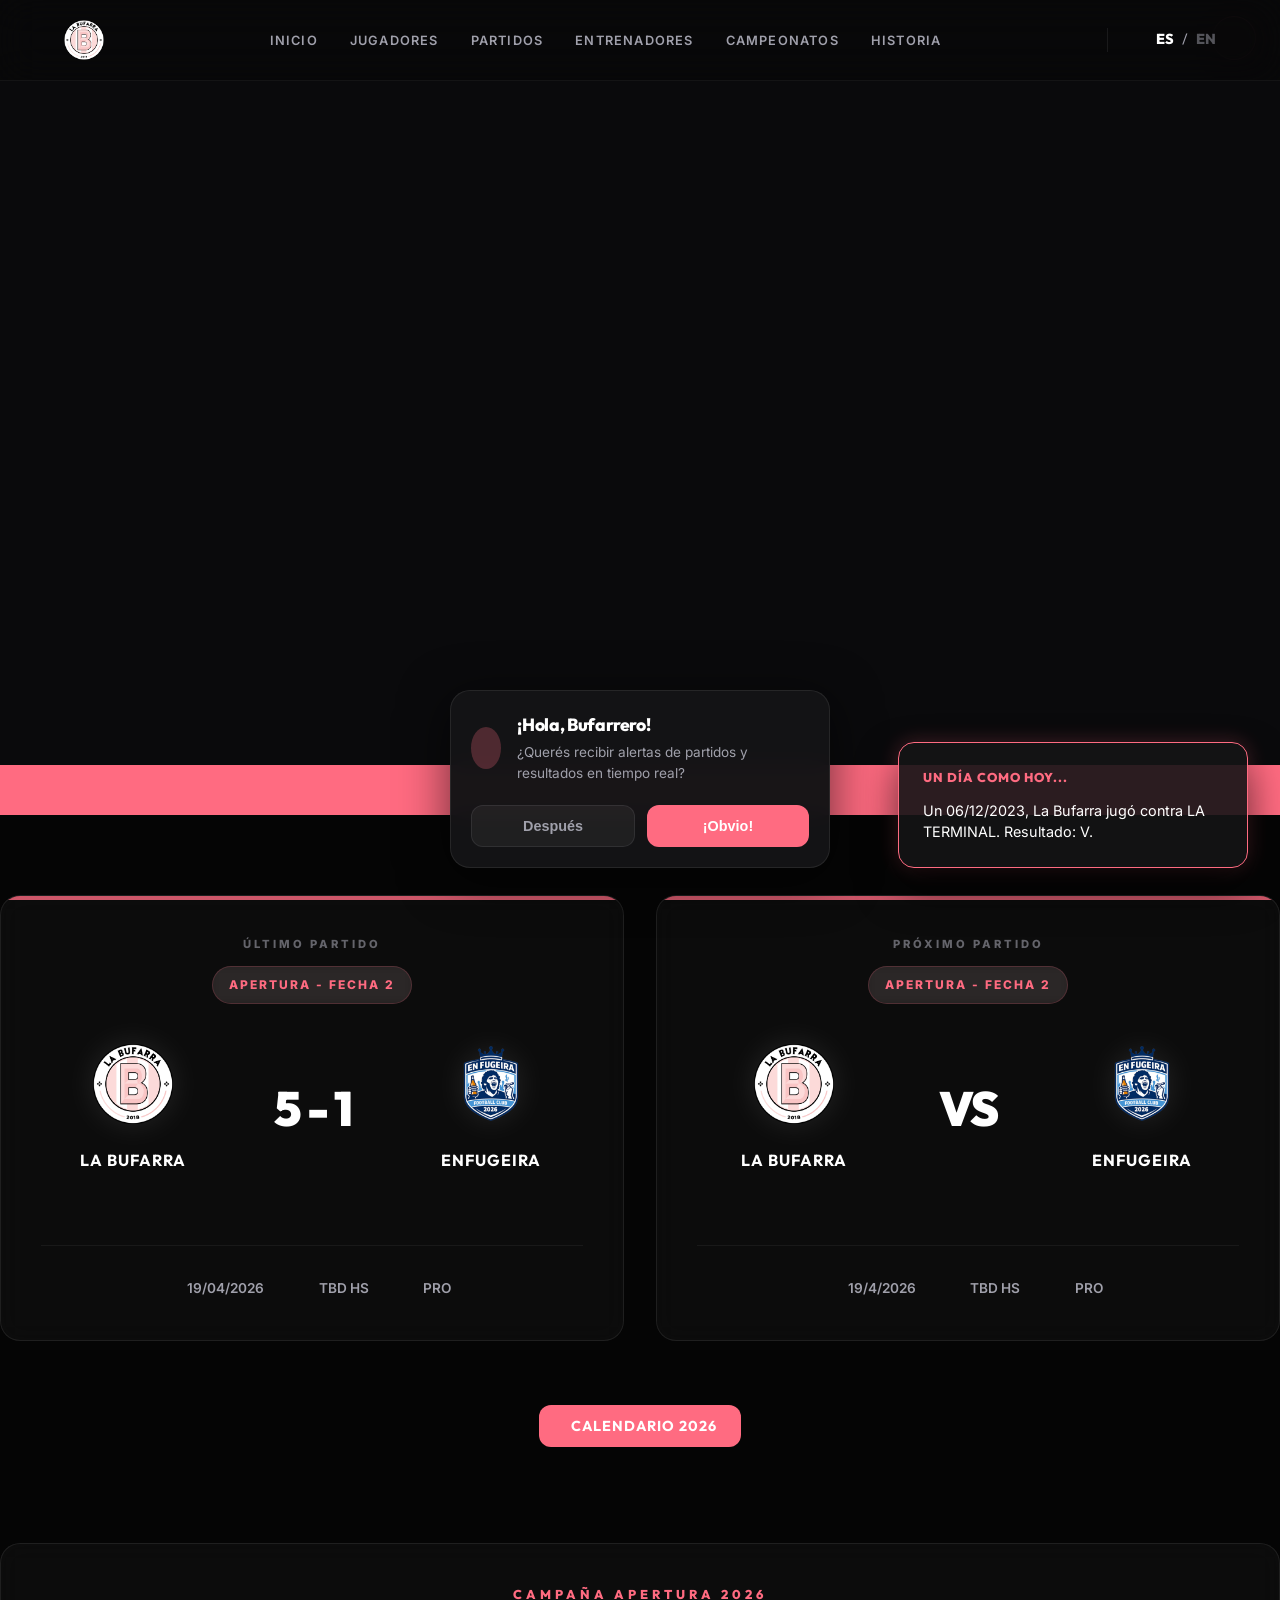
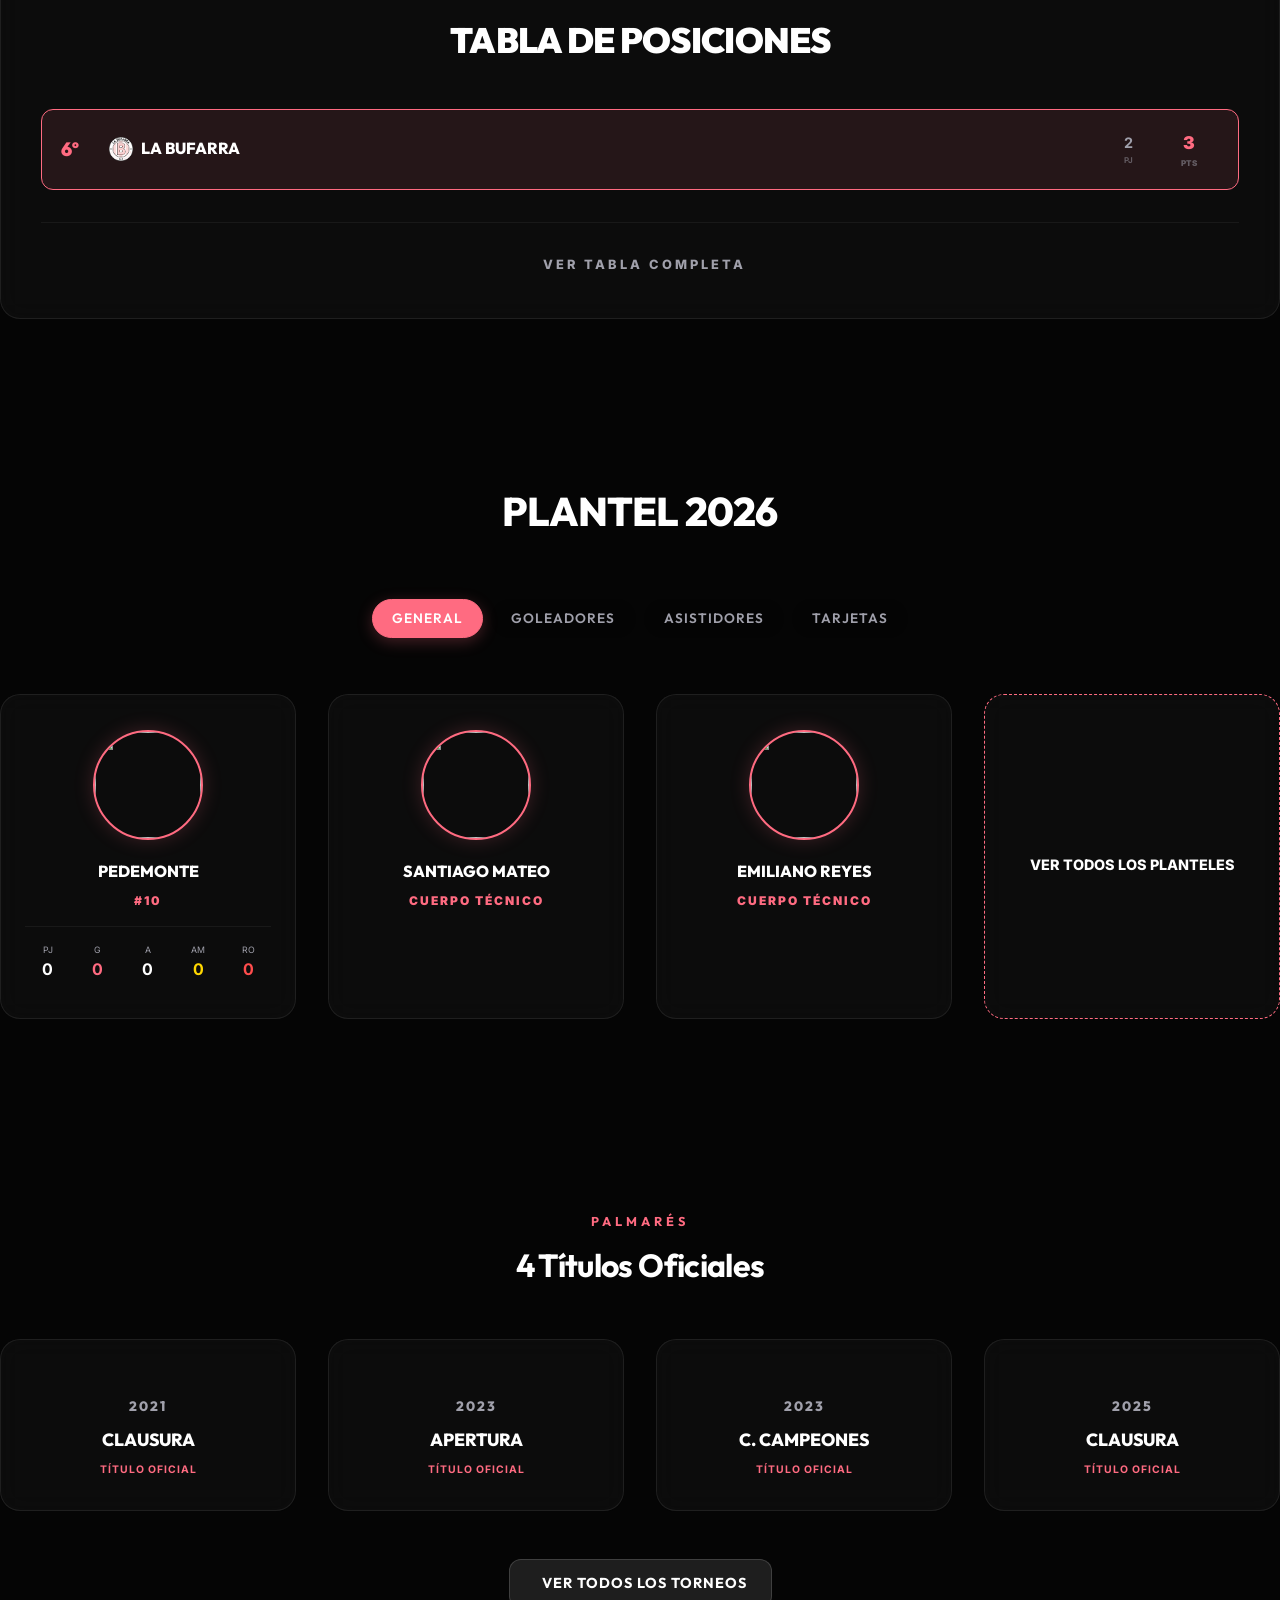
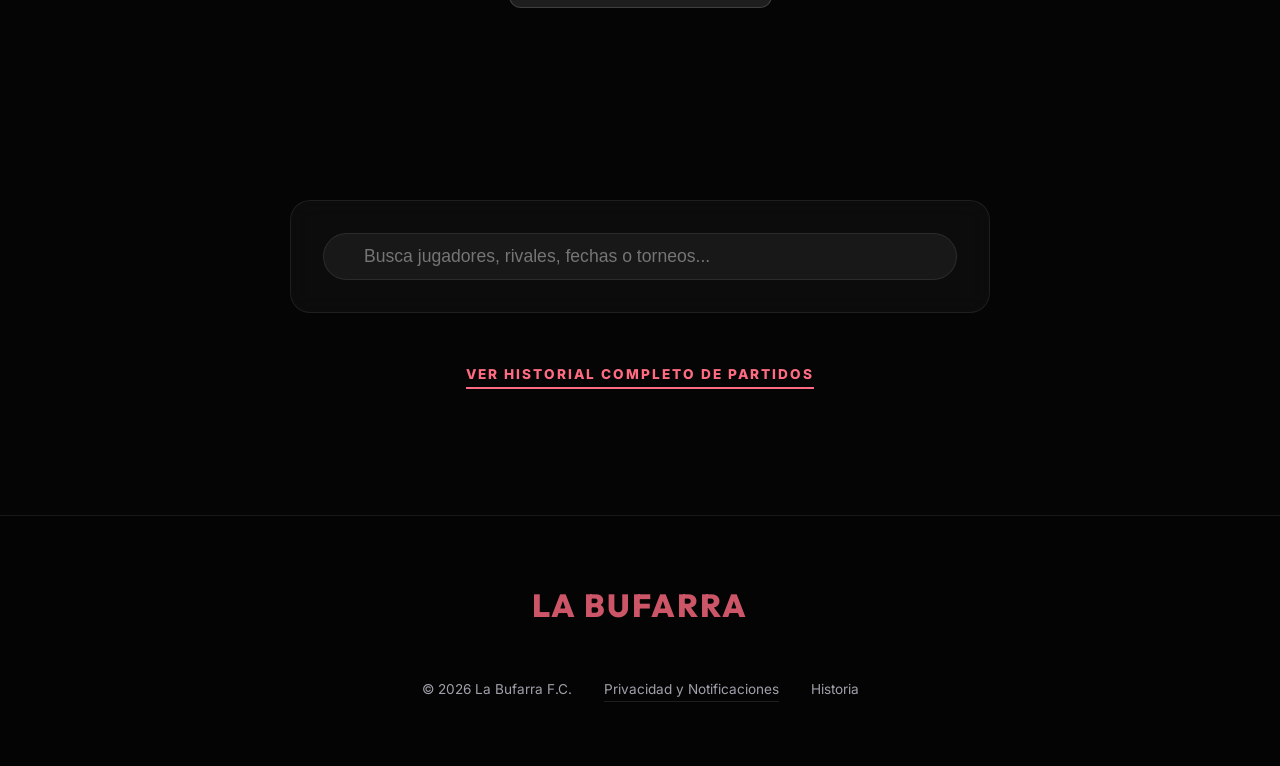
==== index.html @ 978a2157 "prueba final" ====
<!DOCTYPE html>
<html lang="es">
<head>
    <meta charset="UTF-8">
    <meta name="viewport" content="width=device-width, initial-scale=1.0">
    <title>La Bufarra | Oficial</title>
    <script src="https://cdn.onesignal.com/sdks/web/v16/OneSignal.js" async=""></script>
    
    <meta http-equiv="Cache-Control" content="no-cache, no-store, must-revalidate">
    <meta http-equiv="Pragma" content="no-cache">
    <meta http-equiv="Expires" content="0">
    
    <link rel="preconnect" href="https://fonts.googleapis.com">
    <link rel="preconnect" href="https://fonts.gstatic.com" crossorigin>
    <link href="https://fonts.googleapis.com/css2?family=Inter:wght@400;500;600&family=Outfit:wght@400;700;800&display=swap" rel="stylesheet">
    <link rel="manifest" href="manifest.json">
    
    <script src="https://unpkg.com/@phosphor-icons/web"></script>
    <link rel="stylesheet" href="css/styles.css?v=8.0">
    <link rel="icon" type="image/png" href="img/logo/ESCUDO_BUFARRA.png">
</head>
<body class="page-index">

    <!-- Efemérides Alert -->
    <div id="efemerideAlert" class="efemeride-alert">
        <button class="efemeride-close" onclick="closeEfemeride()"><i class="ph-bold ph-x"></i></button>
        <div class="efemeride-header">Un día como hoy...</div>
        <div id="efemerideText" class="efemeride-content">Cargando efemérides...</div>
    </div>

    <!-- Header Navigation -->
    <header id="mainHeader">
        <div class="nav-container">
            <div class="nav-left">
                <a href="index.html" class="logo">
                    <img src="img/logo/ESCUDO_BUFARRA.png" alt="Escudo" style="height: 40px; width: auto;" onerror="this.style.display='none';">
                </a>
            </div>
            <div class="nav-center">
                <ul class="nav-links">
                    <li><a href="index.html" class="active">Inicio</a></li>
                    <li><a href="jugadores.html">Jugadores</a></li>
                    <li><a href="partidos.html">Partidos</a></li>
                    <li><a href="entrenadores.html">Entrenadores</a></li>
                    <li><a href="campeonatos.html">Campeonatos</a></li>
                    <li><a href="historia.html">Historia</a></li>
                </ul>
            </div>
            <div class="nav-right">
                <div class="nav-actions">
                    <a href="https://instagram.com/labufarra" target="_blank" style="color: var(--accent-primary); display:flex; align-items:center;">
                        <i class="ph-bold ph-instagram-logo" style="font-size: 1.4rem;"></i>
                    </a>
                    <div style="display:flex; gap:0.5rem; align-items:center; font-family: var(--font-display); font-size: 0.9rem;">
                        <span style="font-weight:800; color:var(--text-main);">ES</span>
                        <span style="color:var(--text-muted);">/</span>
                        <span style="font-weight:800; color:var(--text-muted); opacity:0.5;">EN</span>
                    </div>
                    <div class="nav-toggle" id="mobileMenuBtn">
                        <i class="ph-bold ph-list"></i>
                    </div>
                </div>
            </div>
        </div>
    </header>

    <!-- Hero Carousel Section -->
    <section id="inicio" class="hero">
        <div class="hero-slider" id="heroSlider">
            <!-- Slide 2026 (Priority) -->
            <div class="hero-slide active" id="slide-2026">
                <picture>
                    <source srcset="img/banners/mobile/banner2026.jpg" media="(max-width: 768px)">
                    <img src="img/banners/desktop/banner2026.jpg" alt="Banner 2026" onerror="this.parentElement.parentElement.style.display='none'">
                </picture>
            </div>
            <!-- Slide 24-25 -->
            <div class="hero-slide" id="slide-24-25">
                <picture>
                    <source srcset="img/banners/mobile/banner24-25.jpg" media="(max-width: 768px)">
                    <img src="img/banners/desktop/banner24-25.jpg" alt="Banner 24-25" onerror="this.parentElement.parentElement.style.display='none'">
                </picture>
            </div>
            <!-- Slide 22-23 -->
            <div class="hero-slide" id="slide-22-23">
                <picture>
                    <source srcset="img/banners/mobile/banner22-23.jpg" media="(max-width: 768px)">
                    <img src="img/banners/desktop/banner22-23.jpg" alt="Banner 22-23" onerror="this.parentElement.parentElement.style.display='none'">
                </picture>
            </div>
            <!-- Slide 2021 -->
            <div class="hero-slide" id="slide-2021">
                <picture>
                    <source srcset="img/banners/mobile/banner2021.jpg" media="(max-width: 768px)">
                    <img src="img/banners/desktop/banner2021.jpg" alt="Banner 2021" onerror="this.parentElement.parentElement.style.display='none'">
                </picture>
            </div>
        </div>
    </section>

    <!-- Marquee -->
    <div class="marquee-container">
        <div class="marquee-text">
            CAMPEÓN CLAUSURA 2021 &nbsp;&nbsp;•&nbsp;&nbsp; CAMPEÓN APERTURA 2023 &nbsp;&nbsp;•&nbsp;&nbsp; CAMPEÓN DE CAMPEONES 2023 &nbsp;&nbsp;•&nbsp;&nbsp; CAMPEÓN CLAUSURA 2025
        </div>
    </div>

    <!-- Actualidad Section (Unified Cards) -->
    <section id="actualidad" class="container" style="padding: 2rem 0;">
        <div class="dashboard-grid">
            <div class="match-wrapper" id="homeLatestMatches">
                <!-- Identical Card Style Filled by JS -->
            </div>
            <div class="match-wrapper" id="nextMatchCard">
                <!-- Identical Card Style Filled by JS -->
            </div>
        </div>
        
        <div style="display:flex; justify-content:center; margin-top: 3rem;">
            <button class="btn btn-primary" onclick="openFixtureModal()">
                <i class="ph-bold ph-calendar-check"></i> CALENDARIO 2026
            </button>
        </div>
    </section>

    <!-- Campaña Actual (League Table Snippet) -->
    <section id="campana" class="container" style="padding: 4rem 0;">
        <div id="leagueTableContainer">
            <!-- Filled dynamically by db.js -->
        </div>
    </section>

    <!-- Plantel Section -->
    <section id="plantel" class="container" style="padding: 6rem 0;">
        <h2 class="section-title" style="margin-bottom: 3.5rem; text-align: center; font-family: var(--font-display); font-weight: 800; font-size: 2.5rem; color: #fff;">PLANTEL 2026</h2>

        <!-- Filter Pills -->
        <div style="display:flex; justify-content:center; gap:0.5rem; margin-bottom: 3.5rem; flex-wrap: wrap;">
            <button class="filter-btn active" data-stat="general" onclick="filterPlantel('general', this)">General</button>
            <button class="filter-btn" data-stat="goles" onclick="filterPlantel('goles', this)">Goleadores</button>
            <button class="filter-btn" data-stat="asistencias" onclick="filterPlantel('asistencias', this)">Asistidores</button>
            <button class="filter-btn" data-stat="tarjetas" onclick="filterPlantel('tarjetas', this)">Tarjetas</button>
        </div>

        <div id="playersGrid" class="players-grid">
            <!-- Filled by JS (Alphabetical + Staff last + View All) -->
        </div>
    </section>

    <!-- Plantel Section -->

    <!-- Logros Section -->
    <section id="logros" class="container" style="padding: 6rem 0; margin-bottom: 2rem;">
        <h2 class="section-title"><span>Palmarés</span>4 Títulos Oficiales</h2>
        <div class="titulos-container" id="trophiesContainer">
            <!-- Filled by JS -->
        </div>
        <div style="display:flex; justify-content:center; margin-top: 3rem;">
            <a href="campeonatos.html" class="btn btn-secondary">
                <i class="ph-bold ph-trophy"></i> VER TODOS LOS TORNEOS
            </a>
        </div>
    </section>

    <!-- Global Search Section -->
    <section id="busqueda" class="container" style="padding: 4rem 0; margin-bottom: 4rem; position: relative; z-index: 100;">
        <div class="glass-panel" style="max-width: 700px; margin: 0 auto; padding: 2rem; position: relative;">
            <div class="search-container" style="background: rgba(255,255,255,0.05); padding: 0.75rem 1.5rem; border-radius: 50px; border: 1px solid var(--border-light); width: 100%;">
                <i class="ph-bold ph-magnifying-glass" style="color: var(--accent-primary); font-size: 1.5rem; margin-right: 1rem;"></i>
                <input type="text" id="globalSearchInput" placeholder="Busca jugadores, rivales, fechas o torneos..." style="background: none; border: none; color: #fff; width: 100%; font-size: 1.1rem; outline: none;" oninput="handleSearchInput(this, 'clearBtnGlobal')">
                <button id="clearBtnGlobal" class="clear-search-btn" onclick="clearSearch('globalSearchInput', 'clearBtnGlobal')">
                    <i class="ph-bold ph-x"></i>
                </button>
            </div>
            <!-- Search Results Dropdown -->
            <div id="searchResultsDropdown" class="glass-panel" style="display: none; position: absolute; top: 110%; left: 0; right: 0; z-index: 9999; max-height: 450px; overflow-y: auto; padding: 1rem; margin-top: 10px; box-shadow: 0 20px 60px rgba(0,0,0,0.8); border: 1px solid var(--border-light);">
                <!-- Sugerencias dinámicas aparecerán aquí -->
            </div>
        </div>
        <div style="text-align: center; margin-top: 3rem;">
            <a href="partidos.html" style="color: var(--accent-primary); font-size: 0.85rem; text-transform: uppercase; letter-spacing: 2px; font-weight: 800; text-decoration: none; border-bottom: 2px solid var(--accent-primary); padding-bottom: 5px;">
                <i class="ph-bold ph-clock-counter-clockwise"></i> Ver historial completo de partidos
            </a>
        </div>
    </section>

    <footer style="padding: 4rem 2rem; border-top: 1px solid var(--border-light); background: rgba(0,0,0,0.2);">
        <div class="container" style="display: flex; flex-direction: column; align-items: center; gap: 2rem;">
            <div class="footer-logo" style="opacity: 0.8; letter-spacing: 2px;">LA BUFARRA</div>
            
            <div style="display: flex; gap: 2rem; flex-wrap: wrap; justify-content: center; font-size: 0.85rem; color: var(--text-muted);">
                <span>&copy; 2026 La Bufarra F.C.</span>
                <a href="#" onclick="showPrivacyInfo()" style="color: var(--text-muted); text-decoration: none; border-bottom: 1px solid rgba(255,255,255,0.1);">Privacidad y Notificaciones</a>
                <a href="historia.html" style="color: var(--text-muted); text-decoration: none;">Historia</a>
            </div>
        </div>
    </footer>

    <!-- Privacy Info Modal -->
    <div id="privacyModal" class="modal-overlay" onclick="closePrivacyModal(event)" style="display: none; position: fixed; top: 0; left: 0; right: 0; bottom: 0; background: rgba(0,0,0,0.9); z-index: 9999; backdrop-filter: blur(10px); align-items: center; justify-content: center; padding: 1.5rem;">
        <div class="glass-panel" onclick="event.stopPropagation()" style="width: 100%; max-width: 450px; padding: 2.5rem; border-radius: 20px; position: relative;">
            <button onclick="closePrivacyModal()" class="btn btn-icon btn-secondary" style="position: absolute; top: 1.5rem; right: 1.5rem; width: 40px; height: 40px; border-radius: 50%; display: flex; align-items: center; justify-content: center; background: rgba(255,255,255,0.05);">
                <i class="ph-bold ph-x"></i>
            </button>

            <div style="text-align: center; margin-bottom: 2rem;">
                <div style="width: 50px; height: 50px; background: var(--bg-card-hover); border-radius: 14px; display: flex; align-items: center; justify-content: center; margin: 0 auto 1.5rem; color: var(--accent-primary);">
                    <i class="ph-bold ph-shield-check" style="font-size: 2rem;"></i>
                </div>
                <h3 style="font-family: var(--font-display); font-size: 1.5rem; margin-bottom: 0.5rem;">Tu Privacidad</h3>
                <p style="color: var(--text-muted); font-size: 0.9rem; line-height: 1.6;">No recolectamos datos personales. Las notificaciones son anónimas y podés desactivarlas cuando quieras.</p>
            </div>

            <div style="display: flex; flex-direction: column; gap: 1rem;">
                <button class="btn btn-primary" style="width: 100%; padding: 1rem; background: var(--bg-card); color: #fff; border: 1px solid var(--border-light); border-radius: 12px" onclick="closePrivacyModal()">
                    Entendido
                </button>
                <button id="unsubscribeBtn" class="btn" style="width: 100%; padding: 0.75rem; color: #ff6b6b; font-weight: 700; font-size: 0.85rem; text-decoration: underline;" onclick="disableNotifications()">
                    Desactivar mis notificaciones
                </button>
            </div>
        </div>
    </div>

    <!-- Fixture Modal -->
    <div id="fixtureModal" class="modal-overlay" onclick="closeFixtureModal(event)" style="display: none; position: fixed; top: 0; left: 0; right: 0; bottom: 0; background: rgba(0,0,0,0.8); z-index: 9999; backdrop-filter: blur(5px); align-items: center; justify-content: center; padding: 1rem;">
        <div class="glass-panel" onclick="event.stopPropagation()" style="width: 100%; max-width: 500px; max-height: 80vh; display: flex; flex-direction: column; padding: 2rem; border-radius: 16px; position: relative;">
            <div style="display: flex; align-items: flex-start; justify-content: space-between; margin-bottom: 2rem; position: relative;">
                <h2 class="section-title" style="margin: 0; text-align: left; align-items: flex-start; padding-right: 80px;"><span>Fixture</span>Apertura 2026</h2>
                
                <div style="position: absolute; top: -0.5rem; right: 0; display: flex; gap: 0.75rem; align-items: center;">
                    <button id="notiBell" class="btn-icon" style="background: rgba(255,107,129,0.1); border: 1px solid var(--accent-primary); color: var(--accent-primary); padding: 0.75rem; border-radius: 50%; width: 42px; height: 42px; display: flex; align-items: center; justify-content: center; cursor: pointer; transition: all 0.3s ease;" title="Activar notificaciones de partidos">
                        <i class="ph-bold ph-bell"></i>
                    </button>
                    <button onclick="closeFixtureModal()" class="btn btn-icon btn-secondary" style="width: 42px; height: 42px; border-radius: 50%; display: flex; align-items: center; justify-content: center; background: rgba(255,255,255,0.05); border: 1px solid rgba(255,255,255,0.1);">
                        <i class="ph-bold ph-x"></i>
                    </button>
                </div>
            </div>
            <div id="notiStatus" style="font-size: 0.6rem; color: var(--accent-primary); text-transform: uppercase; letter-spacing: 1.5px; margin-top: -1.5rem; margin-bottom: 1.5rem; text-align: right; display: none; font-weight: 800;">Notificaciones activas</div>
            
            <div id="fixtureListContainer" class="no-scrollbar" style="overflow-y: auto; display: flex; flex-direction: column; gap: 1rem; padding-right: 0.5rem;">
                <div style="text-align: center; color: var(--text-muted); padding: 2rem;">Cargando fixture...</div>
            </div>
        </div>
    </div>

    <!-- Rival Modal -->
    <div id="rivalModal" class="modal-overlay" onclick="closeRivalModal(event)" style="display: none; position: fixed; top: 0; left: 0; right: 0; bottom: 0; background: rgba(0,0,0,0.8); z-index: 9999; backdrop-filter: blur(5px); align-items: center; justify-content: center; padding: 1rem;">
        <div class="glass-panel" onclick="event.stopPropagation()" style="width: 100%; max-width: 500px; max-height: 80vh; display: flex; flex-direction: column; padding: 2.5rem; border-radius: 16px; position: relative;">
            <button onclick="closeRivalModal()" class="btn btn-icon btn-secondary" style="position: absolute; top: 1.5rem; right: 1.5rem; width: 42px; height: 42px; border-radius: 50%; display: flex; align-items: center; justify-content: center; background: rgba(255,255,255,0.05); border: 1px solid rgba(255,255,255,0.1);">
                <i class="ph-bold ph-x"></i>
            </button>

            <div id="rivalHeader" style="text-align: center; margin-bottom: 2rem;">
                <!-- Filled by JS -->
            </div>
            
            <div id="rivalMatchesContainer" class="no-scrollbar" style="overflow-y: auto; display: flex; flex-direction: column; gap: 1rem; padding-right: 0.5rem;">
                <div style="text-align: center; color: var(--text-muted); padding: 2rem;">Cargando historial...</div>
            </div>
        </div>
    </div>

    <!-- App Logic -->
    <!-- Notificaciones PWA -->
    <button id="mainNotiBell" class="noti-float-btn active" title="Activar Notificaciones">
        <i class="ph-bold ph-bell"></i>
    </button>

    <div id="welcomeAlert" class="welcome-alert">
        <div class="welcome-alert-header">
            <div class="welcome-alert-icon">
                <i class="ph-bold ph-megaphone"></i>
            </div>
            <div class="welcome-alert-content">
                <h4>¡Hola, Bufarrero!</h4>
                <p>¿Querés recibir alertas de partidos y resultados en tiempo real?</p>
            </div>
        </div>
        <div class="welcome-alert-actions">
            <button class="btn-alert-no" onclick="closeWelcomeAlert()">Después</button>
            <button class="btn-alert-ok" onclick="enableNotifications()">¡Obvio!</button>
        </div>
    </div>

    <!-- Scripts de Datos y Lógica -->
    <script src="js/db.js?v=8.1"></script>
    <script>
        // Smooth scroll for nav links
        document.querySelectorAll('a[href^="#"]').forEach(anchor => {
            anchor.addEventListener('click', function (e) {
                e.preventDefault();
                document.querySelector(this.getAttribute('href')).scrollIntoView({
                    behavior: 'smooth'
                });
            });
        });


        // Efemeride Close
        function closeEfemeride() {
            document.getElementById('efemerideAlert').classList.remove('show');
        }

        // --- LÓGICA DE NOTIFICACIONES ---
        window.addEventListener('DOMContentLoaded', () => {
            // FORZAR ALERTA PARA PRUEBAS
            localStorage.removeItem('bufarra_noti_dismissed');
            
            setTimeout(() => {
                const alert = document.getElementById('welcomeAlert');
                if (alert) alert.classList.add('show');
            }, 2500);
        });

        function closeWelcomeAlert() {
            document.getElementById('welcomeAlert').classList.remove('show');
            localStorage.setItem('bufarra_noti_dismissed', 'true');
        }

        async function enableNotifications() {
            console.log("OneSignal: Solicitando permiso...");
            closeWelcomeAlert();
            
            OneSignal.push(async function() {
                try {
                    const result = await OneSignal.Notifications.requestPermission();
                    console.log("OneSignal result:", result);
                    if (OneSignal.Notifications.permission) {
                        document.getElementById('mainNotiBell').classList.remove('active');
                        toast('¡Notificaciones activadas!', 'success');
                    }
                } catch (err) {
                    console.error("OneSignal Error:", err);
                    toast('No se pudieron activar las notificaciones', 'error');
                }
            });
        }

        // Click en la campanita flotante
        document.getElementById('mainNotiBell').addEventListener('click', () => {
            enableNotifications();
        });

        function toast(msg, type = 'success') {
            const t = document.createElement('div');
            t.className = `toast ${type}`;
            t.innerHTML = `<i class="ph-bold ${type === 'success' ? 'ph-check-circle' : 'ph-warning-circle'}"></i> ${msg}`;
            document.body.appendChild(t);
            setTimeout(() => t.classList.add('show'), 100);
            setTimeout(() => {
                t.classList.remove('show');
                setTimeout(() => t.remove(), 500);
            }, 3000);
        }

        // --- LÓGICA DE PRIVACIDAD ---
        function showPrivacyInfo() {
            document.getElementById('privacyModal').style.display = 'flex';
        }

        function closePrivacyModal(e) {
            if (!e || e.target.classList.contains('modal-overlay') || e.target.closest('.btn-icon')) {
                document.getElementById('privacyModal').style.display = 'none';
            }
        }

        async function disableNotifications() {
            if (confirm('¿Seguro que querés dejar de recibir notificaciones de La Bufarra?')) {
                localStorage.setItem('bufarra_noti_dismissed', 'true');
                
                // Si hay una suscripción activa, la cancelamos en el SW
                if ('serviceWorker' in navigator) {
                    const registration = await navigator.serviceWorker.ready;
                    const subscription = await registration.pushManager.getSubscription();
                    if (subscription) {
                        await subscription.unsubscribe();
                        console.log('Suscripción cancelada.');
                    }
                }
                
                closePrivacyModal();
                toast('Notificaciones desactivadas', 'error');
                // Volvemos a mostrar el pulso de la campanita por si quiere volver
                document.getElementById('mainNotiBell').classList.add('active');
            }
        }
    </script>
    <script src="js/navigation.js"></script>
</body>
</html>
---- css/styles.css ----
:root {
  --bg-deep: #050505;
  --bg-main: #0a0a0c; 
  --bg-card: rgba(255, 255, 255, 0.03); 
  --bg-card-hover: rgba(255, 255, 255, 0.06);
  --text-main: #ffffff; 
  --text-muted: #a0a0ab; 
  --accent-primary: #ff6b81; 
  --accent-glow: rgba(255, 107, 129, 0.25);
  --border-light: rgba(255, 255, 255, 0.08);
  --border-accent: rgba(255, 107, 129, 0.2);
  
  --font-main: 'Inter', -apple-system, sans-serif;
  --font-display: 'Outfit', sans-serif;
  --transition: all 0.4s cubic-bezier(0.16, 1, 0.3, 1);
}

/* Light Theme for Internal Pages */
body.white-base {
  --bg-deep: #ffffff;
  --bg-main: #f8f9fa;
  --bg-card: rgba(0, 0, 0, 0.03);
  --bg-card-hover: rgba(0, 0, 0, 0.06);
  --text-main: #1a1a1a;
  --text-muted: #6c757d;
  --border-light: rgba(0, 0, 0, 0.08);
}

button {
  border: none;
  outline: none;
  background: none;
  padding: 0;
  cursor: pointer;
}

* {
  margin: 0;
  padding: 0;
  box-sizing: border-box;
}

html, body {
  overflow-x: hidden;
  width: 100%;
}

body {
  background-color: var(--bg-deep);
  color: var(--text-main);
  font-family: var(--font-main);
  line-height: 1.6;
  -webkit-font-smoothing: antialiased;
  min-height: 100vh;
  scroll-behavior: smooth;
}

/* Glassmorphism Utilities */
.glass-panel {
  background: var(--bg-card);
  backdrop-filter: blur(16px);
  -webkit-backdrop-filter: blur(16px);
  border: 1px solid var(--border-light);
  border-radius: 20px;
  transition: var(--transition);
}

.glass-panel:hover {
  background: var(--bg-card-hover);
  border-color: rgba(255, 255, 255, 0.12);
}

.search-box {
  display: flex;
  align-items: center;
  gap: 0.75rem;
  background: rgba(0, 0, 0, 0.03);
  border: 1px solid rgba(0, 0, 0, 0.1);
  padding: 0.75rem 1rem;
  border-radius: 12px;
  width: 100%;
  max-width: 400px;
}

.search-box input {
  flex: 1;
  background: transparent;
  border: none;
  font-family: var(--font-main);
  font-size: 1rem;
  color: var(--text-main);
  outline: none;
  width: 100%;
}
.search-box input::placeholder {
  color: var(--text-muted);
}

h1, h2, h3, h4, h5 {
  font-family: var(--font-display);
  font-weight: 700;
  letter-spacing: -0.02em;
}

a {
  color: inherit;
  text-decoration: none;
  transition: all 0.3s cubic-bezier(0.4, 0, 0.2, 1);
}

/* Glassmorphism Utilities */
.glass-panel {
  background: var(--bg-card);
  backdrop-filter: blur(12px);
  -webkit-backdrop-filter: blur(12px);
  border: 1px solid var(--border-light);
  border-radius: 20px;
}

/* Header & Nav */
header {
  position: fixed;
  top: 0;
  left: 0;
  width: 100%;
  padding: 1.25rem 0;
  z-index: 2000;
  background: rgba(5, 5, 5, 0.4);
  backdrop-filter: blur(20px);
  -webkit-backdrop-filter: blur(20px);
  border-bottom: 1px solid rgba(255, 255, 255, 0.05);
  transition: var(--transition);
}

/* Clear Search Button */
.search-container {
    position: relative;
    display: flex;
    align-items: center;
}

.clear-search-btn {
    position: absolute;
    right: 1.25rem;
    color: var(--text-muted);
    cursor: pointer;
    display: none; /* Hide when empty */
    font-size: 1.2rem;
    transition: all 0.3s ease;
    z-index: 5;
    background: none;
    border: none;
    padding: 0.5rem;
}

.clear-search-btn:hover {
    color: var(--accent-primary);
    transform: scale(1.1);
}

/* Scroll Invisible Utility */
.no-scrollbar::-webkit-scrollbar {
    display: none;
}
.no-scrollbar {
    -ms-overflow-style: none;
    scrollbar-width: none;
}

header.scrolled {
  padding: 0.75rem 0;
  background: rgba(5, 5, 5, 0.85);
}

.nav-container {
  max-width: 1400px;
  margin: 0 auto;
  padding: 0 5%;
  display: flex;
  justify-content: space-between;
  align-items: center;
  height: 100%;
}

.logo {
  font-family: var(--font-display);
  font-size: 1.5rem;
  font-weight: 800;
  color: var(--accent-primary);
  letter-spacing: 2px;
  display: flex;
  align-items: center;
  gap: 0.5rem;
  text-shadow: 0 0 20px var(--accent-glow);
}

.nav-wrapper {
  display: flex;
  align-items: center;
  gap: 3rem;
}

.nav-center {
  display: flex;
  justify-content: center;
}

.nav-right {
  display: flex;
  justify-content: flex-end;
  align-items: center;
}

.nav-links {
  display: flex;
  gap: 2rem;
  list-style: none;
}

.nav-links a {
  font-size: 0.8rem;
  font-weight: 600;
  text-transform: uppercase;
  letter-spacing: 1.2px;
  color: var(--text-muted);
  position: relative;
  padding: 5px 0;
  transition: color 0.3s ease;
}

.nav-actions {
  display: flex;
  align-items: center;
  gap: 1.5rem;
  padding-left: 1.5rem;
  border-left: 1px solid var(--border-light);
}

/* Mobile Toggle */
.nav-toggle {
    display: none;
    font-size: 2rem;
    color: var(--text-main);
    cursor: pointer;
    z-index: 2001;
    transition: var(--transition);
}

.nav-toggle:hover {
    color: var(--accent-primary);
}

@media (max-width: 1024px) {
    .nav-center {
        position: fixed;
        top: 0;
        right: -100%;
        width: 80%;
        max-width: 350px;
        height: 100vh;
        background: rgba(10, 10, 12, 0.98);
        backdrop-filter: blur(20px);
        -webkit-backdrop-filter: blur(20px);
        z-index: 1500;
        display: flex;
        flex-direction: column;
        justify-content: center;
        align-items: center;
        padding: 4rem 2rem;
        transition: right 0.5s cubic-bezier(0.16, 1, 0.3, 1);
        border-left: 1px solid var(--border-light);
    }

    header.nav-active .nav-center {
        right: 0;
        box-shadow: -20px 0 50px rgba(0,0,0,0.8);
    }

    .nav-links {
        flex-direction: column;
        gap: 2.5rem;
        width: 100%;
        align-items: center;
    }

    .nav-links a {
        font-size: 1.2rem;
        letter-spacing: 2px;
    }

    .nav-toggle {
        display: block;
    }

    .nav-actions {
        border-left: none;
        padding-left: 0;
    }
}

@media (max-width: 480px) {
    .nav-actions span {
        display: none; /* Ocultar ES/EN en móviles muy chicos para ganar espacio */
    }
    .nav-actions {
        gap: 0.75rem;
    }
}

.nav-links a:hover, .nav-links a.active {
  color: var(--accent-primary);
}

.nav-links a::after {
  content: '';
  position: absolute;
  bottom: 0;
  left: 0;
  width: 0%;
  height: 2px;
  background-color: var(--accent-primary);
  transition: width 0.3s ease;
  border-radius: 2px;
}

.nav-links a:hover::after, .nav-links a.active::after {
  width: 100%;
}

/* Base Layout */
.container {
  max-width: 1400px;
  margin: 0 auto;
  padding: 0 5%;
}

/* Hero Section */
.hero {
  padding-top: 8rem;
  padding-bottom: 6rem;
  display: flex;
  flex-direction: column;
  align-items: center;
  text-align: center;
  position: relative;
  background-color: var(--bg-main);
  min-height: 85vh;
  z-index: 1;
}

/* Secondary Pages Hero */
.page-hero {
  padding: 8rem 5% 4rem;
  display: flex;
  flex-direction: column;
  align-items: center;
  justify-content: center;
  text-align: center;
  position: relative;
  min-height: 40vh;
  margin-bottom: 3rem;
  background: linear-gradient(180deg, rgba(26,26,46,0.95) 0%, rgba(26,26,46,0.7) 50%, rgba(255,255,255,1) 100%);
  border-bottom: 1px solid var(--border-light);
}

.page-hero h1 {
  font-family: var(--font-display);
  font-size: clamp(2.5rem, 6vw, 4rem);
  font-weight: 800;
  text-transform: uppercase;
  color: #ffffff; /* Fallback color */
  line-height: 1.1;
  margin-bottom: 1rem;
  background: linear-gradient(135deg, #FFF 0%, var(--accent-primary) 100%);
  -webkit-background-clip: text;
  background-clip: text;
  -webkit-text-fill-color: transparent;
  filter: drop-shadow(0 0 20px rgba(255,255,255,0.05));
}

.page-hero p {
  font-size: 1.2rem;
  color: rgba(255,255,255,0.7);
  max-width: 600px;
  margin: 0 auto;
}

/* Marquee Animado */
.marquee-container {
  width: 100%;
  overflow: hidden;
  background: #ff6b81; /* Color rosado */
  padding: 0.75rem 0;
  white-space: nowrap;
  position: relative;
  margin-bottom: 3rem;
  display: block;
}

.marquee-text {
  display: inline-block;
  animation: marquee 15s linear infinite;
  font-family: var(--font-display);
  font-weight: 800;
  color: #ffffff; /* Texto blanco */
  text-transform: uppercase;
  letter-spacing: 2.5px;
  font-size: 0.95rem;
  padding-left: 100%; /* Empieza desde afuera de la pantalla derecha */
}

@keyframes marquee {
  0% { transform: translate(0, 0); }
  100% { transform: translate(-100%, 0); }
}

/* Glowing text effect */
.hero h1 {
  font-size: clamp(3rem, 8vw, 6rem);
  line-height: 1.1;
  margin-bottom: 1.5rem;
  background: linear-gradient(135deg, #FFF 0%, var(--text-muted) 100%);
  -webkit-background-clip: text;
  background-clip: text;
  -webkit-text-fill-color: transparent;
  filter: drop-shadow(0 0 30px rgba(255,255,255,0.05));
}

.hero p {
  font-size: 1.25rem;
  color: var(--text-muted);
  max-width: 600px;
  margin-bottom: 4rem;
}

/* Palmarés (4 Títulos) */
.titulos-container {
  display: flex;
  gap: 2rem;
  justify-content: center;
  flex-wrap: wrap;
  width: 100%;
  margin-top: 2rem;
}

.titulo-card {
  flex: 1;
  min-width: 220px;
  max-width: 280px;
  padding: 2.5rem 1.5rem;
  display: flex;
  flex-direction: column;
  align-items: center;
  gap: 1rem;
  transition: all 0.4s cubic-bezier(0.175, 0.885, 0.32, 1.275);
  cursor: pointer;
  position: relative;
  overflow: hidden;
}

.titulo-card::before {
  content: '';
  position: absolute;
  top: 0; left: 0; right: 0; bottom: 0;
  background: linear-gradient(180deg, rgba(252,218,217,0.05) 0%, transparent 100%);
  opacity: 0;
  transition: opacity 0.3s ease;
}

.titulo-card:hover {
  transform: translateY(-10px);
  border-color: var(--border-accent);
  box-shadow: 0 20px 40px rgba(0,0,0,0.4), 0 0 20px var(--accent-glow);
}

.titulo-card:hover::before {
  opacity: 1;
}

.titulo-icon {
  font-size: 3.5rem;
  filter: drop-shadow(0 0 10px var(--accent-glow));
  transition: transform 0.3s ease;
}

.titulo-card:hover .titulo-icon {
  transform: scale(1.1);
}

.titulo-name {
  font-family: var(--font-display);
  font-weight: 700;
  font-size: 1.1rem;
  color: var(--accent-primary);
  text-transform: uppercase;
  letter-spacing: 1px;
}

/* Main Content Grid */
.dashboard-grid {
  display: grid;
  grid-template-columns: 1fr 1fr;
  gap: 2rem;
  margin-bottom: 4rem;
}

@media (max-width: 968px) {
  .dashboard-grid {
    grid-template-columns: 1fr;
  }
}

/* Section Headers */
.section-header {
  display: flex;
  justify-content: space-between;
  align-items: center;
  margin-bottom: 2rem;
}

.section-title {
  font-size: 2rem;
  color: #ffffff;
  display: flex;
  flex-direction: column;
  align-items: center;
  gap: 0.5rem;
  margin-bottom: 3rem;
  text-align: center;
}

.section-title span {
  font-size: 0.8rem;
  color: var(--accent-primary);
  text-transform: uppercase;
  letter-spacing: 4px;
  font-weight: 700;
}

.btn-link {
  font-size: 0.85rem;
  text-transform: uppercase;
  letter-spacing: 1px;
  color: var(--accent-primary);
  font-weight: 600;
  display: inline-flex;
  align-items: center;
  gap: 0.5rem;
}

.btn-link:hover {
  text-shadow: 0 0 10px var(--accent-glow);
}

/* Next Match Card */
.match-card {
  padding: 3rem;
  display: flex;
  flex-direction: column;
  position: relative;
  overflow: hidden;
}

.match-card::after {
  content: '';
  position: absolute;
  top: -50%; right: -50%;
  width: 100%; height: 100%;
  background: radial-gradient(circle, var(--accent-glow) 0%, transparent 70%);
  opacity: 0.1;
  pointer-events: none;
}

.torneo-tag {
  align-self: flex-start;
  background: rgba(252, 218, 217, 0.1);
  border: 1px solid var(--border-accent);
  color: var(--accent-primary);
  padding: 0.5rem 1rem;
  border-radius: 30px;
  font-size: 0.75rem;
  font-weight: 700;
  text-transform: uppercase;
  letter-spacing: 1px;
  margin-bottom: 3rem;
  backdrop-filter: blur(5px);
}

.teams-display {
  display: flex;
  align-items: center;
  justify-content: space-between;
  margin-bottom: 3rem;
}

.team {
  flex: 1;
  text-align: center;
  display: flex;
  flex-direction: column;
  align-items: center;
  gap: 1.5rem;
}

.team-shield {
  width: 120px;
  height: 120px;
  background: rgba(255,255,255,0.03);
  border: 1px solid var(--border-light);
  border-radius: 50%;
  display: flex;
  align-items: center;
  justify-content: center;
  font-size: 3rem;
  box-shadow: inset 0 0 20px rgba(0,0,0,0.5);
  transition: transform 0.3s ease;
}

.team:hover .team-shield {
  transform: scale(1.05);
  border-color: var(--border-accent);
}

.team-name {
  font-family: var(--font-display);
  font-size: 1.5rem;
  font-weight: 700;
}

.vs-badge {
  font-family: var(--font-display);
  font-size: 1.25rem;
  font-weight: 800;
  color: var(--text-muted);
  background: var(--bg-dark);
  padding: 1rem;
  border-radius: 50%;
  border: 1px solid var(--border-light);
  min-width: 60px;
  text-align: center;
}

.match-details {
  display: flex;
  justify-content: center;
  gap: 3rem;
  padding-top: 2rem;
  border-top: 1px solid var(--border-light);
}

.detail-item {
  display: flex;
  align-items: center;
  gap: 0.75rem;
  color: var(--text-muted);
  font-size: 0.95rem;
}

.detail-icon {
  color: var(--accent-primary);
}

/* Last Matches List */
.matches-list {
  padding: 2rem;
  display: flex;
  flex-direction: column;
  gap: 1rem;
}

.match-row {
  display: flex;
  align-items: center;
  justify-content: space-between;
  padding: 0.75rem 1rem; /* Compacted from 1.25rem */
  background: rgba(255,255,255,0.02);
  border-radius: 12px;
  border: 1px solid transparent;
  transition: all 0.2s ease;
}

.match-row:hover {
  background: rgba(255,255,255,0.04);
  border-color: var(--border-light);
  transform: translateX(5px);
}

.match-competencia {
  font-size: 0.75rem;
  color: var(--text-muted);
  text-transform: uppercase;
  letter-spacing: 1px;
  margin-bottom: 0.3rem;
}

.match-scoreline {
  font-family: var(--font-display);
  font-size: 1.1rem;
  display: flex;
  align-items: center;
  gap: 0.75rem;
}

.score {
  font-weight: 800;
  color: var(--accent-primary);
  background: rgba(252, 218, 217, 0.1);
  padding: 0.1rem 0.5rem;
  border-radius: 6px;
  font-size: 0.95rem;
}

.result-indicator {
  width: 32px;
  height: 32px;
  min-width: 32px;
  border-radius: 8px;
  display: flex;
  align-items: center;
  justify-content: center;
  font-weight: 800;
  font-size: 0.85rem;
  flex-shrink: 0;
}

.res-W { background: rgba(39, 174, 96, 0.2); color: #2ecc71; border: 1px solid rgba(39, 174, 96, 0.3); }
.res-D { background: rgba(243, 156, 18, 0.2); color: #f1c40f; border: 1px solid rgba(243, 156, 18, 0.3); }
.res-L { background: rgba(192, 57, 43, 0.2); color: #e74c3c; border: 1px solid rgba(192, 57, 43, 0.3); }

#fixtureListContainer {
  scrollbar-width: none;
  -ms-overflow-style: none;
}

#fixtureListContainer::-webkit-scrollbar {
  display: none;
}
.efemeride-alert {
  position: fixed;
  bottom: 2rem;
  right: 2rem;
  z-index: 3000;
  max-width: 350px;
  padding: 1.5rem;
  background: rgba(20, 20, 22, 0.9);
  border: 1px solid var(--accent-primary);
  border-radius: 16px;
  box-shadow: 0 20px 40px rgba(0,0,0,0.6), 0 0 20px var(--accent-glow);
  transform: translateY(200%);
  transition: transform 0.6s cubic-bezier(0.34, 1.56, 0.64, 1);
  display: flex;
  flex-direction: column;
  gap: 0.75rem;
}

.efemeride-alert.show {
  transform: translateY(0);
}

.efemeride-close {
  position: absolute;
  top: 0.75rem;
  right: 0.75rem;
  color: var(--text-muted);
  font-size: 1.2rem;
}

.efemeride-header {
  font-family: var(--font-display);
  font-weight: 800;
  color: var(--accent-primary);
  text-transform: uppercase;
  font-size: 0.8rem;
  letter-spacing: 1px;
}

.efemeride-content {
  font-size: 0.9rem;
  line-height: 1.5;
  color: #ffffff;
}

/* Stats Section */
.stats-grid {
  display: grid;
  grid-template-columns: repeat(3, 1fr);
  gap: 2rem;
  margin-bottom: 6rem;
}

.stat-leader-card {
  padding: 2.5rem 1.5rem;
  text-align: center;
  display: flex;
  flex-direction: column;
  align-items: center;
  gap: 1rem;
}

.stat-leader-title {
  font-size: 0.85rem;
  text-transform: uppercase;
  letter-spacing: 2px;
  color: var(--text-muted);
  font-weight: 700;
}

.stat-leader-value {
  font-family: var(--font-display);
  font-size: 3.5rem;
  font-weight: 800;
  color: var(--accent-primary);
  line-height: 1;
}

.stat-leader-name {
  font-family: var(--font-display);
  font-size: 1.2rem;
  font-weight: 700;
  color: #ffffff;
}

/* Footer */
footer {
  border-top: 1px solid rgba(0,0,0,0.08);
  padding: 4rem 5%;
  text-align: center;
  color: #6b6b80;
  background: #ffffff;
}

.footer-logo {
  font-family: var(--font-display);
  font-size: 2rem;
  font-weight: 800;
  color: var(--accent-primary) !important;
  margin-bottom: 1rem;
}

/* Players Grid (1891.uy style) */
.players-grid {
  display: grid;
  grid-template-columns: repeat(auto-fill, minmax(280px, 1fr));
  gap: 2rem;
  margin-top: 2rem;
}

.player-card {
  position: relative;
  background: var(--bg-card);
  border: 1px solid var(--border-light);
  border-radius: 16px;
  overflow: hidden;
  transition: all 0.3s ease;
  cursor: pointer;
  display: flex;
  flex-direction: column;
}

.player-card:hover {
  transform: translateY(-8px);
  border-color: var(--accent-primary);
  box-shadow: 0 15px 30px rgba(0,0,0,0.5), 0 0 15px var(--accent-glow);
}

.player-image-wrapper {
  height: 250px;
  background: radial-gradient(circle at top, rgba(252, 218, 217, 0.05) 0%, transparent 70%);
  display: flex;
  align-items: flex-end;
  justify-content: center;
  position: relative;
  border-bottom: 2px solid var(--accent-primary);
}

/* Fallback placeholder style if no image exists */
.player-placeholder {
  font-family: var(--font-display);
  font-size: 6rem;
  color: rgba(255,255,255,0.05);
  font-weight: 800;
  position: absolute;
  top: 50%;
  left: 50%;
  transform: translate(-50%, -50%);
  z-index: 1;
}

.player-silhouette {
  width: 80%;
  height: 80%;
  background: url('data:image/svg+xml;utf8,<svg xmlns="http://www.w3.org/2000/svg" viewBox="0 0 24 24" fill="%23FFFFFF" opacity="0.1"><path d="M12 12c2.21 0 4-1.79 4-4s-1.79-4-4-4-4 1.79-4 4 1.79 4 4 4zm0 2c-2.67 0-8 1.34-8 4v2h16v-2c0-2.66-5.33-4-8-4z"/></svg>') no-repeat center bottom;
  background-size: contain;
  z-index: 2;
  transition: transform 0.3s ease;
}

.player-card:hover .player-silhouette {
  transform: scale(1.05);
}

.player-info {
  padding: 1.5rem;
  text-align: center;
  flex-grow: 1;
  display: flex;
  flex-direction: column;
  justify-content: space-between;
}

.player-name {
  font-family: var(--font-display);
  font-size: 1.3rem;
  font-weight: 700;
  color: var(--accent-primary);
  margin-bottom: 0.5rem;
  text-transform: uppercase;
}

.player-stats-mini {
  display: flex;
  justify-content: center;
  gap: 1.5rem;
  margin-top: 1rem;
  padding-top: 1rem;
  border-top: 1px solid var(--border-light);
  width: 100%;
}

.stat-box {
  display: flex;
  flex-direction: column;
  align-items: center;
}

.stat-value {
  font-family: var(--font-display);
  font-size: 1.25rem;
  font-weight: 800;
  color: var(--accent-primary);
}

.stat-label {
  font-size: 0.7rem;
  color: var(--text-muted);
  text-transform: uppercase;
  letter-spacing: 1px;
}

/* Global Filter Bar (Pills) */
.filters-bar {
  display: flex;
  gap: 1rem;
  margin-bottom: 2rem;
  flex-wrap: wrap;
  justify-content: center;
  width: 100%;
}

.filter-btn {
  background: rgba(0, 0, 0, 0.05);
  border: 1px solid var(--border-light);
  color: var(--text-muted);
  padding: 0.6rem 1.2rem;
  border-radius: 8px;
  cursor: pointer;
  transition: all 0.3s ease;
  font-family: var(--font-display);
  font-weight: 600;
  text-transform: uppercase;
  letter-spacing: 1px;
  font-size: 0.8rem;
  outline: none;
  display: inline-flex;
  align-items: center;
  justify-content: center;
}

.filter-btn:hover {
  background: rgba(0, 0, 0, 0.1);
  transform: translateY(-2px);
  border-color: var(--text-muted);
}

.filter-btn.active {
  background: var(--accent-primary);
  border-color: var(--accent-primary);
  color: white;
  box-shadow: 0 4px 12px var(--accent-glow);
}

.res-circle-btn {
  width: 28px;
  height: 28px;
  border-radius: 50%;
  border: 2px solid transparent;
  cursor: pointer;
  transition: all 0.3s ease;
  padding: 0;
  outline: none;
  background: var(--text-muted);
}

.res-circle-btn:hover {
  transform: scale(1.2);
  filter: brightness(1.1);
}

.res-circle-btn.active {
  border-color: var(--text-main);
  box-shadow: 0 0 15px rgba(0,0,0,0.2);
  transform: scale(1.1);
}

.res-circle-btn.res-W { background: #2ecc71; }
.res-circle-btn.res-D { background: #f1c40f; }
.res-circle-btn.res-L { background: #e74c3c; }

/* Responsive Design */
@media (max-width: 1024px) {
  .dashboard-grid {
    grid-template-columns: 1fr !important;
  }
}

@media (max-width: 768px) {
  .hero h1 {
    font-size: clamp(2rem, 10vw, 3rem);
    padding: 0 1rem;
  }

  .nav-links {
    display: flex;
    overflow-x: auto;
    -webkit-overflow-scrolling: touch;
    width: 100%;
    padding-bottom: 10px;
    gap: 1.5rem;
  }
  
  .nav-container {
    flex-direction: column;
    gap: 1rem;
    align-items: center;
  }
  
  .hero h1 {
    font-size: 2.5rem;
  }
  
  .match-details {
    flex-direction: column;
    gap: 1rem;
    align-items: center;
  }
}

.btn-report {
  display: inline-flex;
  align-items: center;
  gap: 0.5rem;
  background: #e74c3c;
  color: white !important;
  padding: 0.6rem 1.2rem;
  border-radius: 30px;
  font-size: 0.85rem;
  font-weight: 600;
  margin-top: 1.5rem;
  transition: all 0.3s;
}

.btn-report:hover {
  background: #c0392b;
  transform: translateY(-2px);
  box-shadow: 0 5px 15px rgba(231, 76, 60, 0.3);
}

/* Public site buttons */
.btn {
  display: inline-flex;
  align-items: center;
  justify-content: center;
  gap: 0.5rem;
  padding: 12px 24px;
  border: none;
  border-radius: 12px;
  font-family: var(--font-display);
  font-size: 0.9rem;
  font-weight: 700;
  cursor: pointer;
  transition: all 0.25s ease;
  text-transform: uppercase;
  letter-spacing: 1px;
}

.btn-primary {
  background: var(--accent-primary);
  color: #ffffff;
}

.btn-primary:hover {
  background: #e75a6f;
  box-shadow: 0 0 20px var(--accent-glow);
  transform: translateY(-2px);
}

.btn-icon {
  width: 36px;
  height: 36px;
  padding: 0;
  border-radius: 8px;
  font-size: 1rem;
}

.btn-secondary {
  background: rgba(0,0,0,0.1);
  color: var(--text-main);
  border: 1px solid rgba(0,0,0,0.1);
}

body.page-index .btn-secondary {
  background: rgba(255,255,255,0.1);
  color: #ffffff;
  border: 1px solid rgba(255,255,255,0.15);
}

body.page-index .btn-secondary:hover {
  background: rgba(255,255,255,0.2);
}

.champion-card {
    background: var(--accent-primary) !important;
    border-color: var(--accent-primary) !important;
}

.champion-card .trophy-year,
.champion-card .trophy-name,
.champion-card .trophy-desc,
.champion-card .trophy-icon,
.champion-card div {
    color: white !important;
}

.champion-card .trophy-icon {
    filter: drop-shadow(0 0 15px rgba(255, 255, 255, 0.4)) !important;
}

/* RESTAURACIÓN DE COMPONENTES UI v5.0 */

.filters-bar {
    display: flex;
    gap: 0.75rem;
    overflow-x: auto;
    padding: 0.5rem 0;
    scrollbar-width: none;
    -ms-overflow-style: none;
}
.filters-bar::-webkit-scrollbar { display: none; }

.filter-btn {
    padding: 0.6rem 1.2rem;
    background: rgba(0, 0, 0, 0.04);
    border: 1px solid rgba(0, 0, 0, 0.1);
    border-radius: 50px;
    color: var(--text-muted);
    font-size: 0.85rem;
    font-weight: 600;
    white-space: nowrap;
    transition: all 0.3s ease;
}

.filter-btn:hover {
    background: rgba(0, 0, 0, 0.08);
    color: var(--text-main);
}

.filter-btn.active {
    background: var(--accent-primary);
    border-color: var(--accent-primary);
    color: white;
    box-shadow: 0 4px 15px var(--accent-glow);
}

.res-circle-btn {
    width: 32px;
    height: 32px;
    border-radius: 50%;
    border: 2px solid transparent;
    transition: all 0.3s ease;
    cursor: pointer;
    position: relative;
}

.res-circle-btn.res-W { background: #2ecc71; opacity: 0.4; }
.res-circle-btn.res-D { background: #f1c40f; opacity: 0.4; }
.res-circle-btn.res-L { background: #e74c3c; opacity: 0.4; }

.res-circle-btn.active {
    opacity: 1;
    transform: scale(1.1);
    border-color: #1a1a2e;
    box-shadow: 0 0 10px rgba(0,0,0,0.15);
}

.match-card {
    transition: transform 0.3s ease, box-shadow 0.3s ease;
}

.match-card:hover {
    transform: translateY(-5px);
    box-shadow: 0 10px 30px rgba(0,0,0,0.2);
}

.torneo-tag {
    font-size: 0.7rem;
    text-transform: uppercase;
    letter-spacing: 1.5px;
    color: var(--accent-primary);
    font-weight: 700;
    margin-bottom: 0.5rem;
}

.teams-display {
    display: flex;
    align-items: center;
    justify-content: space-between;
    width: 100%;
}

.team {
    display: flex;
    flex-direction: column;
    align-items: center;
    gap: 0.5rem;
    flex: 1;
}

.team-name {
    font-family: var(--font-display);
    font-size: 0.8rem;
    font-weight: 800;
    text-align: center;
}

.vs-badge {
    padding: 0.5rem 1rem;
    border: 1px solid var(--border-light);
    border-radius: 8px;
    font-weight: 900;
    font-family: var(--font-display);
    font-size: 1.5rem;
}

.match-details {
    display: flex;
    justify-content: center;
    gap: 1rem;
    width: 100%;
}

.detail-item {
    display: flex;
    align-items: center;
    gap: 0.4rem;
    font-size: 0.75rem;
    color: var(--text-muted);
}

.detail-icon {
    color: var(--accent-primary);
}

/* Search Results Dropdown Styles */
#searchResultsDropdown {
    scrollbar-width: thin;
    scrollbar-color: var(--accent-primary) rgba(255,255,255,0.05);
    background: rgba(15, 15, 20, 0.98) !important;
    backdrop-filter: blur(20px);
}

#searchResultsDropdown::-webkit-scrollbar {
    width: 6px;
}

#searchResultsDropdown::-webkit-scrollbar-thumb {
    background: var(--accent-primary);
    border-radius: 10px;
}

.search-item-suggestion:hover {
    background: rgba(255,255,255,0.08) !important;
    transform: translateX(5px);
}

#notiBell:hover {
    transform: scale(1.1);
    box-shadow: 0 0 15px var(--accent-glow);
}

#notiBell.active {
    background: var(--accent-primary) !important;
    color: #fff !important;
}

.trophy-min-card:hover {
    transform: translateY(-5px);
    border-color: var(--accent-primary) !important;
    box-shadow: 0 10px 30px rgba(255,107,129,0.1);
}

/* Notification Prompt Banner */
.noti-prompt-banner {
    position: fixed;
    top: -100px;
    left: 50%;
    transform: translateX(-50%);
    width: 90%;
    max-width: 450px;
    background: rgba(15, 15, 20, 0.95);
    backdrop-filter: blur(20px);
    border: 1px solid var(--accent-primary);
    border-radius: 16px;
    padding: 1.25rem;
    display: flex;
    flex-direction: column;
    gap: 1rem;
    z-index: 99999;
    box-shadow: 0 20px 40px rgba(0,0,0,0.6), 0 0 20px var(--accent-glow);
    transition: all 0.6s cubic-bezier(0.16, 1, 0.3, 1);
}

.noti-prompt-banner.show {
    top: 1.5rem;
}

.noti-prompt-header {
    display: flex;
    align-items: center;
    gap: 1rem;
}

.noti-prompt-text b {
    display: block;
    color: var(--accent-primary);
    font-size: 1rem;
    font-family: var(--font-display);
    margin-bottom: 0.2rem;
}

.noti-prompt-text p {
    font-size: 0.75rem;
    color: var(--text-muted);
    line-height: 1.4;
}

.noti-prompt-btns {
    display: flex;
    gap: 0.75rem;
}

.noti-btn {
    flex: 1;
    padding: 0.75rem;
    border-radius: 10px;
    font-family: var(--font-display);
    font-weight: 800;
    font-size: 0.75rem;
    text-transform: uppercase;
    letter-spacing: 1px;
    cursor: pointer;
    transition: all 0.3s;
}

.noti-btn-yes {
    background: var(--accent-primary);
    color: #fff;
    box-shadow: 0 4px 10px var(--accent-glow);
}

.noti-btn-no {
    background: rgba(255,255,255,0.05);
    color: var(--text-muted);
    border: 1px solid rgba(255,255,255,0.1);
}

.noti-btn:hover {
    transform: translateY(-2px);
    filter: brightness(1.1);
}

/* Notificaciones y Campanita Mobile-First */
@keyframes pulse-red {
    0% { box-shadow: 0 0 0 0 rgba(255, 107, 129, 0.4); }
    70% { box-shadow: 0 0 0 10px rgba(255, 107, 129, 0); }
    100% { box-shadow: 0 0 0 0 rgba(255, 107, 129, 0); }
}

.noti-float-btn {
    position: fixed;
    top: 1rem;
    right: 1.5rem;
    z-index: 1000;
    width: 44px;
    height: 44px;
    background: rgba(10, 10, 12, 0.8);
    backdrop-filter: blur(8px);
    -webkit-backdrop-filter: blur(8px);
    border: 1px solid var(--border-accent);
    border-radius: 50%;
    display: flex;
    align-items: center;
    justify-content: center;
    color: var(--accent-primary);
    box-shadow: 0 4px 15px rgba(0,0,0,0.5);
    cursor: pointer;
    transition: var(--transition);
}

.noti-float-btn.active {
    animation: pulse-red 2s infinite;
}

.noti-float-btn i {
    font-size: 1.3rem;
}

.welcome-alert {
    position: fixed;
    bottom: 2rem;
    left: 50%;
    transform: translateX(-50%) translateY(180%);
    z-index: 2000;
    background: rgba(20, 20, 22, 0.98);
    backdrop-filter: blur(12px);
    -webkit-backdrop-filter: blur(12px);
    border: 1px solid var(--border-light);
    border-radius: 20px;
    padding: 1.25rem;
    width: calc(100% - 2.5rem);
    max-width: 380px;
    box-shadow: 0 10px 50px rgba(0,0,0,0.6);
    display: flex;
    flex-direction: column;
    gap: 1.25rem;
    transition: transform 0.8s cubic-bezier(0.16, 1, 0.3, 1);
}

.welcome-alert.show {
    transform: translateX(-50%) translateY(0);
}

.welcome-alert-header {
    display: flex;
    align-items: center;
    gap: 1rem;
}

.welcome-alert-icon {
    width: 42px;
    height: 42px;
    background: var(--accent-glow);
    border-radius: 50%;
    display: flex;
    align-items: center;
    justify-content: center;
    color: var(--accent-primary);
    font-size: 1.4rem;
}

.welcome-alert-content h4 {
    font-size: 1.1rem;
    font-weight: 800;
    margin-bottom: 2px;
    color: #fff;
    font-family: var(--font-display);
}

.welcome-alert-content p {
    font-size: 0.85rem;
    color: var(--text-muted);
}

.welcome-alert-actions {
    display: flex;
    gap: 0.75rem;
}

.welcome-alert-actions button {
    flex: 1;
    padding: 0.75rem;
    border-radius: 12px;
    font-weight: 700;
    font-size: 0.9rem;
    transition: all 0.3s ease;
}

.btn-alert-ok {
    background: var(--accent-primary);
    color: #fff;
}

.btn-alert-no {
    background: rgba(255, 255, 255, 0.05);
    color: var(--text-muted);
    border: 1px solid var(--border-light);
}
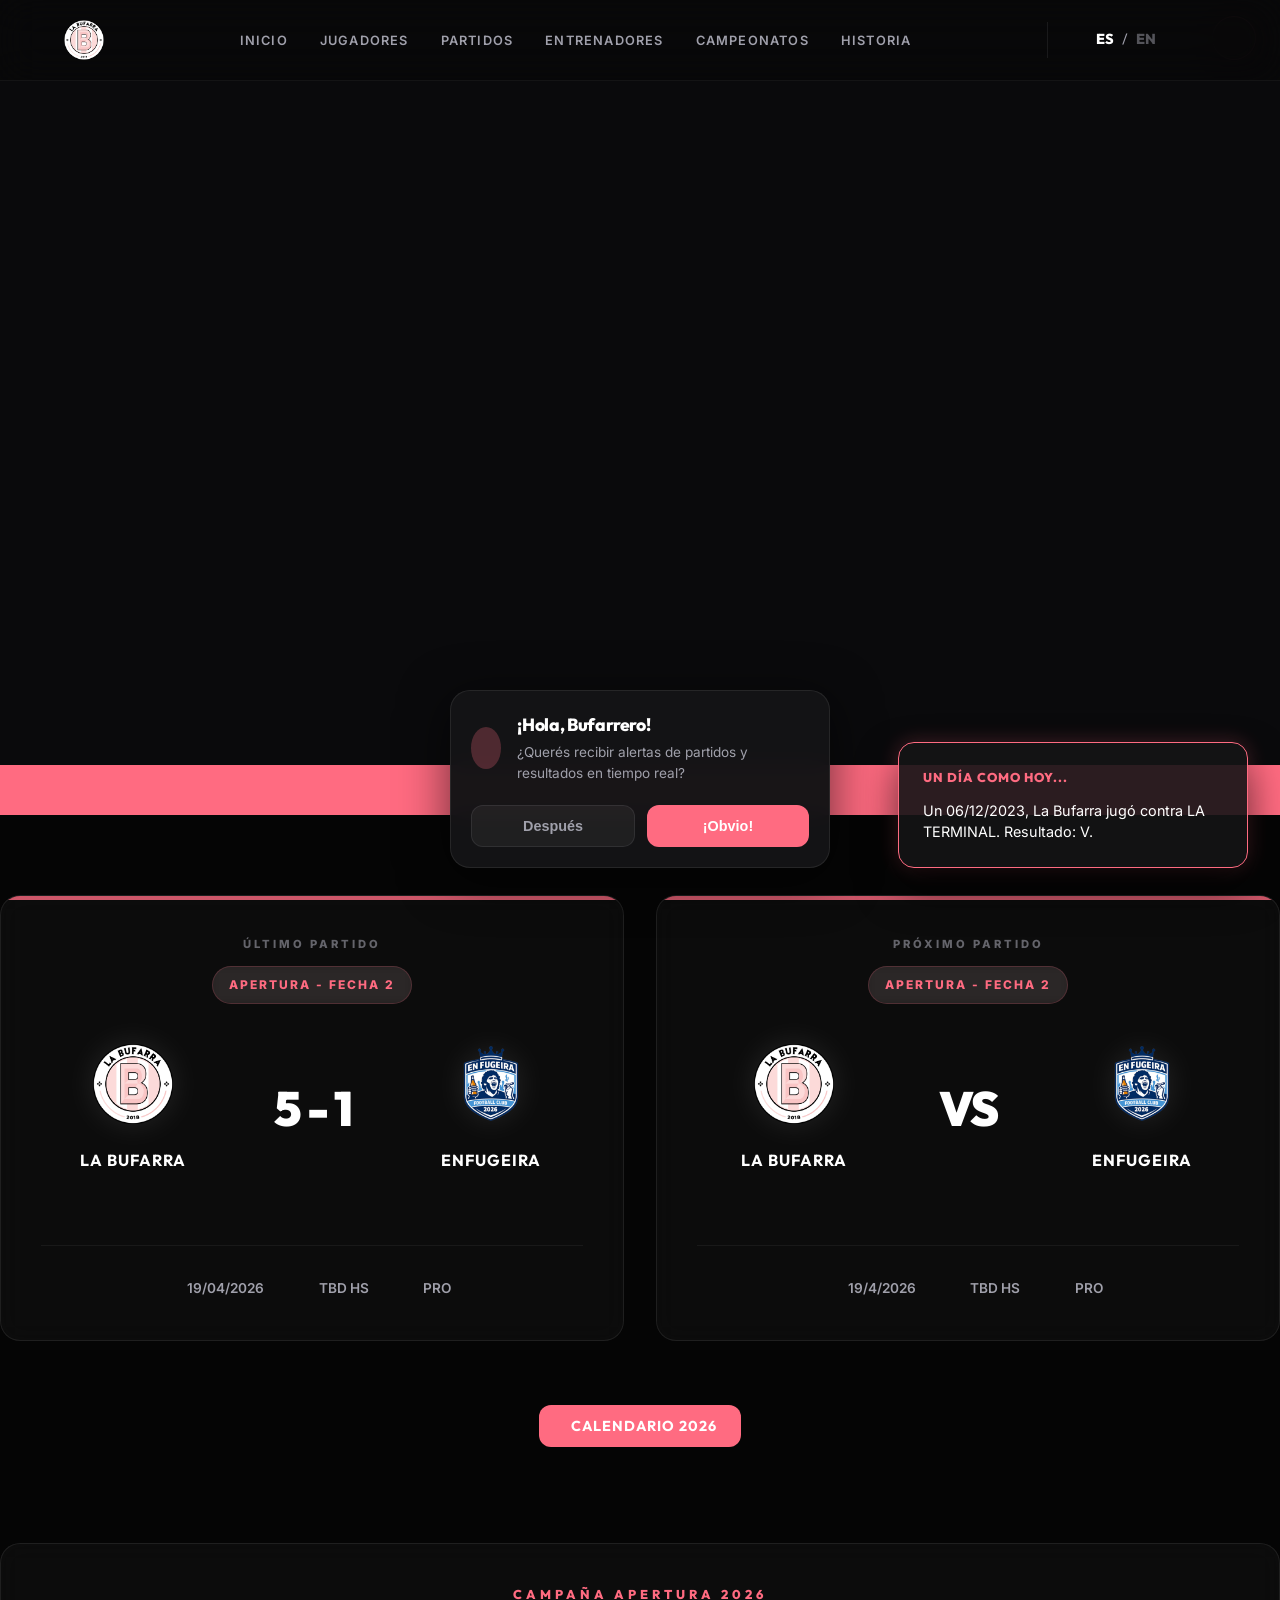
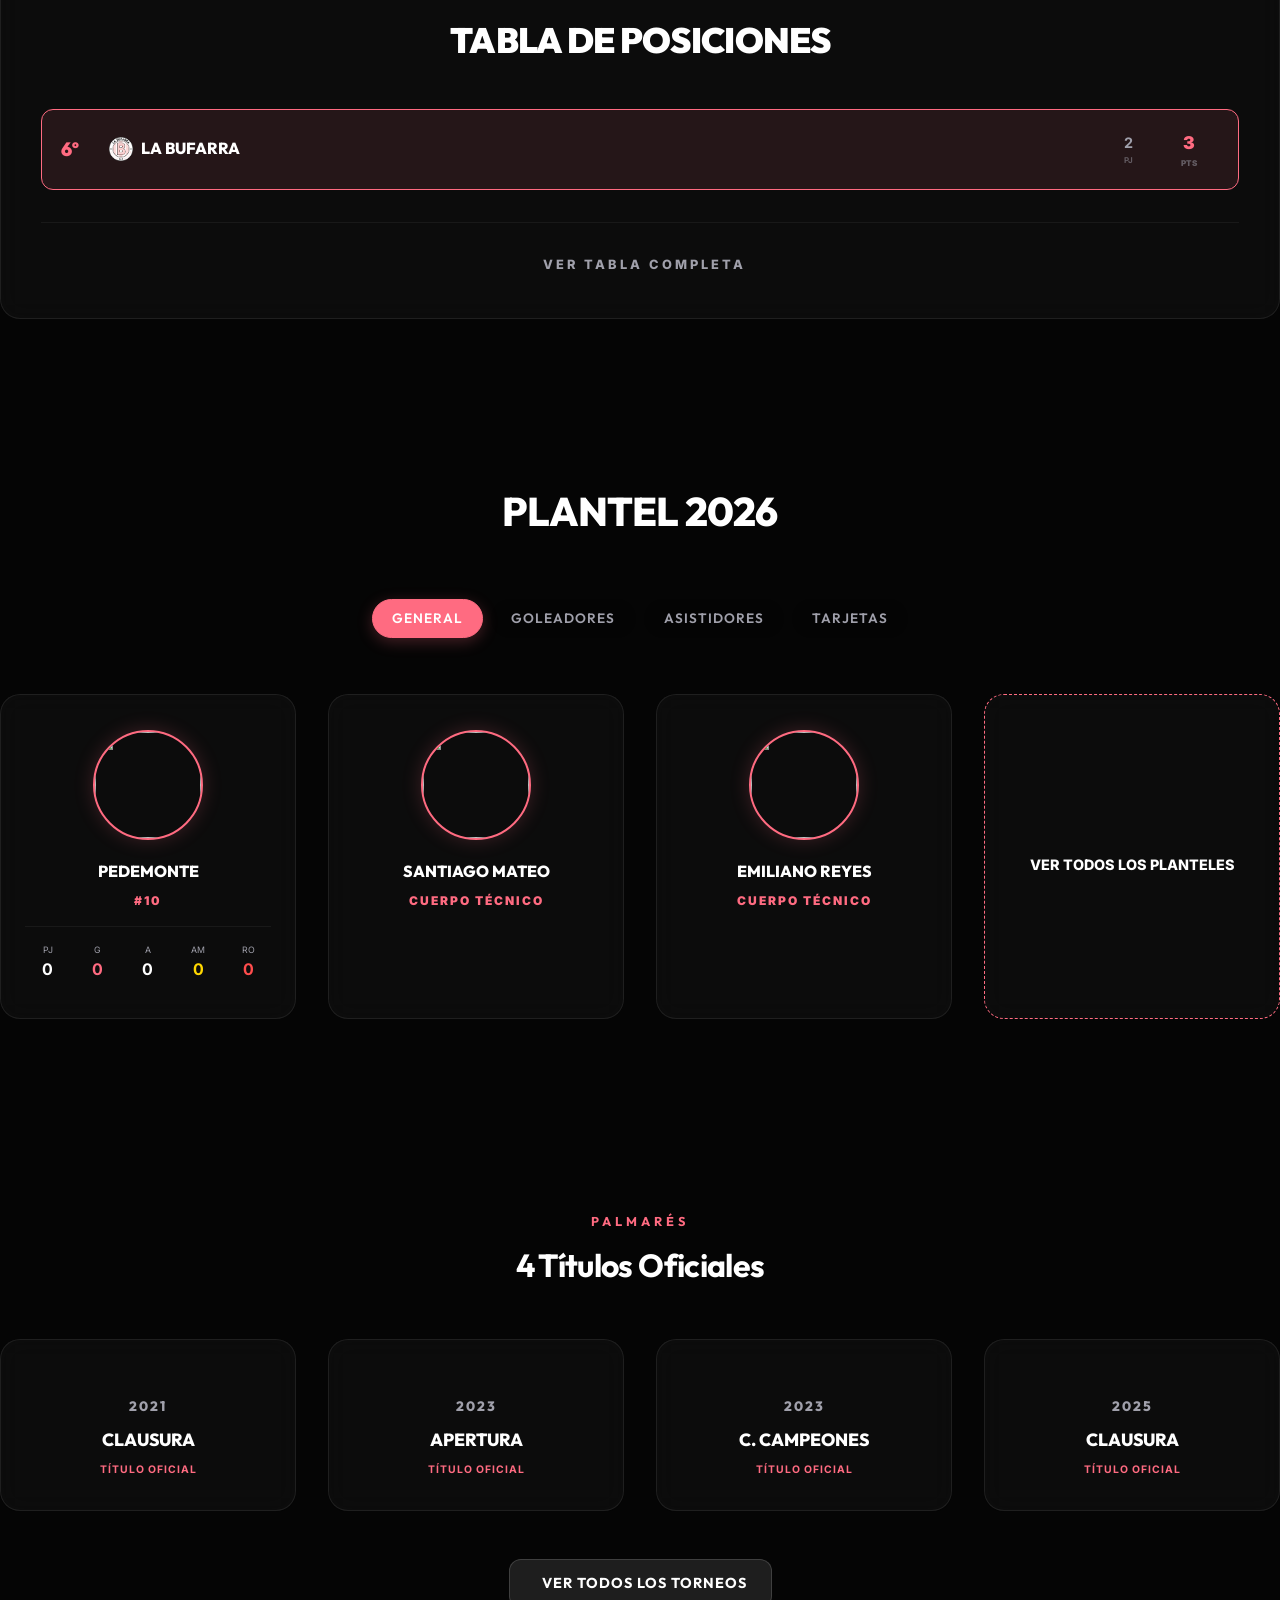
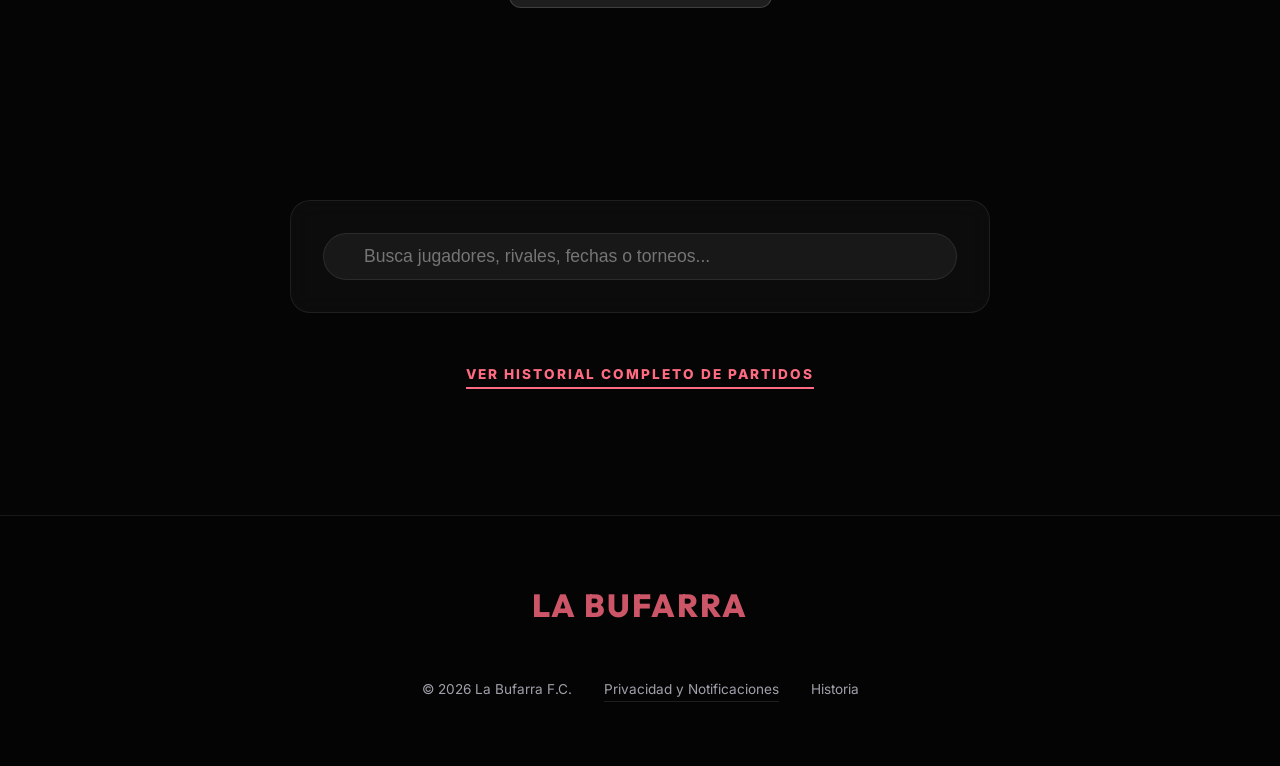
==== commit 3d6ea4ec: "correccion" ====
--- a/index.html
+++ b/index.html
@@ -18,6 +18,16 @@
     <script src="https://unpkg.com/@phosphor-icons/web"></script>
     <link rel="stylesheet" href="css/styles.css?v=8.0">
     <link rel="icon" type="image/png" href="img/logo/ESCUDO_BUFARRA.png">
+
+    <!-- PWA & iOS Appearance -->
+    <meta name="apple-mobile-web-app-capable" content="yes">
+    <meta name="apple-mobile-web-app-status-bar-style" content="black-translucent">
+    <meta name="apple-mobile-web-app-title" content="La Bufarra">
+    <meta name="theme-color" content="#FF69B4">
+    <link rel="apple-touch-icon" href="img/logo/ESCUDO_BUFARRA.png">
+    
+    <!-- Splash Screen Color for iOS -->
+    <meta name="msapplication-TileColor" content="#FF69B4">
 </head>
 <body class="page-index">
 
@@ -56,6 +66,9 @@
                         <span style="color:var(--text-muted);">/</span>
                         <span style="font-weight:800; color:var(--text-muted); opacity:0.5;">EN</span>
                     </div>
+                    <button id="headerNotiBell" class="btn-icon" style="background:none; border:none; color:white; font-size:1.4rem; cursor:pointer;" title="Gestionar Notificaciones">
+                        <i class="ph-bold ph-bell"></i>
+                    </button>
                     <div class="nav-toggle" id="mobileMenuBtn">
                         <i class="ph-bold ph-list"></i>
                     </div>
@@ -305,13 +318,13 @@
 
         // --- LÓGICA DE NOTIFICACIONES ---
         window.addEventListener('DOMContentLoaded', () => {
-            // FORZAR ALERTA PARA PRUEBAS
-            localStorage.removeItem('bufarra_noti_dismissed');
-            
-            setTimeout(() => {
-                const alert = document.getElementById('welcomeAlert');
-                if (alert) alert.classList.add('show');
-            }, 2500);
+            // Ya no forzamos el reset. Si el usuario la cierra, se respeta.
+            if (!localStorage.getItem('bufarra_noti_dismissed')) {
+                setTimeout(() => {
+                    const alert = document.getElementById('welcomeAlert');
+                    if (alert) alert.classList.add('show');
+                }, 2500);
+            }
         });
 
         function closeWelcomeAlert() {
@@ -320,14 +333,24 @@
         }
 
         async function enableNotifications() {
-            console.log("OneSignal: Solicitando permiso...");
             closeWelcomeAlert();
             
             OneSignal.push(async function() {
                 try {
+                    if (OneSignal.Notifications.permission === 'granted') {
+                        // Confirmación de desuscripción
+                        if (confirm('Ya estás suscrito. ¿Seguro que querés dejar de recibir notificaciones de La Bufarra?')) {
+                            // OneSignal no permite "desuscribir" vía JS fácilmente en v16 sin opt-out manual
+                            // Pero podemos marcarlo en local para no molestarlo más
+                            localStorage.setItem('bufarra_noti_dismissed', 'true');
+                            toast('Preferencias actualizadas. Podés gestionarlo desde los ajustes de tu navegador.', 'info');
+                        }
+                        return;
+                    }
+                    
                     const result = await OneSignal.Notifications.requestPermission();
-                    console.log("OneSignal result:", result);
                     if (OneSignal.Notifications.permission) {
+                        localStorage.setItem('bufarra_noti_dismissed', 'true');
                         document.getElementById('mainNotiBell').classList.remove('active');
                         toast('¡Notificaciones activadas!', 'success');
                     }
@@ -338,10 +361,26 @@
             });
         }
 
+        // Click en la campanita del header
+        const headerBell = document.getElementById('headerNotiBell');
+        if (headerBell) {
+            headerBell.addEventListener('click', () => {
+                enableNotifications();
+            });
+        }
+
         // Click en la campanita flotante
         document.getElementById('mainNotiBell').addEventListener('click', () => {
             enableNotifications();
         });
+
+        // Click en la campanita del calendario
+        const calBell = document.getElementById('notiBell');
+        if (calBell) {
+            calBell.addEventListener('click', () => {
+                enableNotifications();
+            });
+        }
 
         function toast(msg, type = 'success') {
             const t = document.createElement('div');
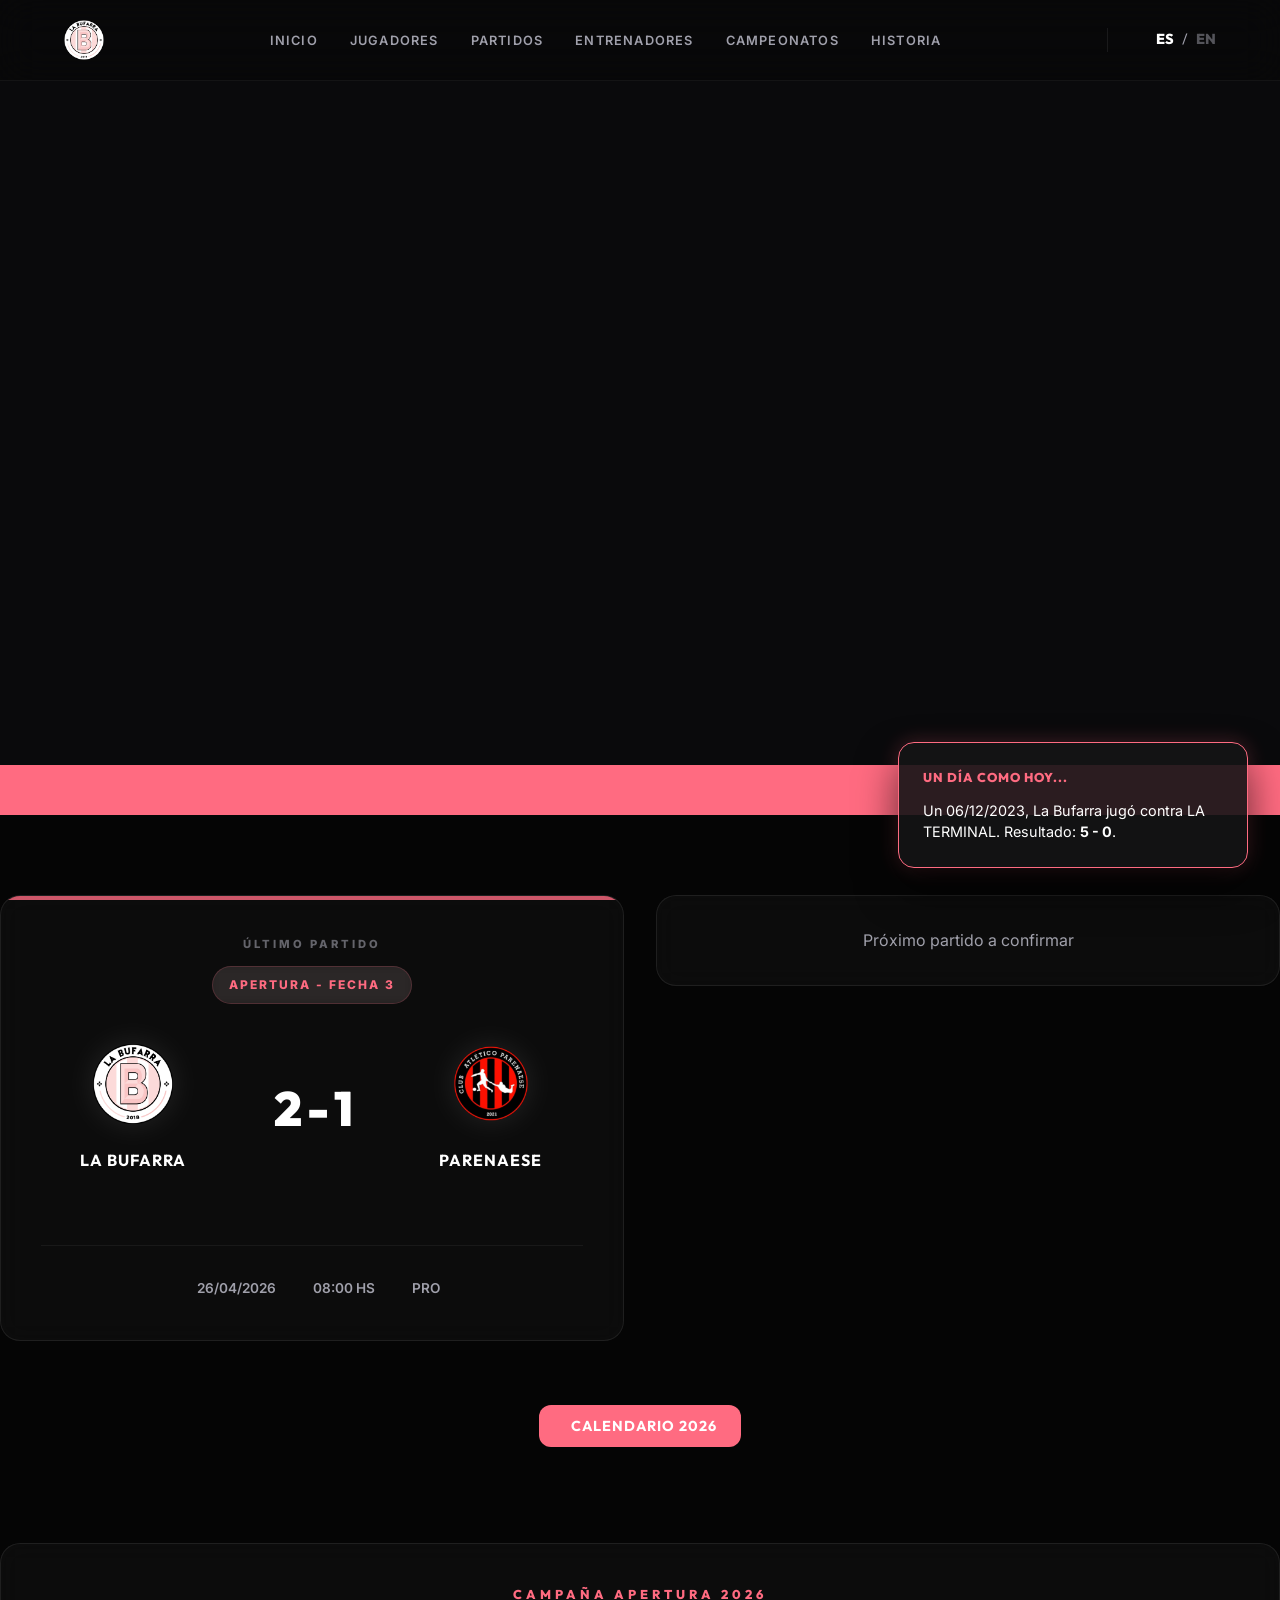
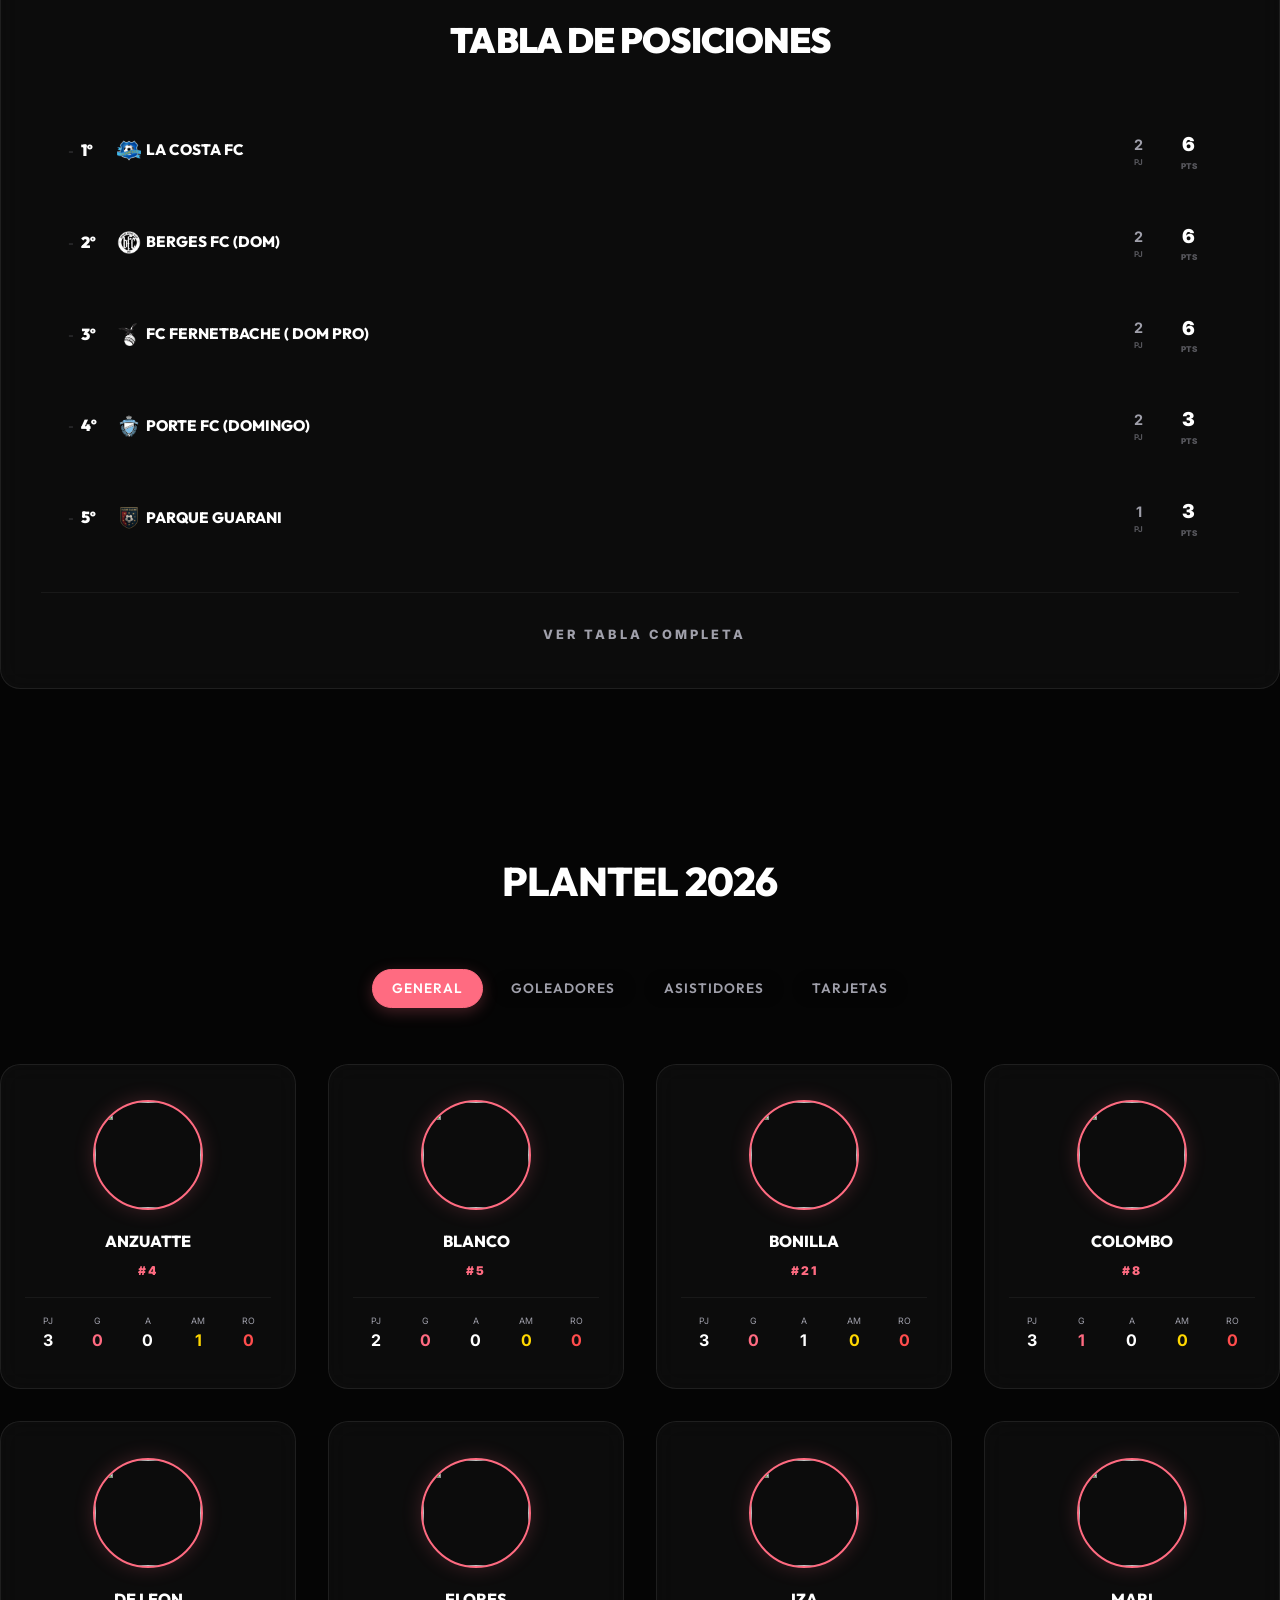
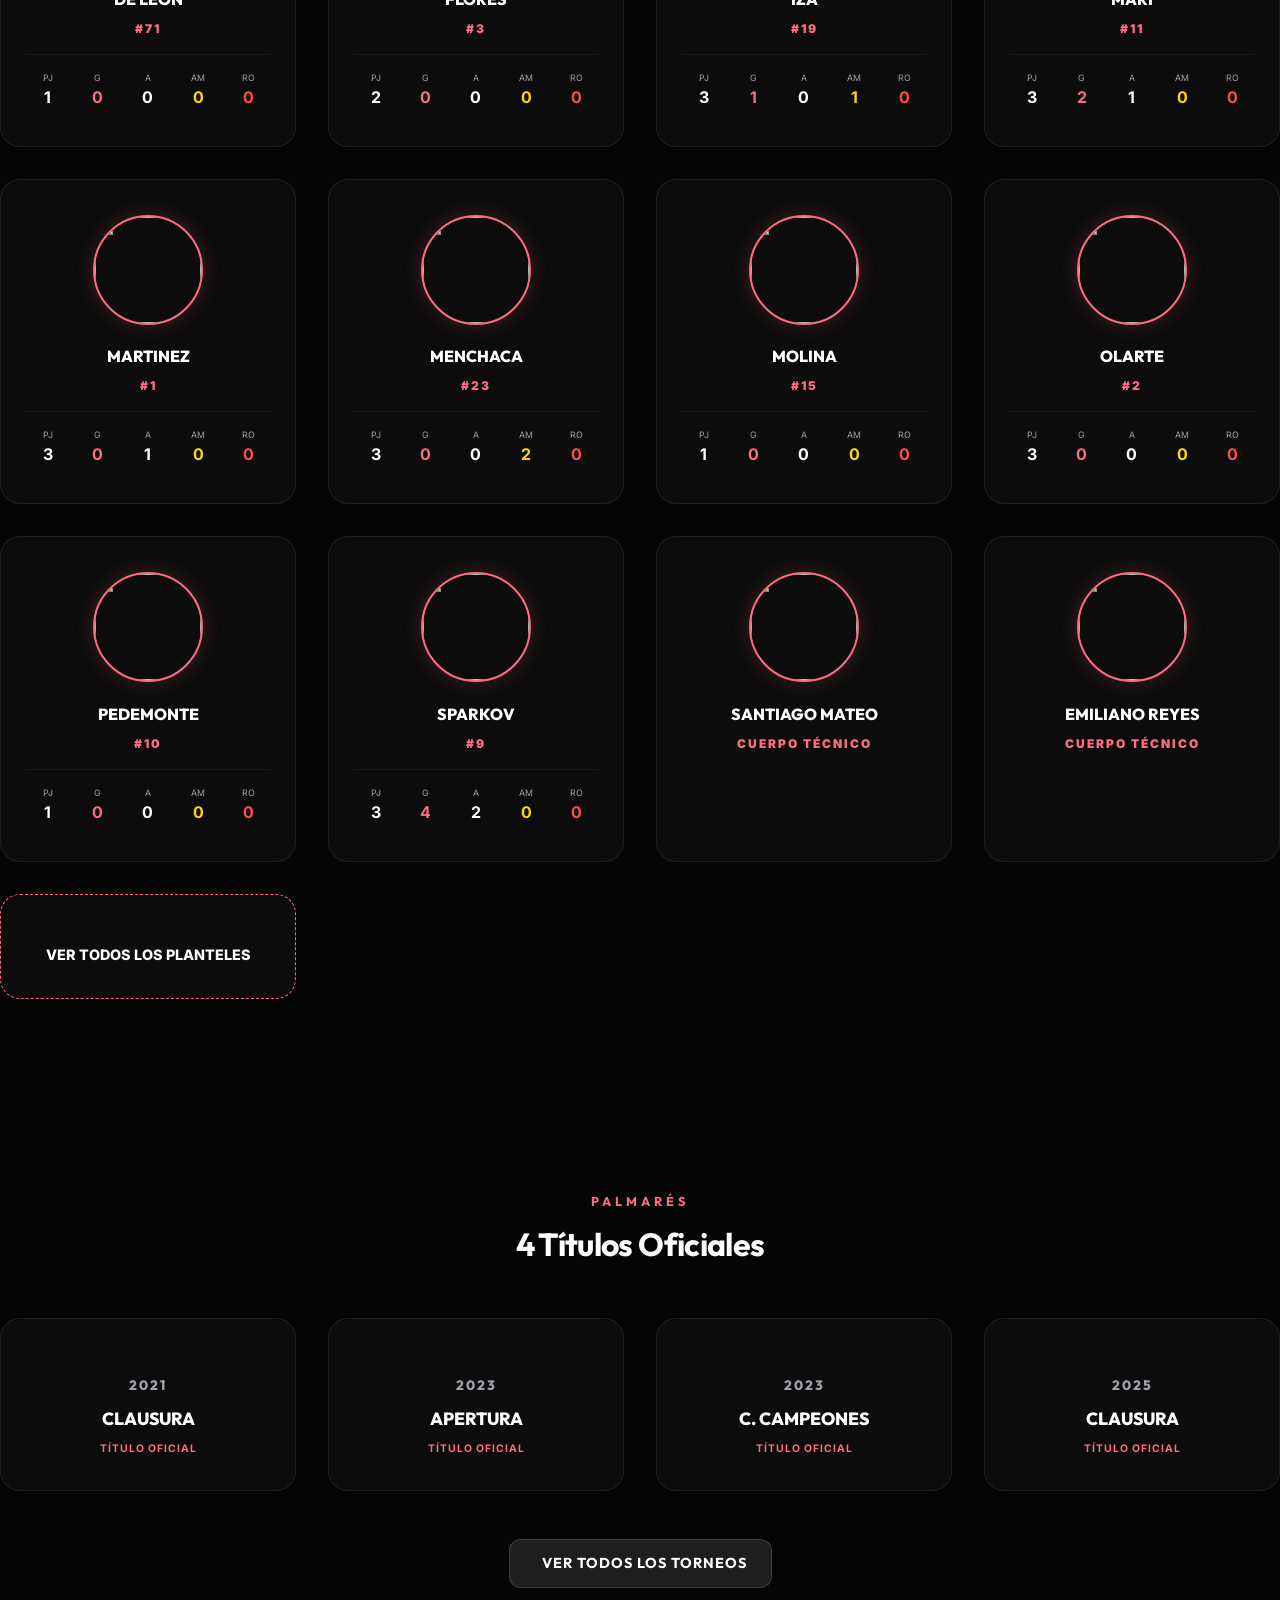
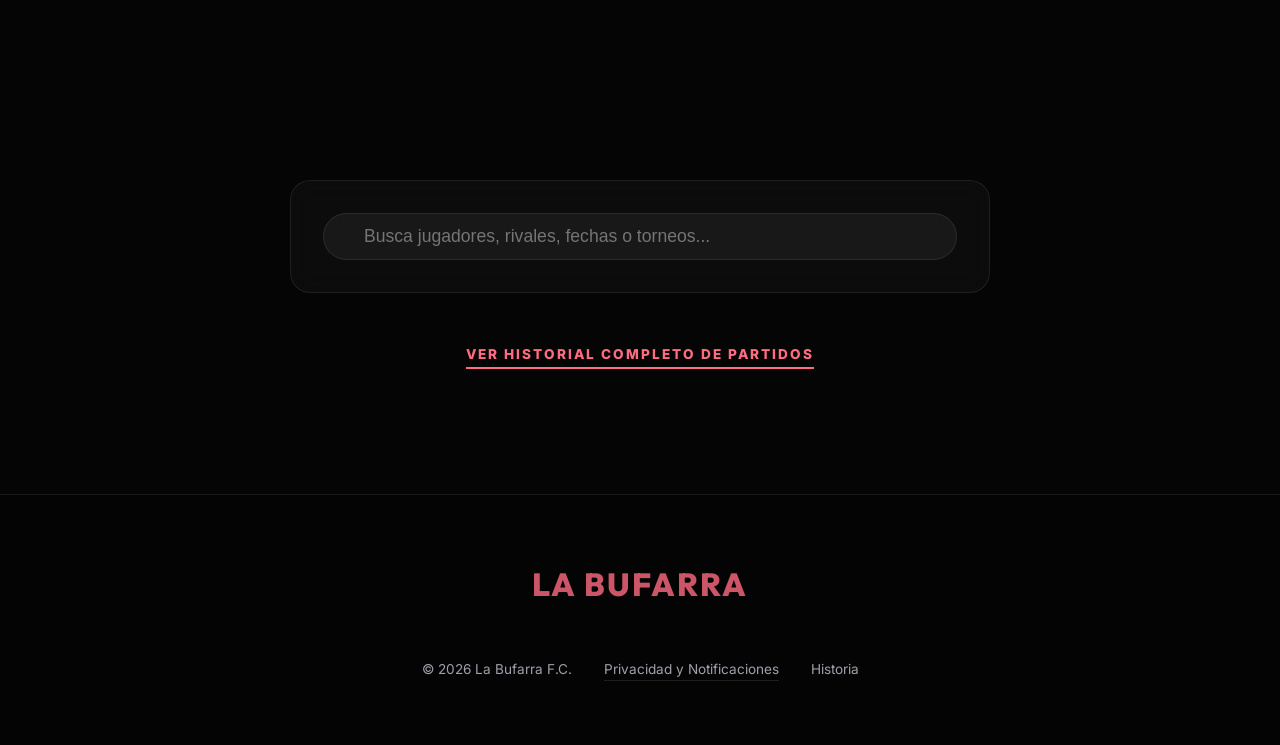
==== commit 1da72d4b: "dios actualizacion" ====
--- a/index.html
+++ b/index.html
@@ -66,7 +66,8 @@
                         <span style="color:var(--text-muted);">/</span>
                         <span style="font-weight:800; color:var(--text-muted); opacity:0.5;">EN</span>
                     </div>
-                    <button id="headerNotiBell" class="btn-icon" style="background:none; border:none; color:white; font-size:1.4rem; cursor:pointer;" title="Gestionar Notificaciones">
+                    <!-- Campana oculta por migración a WhatsApp -->
+                    <button id="headerNotiBell" class="btn-icon" style="display:none; background:none; border:none; color:white; font-size:1.4rem; cursor:pointer;" title="Gestionar Notificaciones">
                         <i class="ph-bold ph-bell"></i>
                     </button>
                     <div class="nav-toggle" id="mobileMenuBtn">
@@ -242,7 +243,8 @@
                 <h2 class="section-title" style="margin: 0; text-align: left; align-items: flex-start; padding-right: 80px;"><span>Fixture</span>Apertura 2026</h2>
                 
                 <div style="position: absolute; top: -0.5rem; right: 0; display: flex; gap: 0.75rem; align-items: center;">
-                    <button id="notiBell" class="btn-icon" style="background: rgba(255,107,129,0.1); border: 1px solid var(--accent-primary); color: var(--accent-primary); padding: 0.75rem; border-radius: 50%; width: 42px; height: 42px; display: flex; align-items: center; justify-content: center; cursor: pointer; transition: all 0.3s ease;" title="Activar notificaciones de partidos">
+                    <!-- Botón de noti oculto -->
+                    <button id="notiBell" class="btn-icon" style="display:none; background: rgba(255,107,129,0.1); border: 1px solid var(--accent-primary); color: var(--accent-primary); padding: 0.75rem; border-radius: 50%; width: 42px; height: 42px; align-items: center; justify-content: center; cursor: pointer; transition: all 0.3s ease;" title="Activar notificaciones de partidos">
                         <i class="ph-bold ph-bell"></i>
                     </button>
                     <button onclick="closeFixtureModal()" class="btn btn-icon btn-secondary" style="width: 42px; height: 42px; border-radius: 50%; display: flex; align-items: center; justify-content: center; background: rgba(255,255,255,0.05); border: 1px solid rgba(255,255,255,0.1);">
@@ -277,25 +279,13 @@
 
     <!-- App Logic -->
     <!-- Notificaciones PWA -->
-    <button id="mainNotiBell" class="noti-float-btn active" title="Activar Notificaciones">
+    <!-- Notificaciones PWA ocultas -->
+    <button id="mainNotiBell" class="noti-float-btn" style="display:none;" title="Activar Notificaciones">
         <i class="ph-bold ph-bell"></i>
     </button>
 
-    <div id="welcomeAlert" class="welcome-alert">
-        <div class="welcome-alert-header">
-            <div class="welcome-alert-icon">
-                <i class="ph-bold ph-megaphone"></i>
-            </div>
-            <div class="welcome-alert-content">
-                <h4>¡Hola, Bufarrero!</h4>
-                <p>¿Querés recibir alertas de partidos y resultados en tiempo real?</p>
-            </div>
-        </div>
-        <div class="welcome-alert-actions">
-            <button class="btn-alert-no" onclick="closeWelcomeAlert()">Después</button>
-            <button class="btn-alert-ok" onclick="enableNotifications()">¡Obvio!</button>
-        </div>
-    </div>
+    <!-- welcomeAlert oculto por migración a WhatsApp -->
+
 
     <!-- Scripts de Datos y Lógica -->
     <script src="js/db.js?v=8.1"></script>
--- a/css/styles.css
+++ b/css/styles.css
@@ -1053,6 +1053,11 @@
     gap: 1rem;
     align-items: center;
   }
+  
+  .players-grid {
+    grid-template-columns: repeat(2, 1fr);
+    gap: 10px;
+  }
 }
 
 .btn-report {
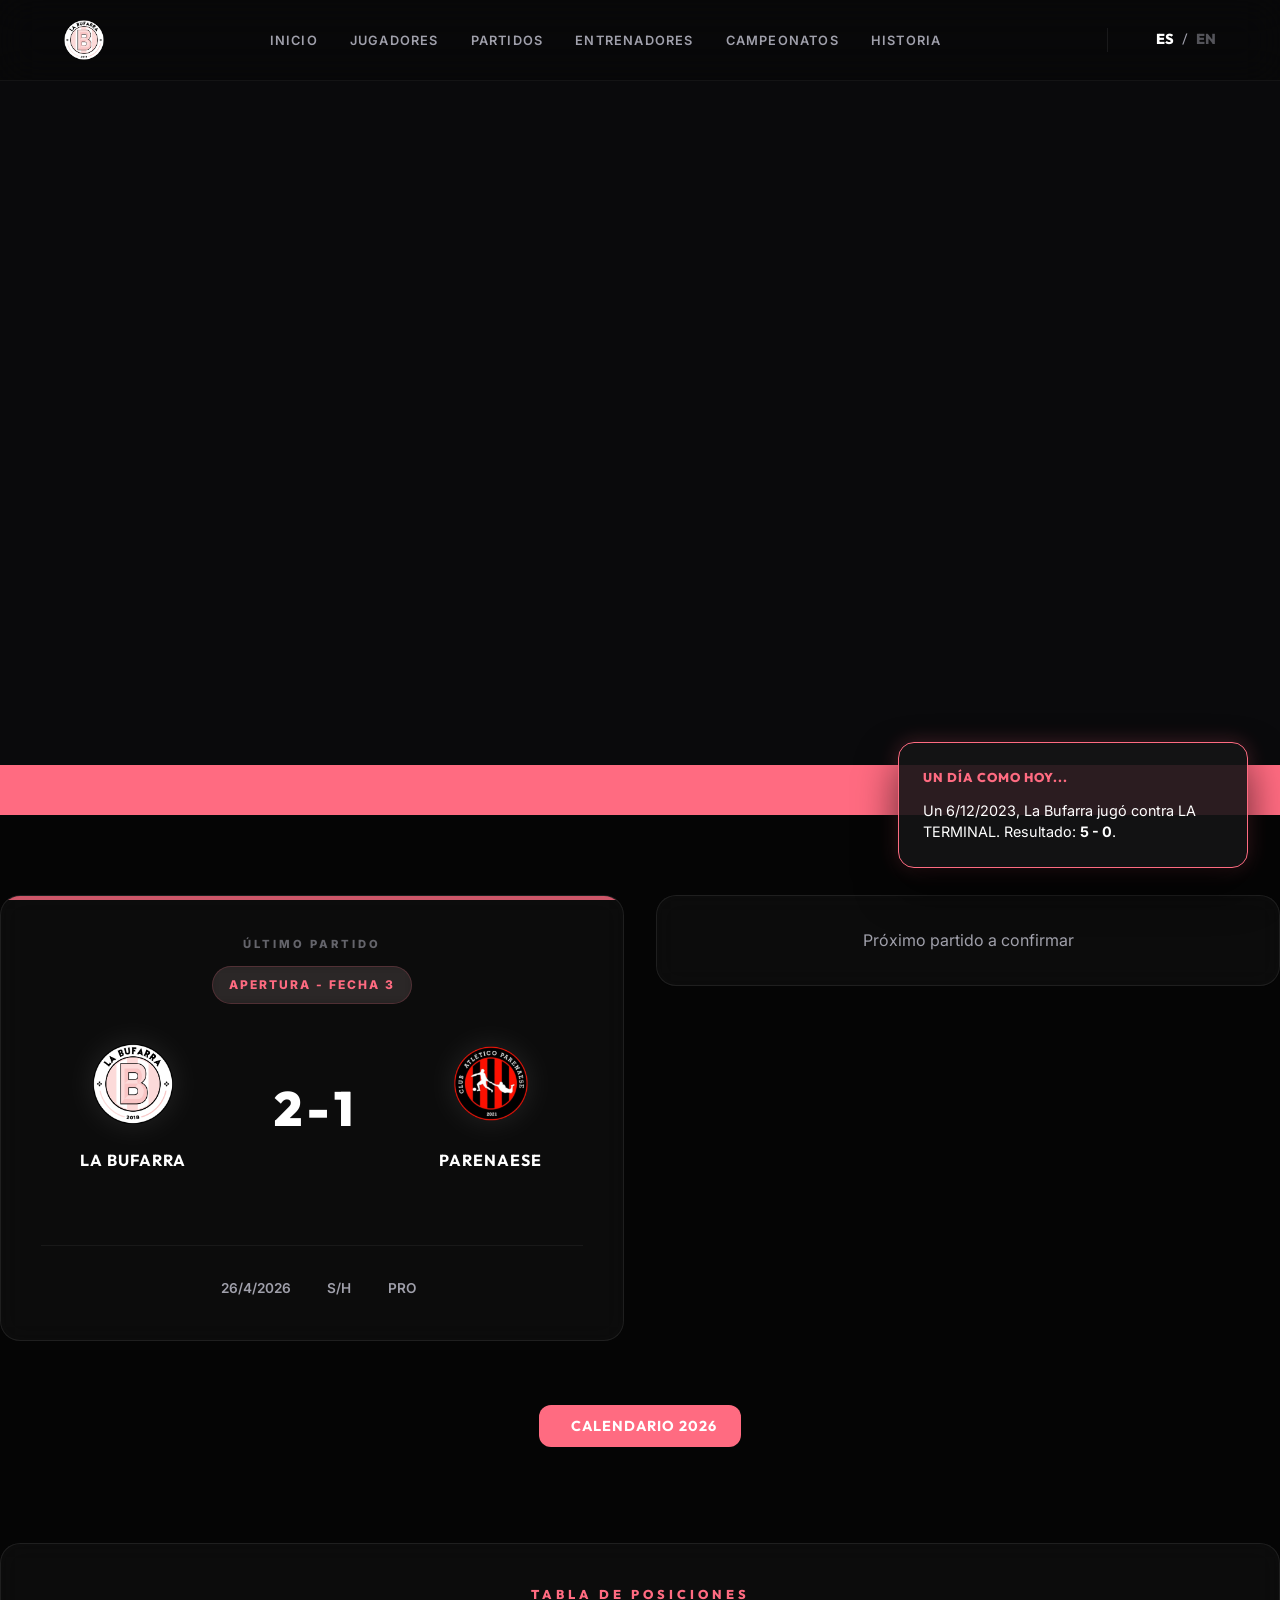
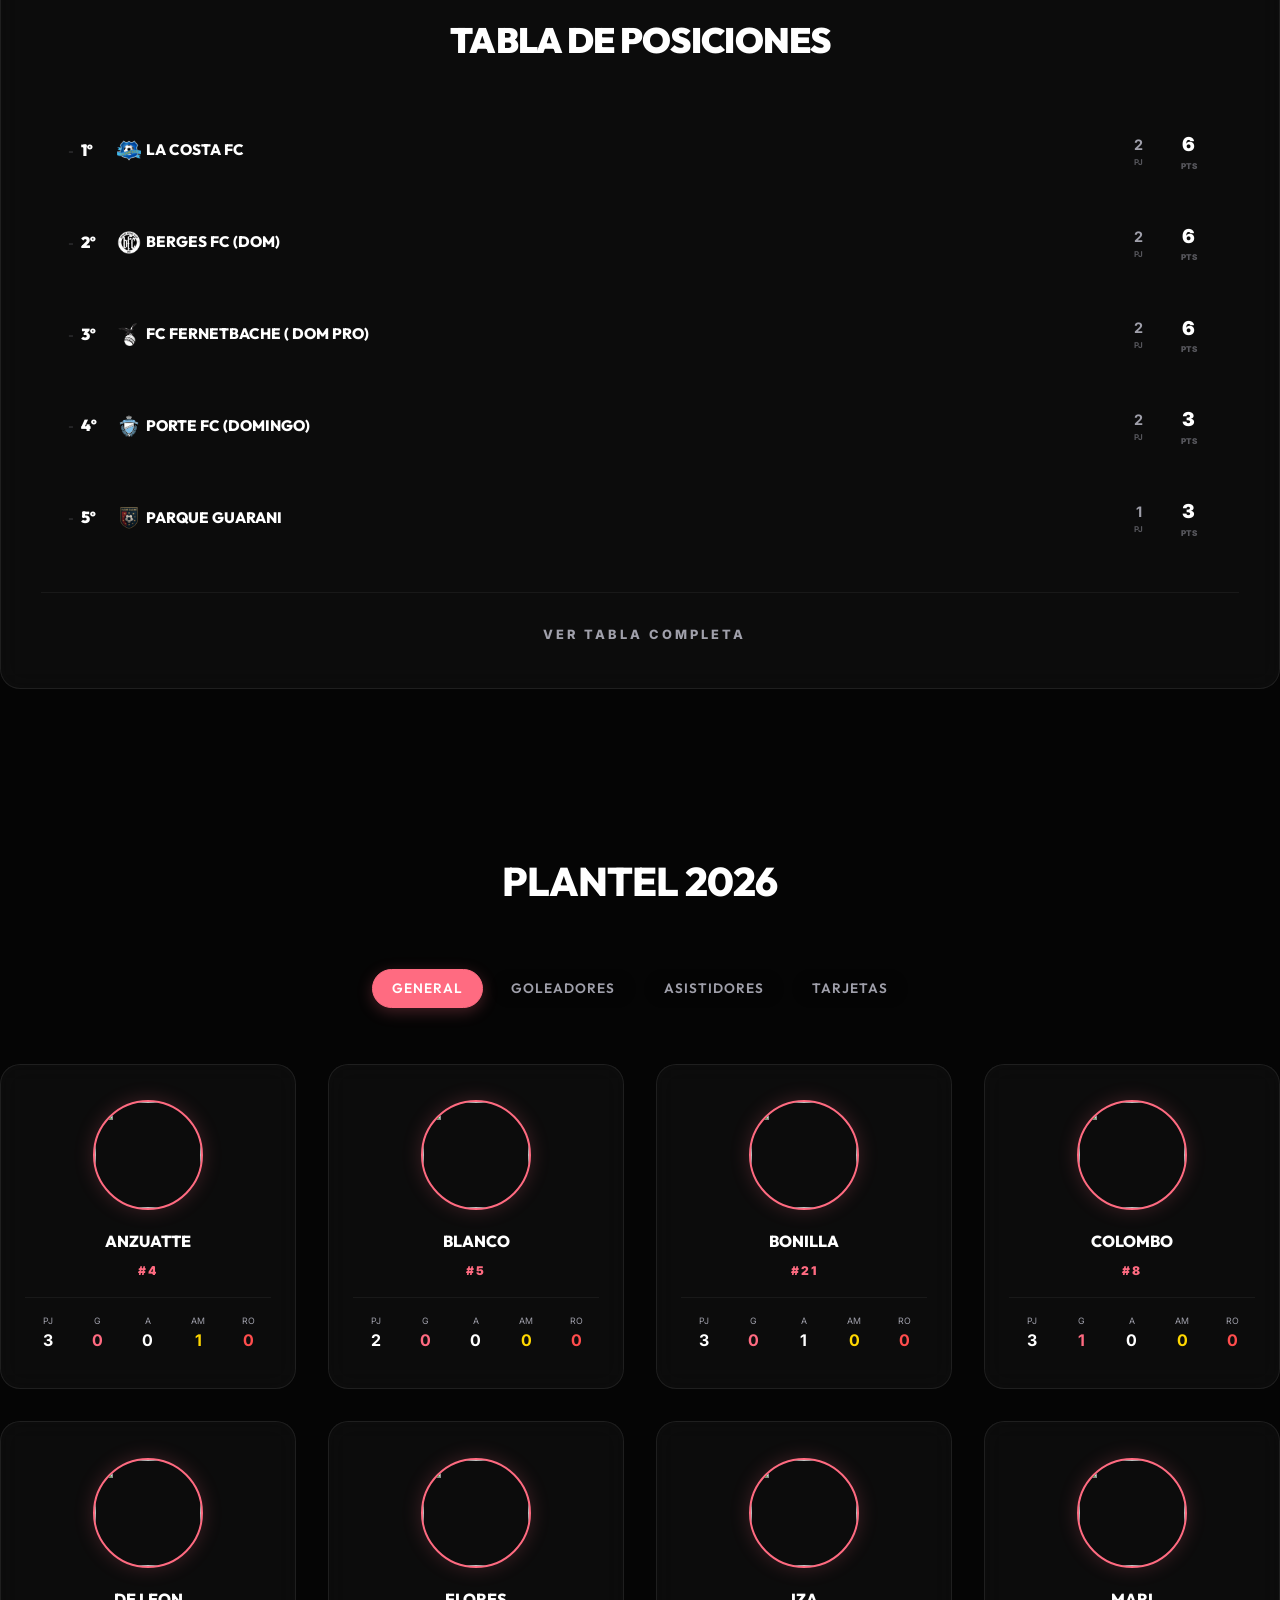
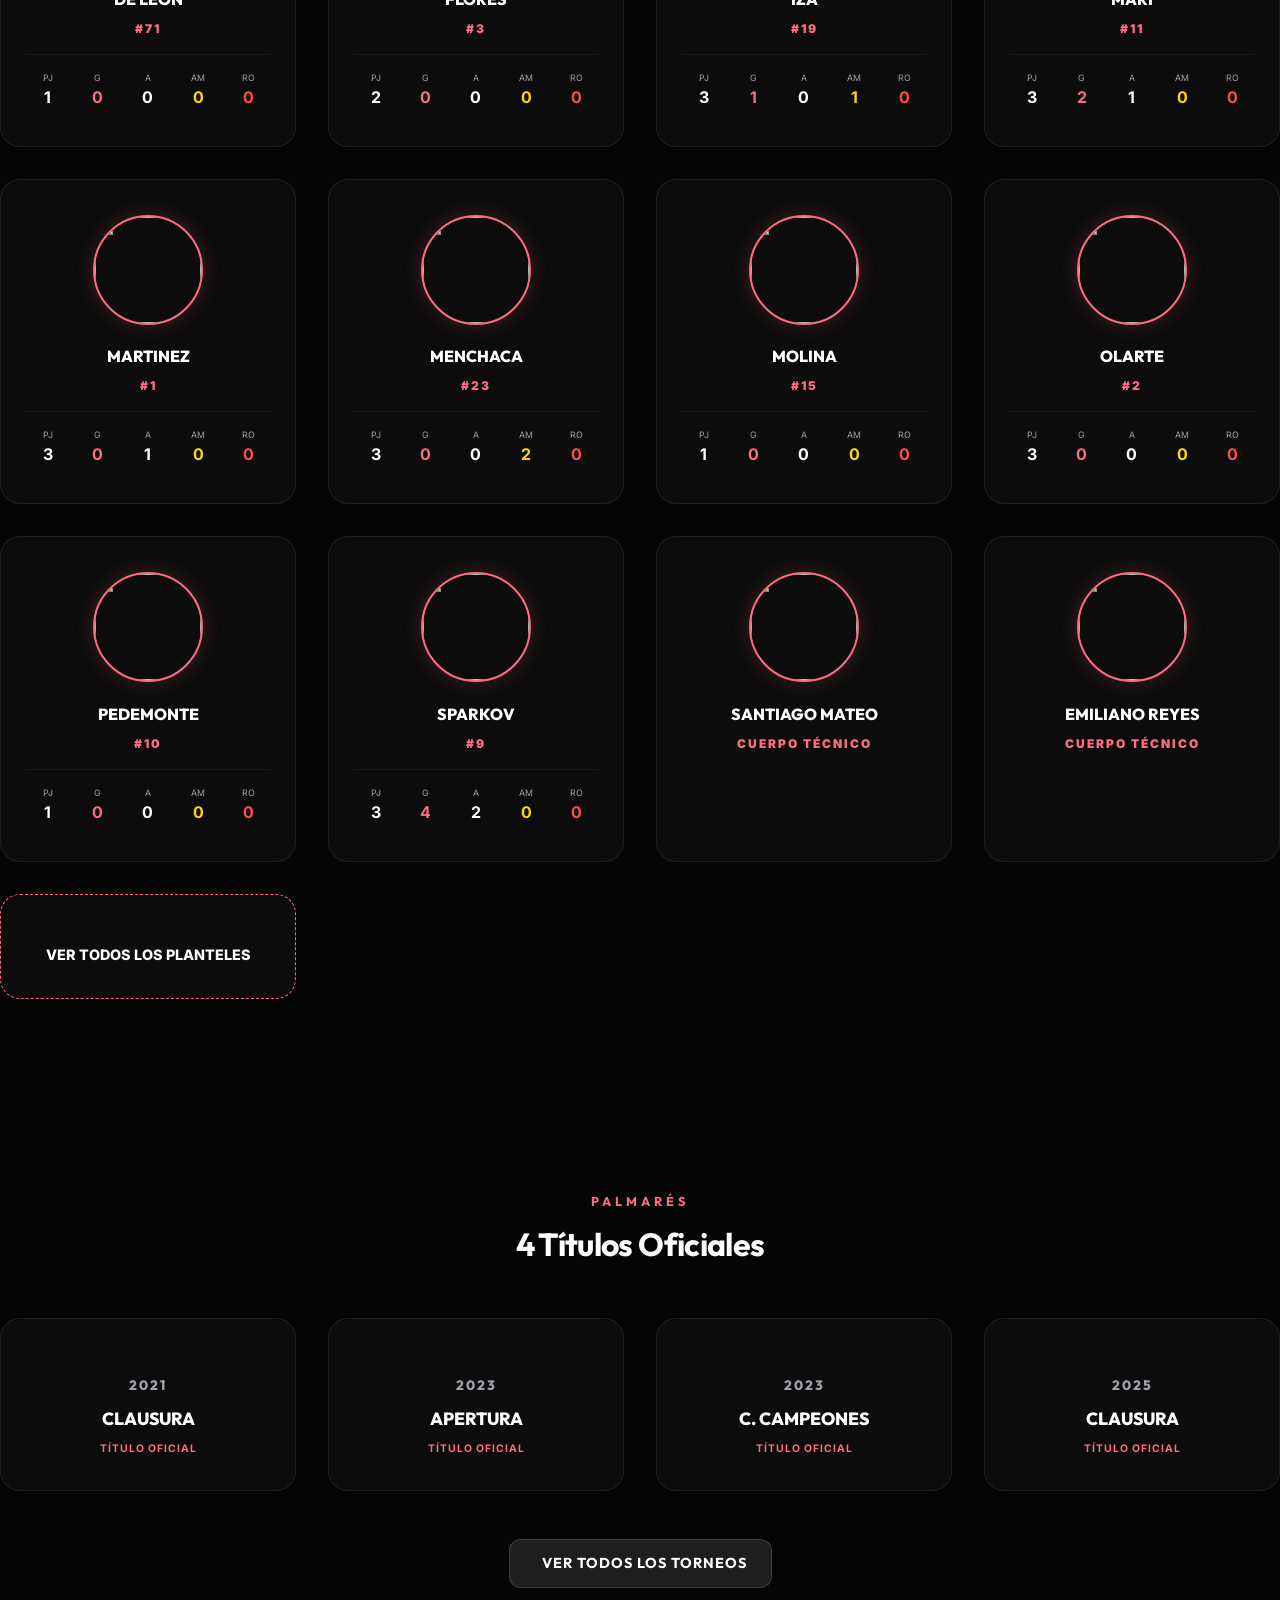
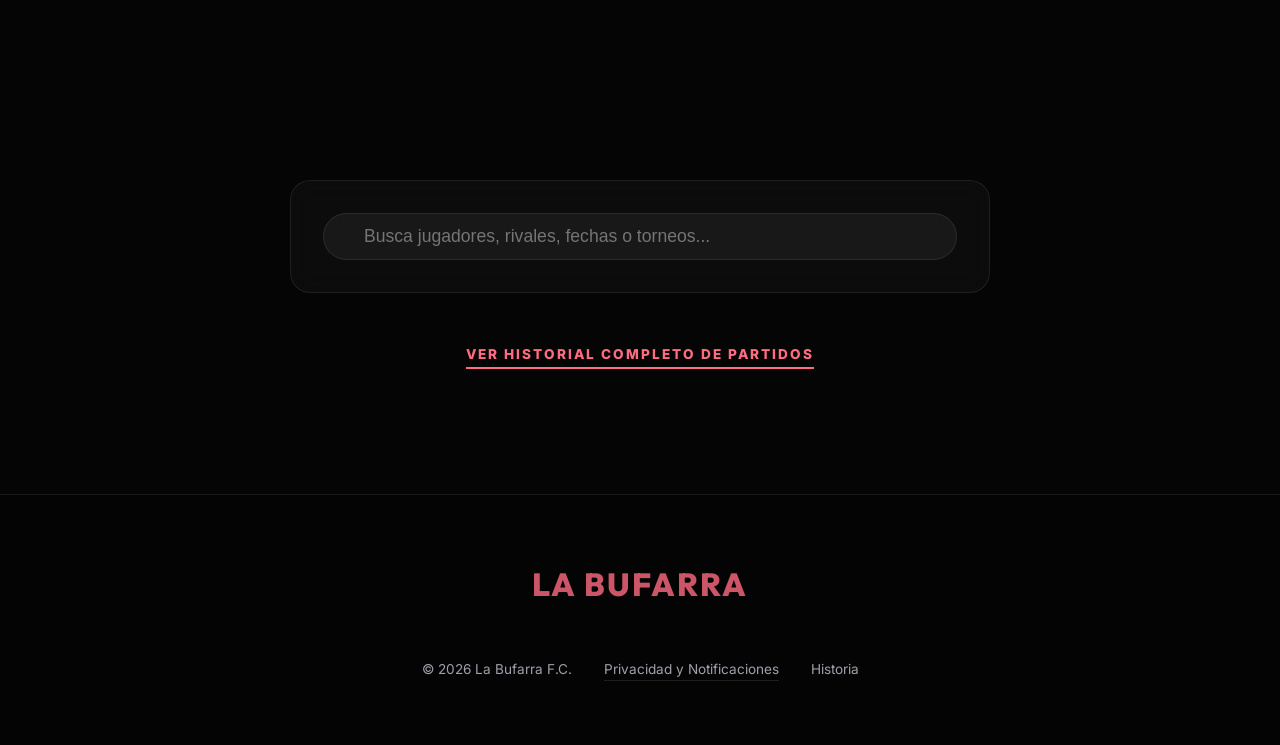
==== commit 6e3ddc6f: "Agrega selector de Torneo Activo en admin y lo conecta al home Nuevo panel en el tab Liga del admin " ====
--- a/index.html
+++ b/index.html
@@ -240,7 +240,7 @@
     <div id="fixtureModal" class="modal-overlay" onclick="closeFixtureModal(event)" style="display: none; position: fixed; top: 0; left: 0; right: 0; bottom: 0; background: rgba(0,0,0,0.8); z-index: 9999; backdrop-filter: blur(5px); align-items: center; justify-content: center; padding: 1rem;">
         <div class="glass-panel" onclick="event.stopPropagation()" style="width: 100%; max-width: 500px; max-height: 80vh; display: flex; flex-direction: column; padding: 2rem; border-radius: 16px; position: relative;">
             <div style="display: flex; align-items: flex-start; justify-content: space-between; margin-bottom: 2rem; position: relative;">
-                <h2 class="section-title" style="margin: 0; text-align: left; align-items: flex-start; padding-right: 80px;"><span>Fixture</span>Apertura 2026</h2>
+                <h2 class="section-title" style="margin: 0; text-align: left; align-items: flex-start; padding-right: 80px;"><span>Fixture</span><span id="fixtureModalTitle" style="font-size: inherit; color: inherit; text-transform: none; letter-spacing: normal; font-weight: inherit;">Apertura 2026</span></h2>
                 
                 <div style="position: absolute; top: -0.5rem; right: 0; display: flex; gap: 0.75rem; align-items: center;">
                     <!-- Botón de noti oculto -->
--- a/css/styles.css
+++ b/css/styles.css
@@ -915,6 +915,9 @@
   color: var(--accent-primary);
   margin-bottom: 0.5rem;
   text-transform: uppercase;
+  white-space: nowrap;
+  overflow: hidden;
+  text-overflow: ellipsis;
 }
 
 .player-stats-mini {
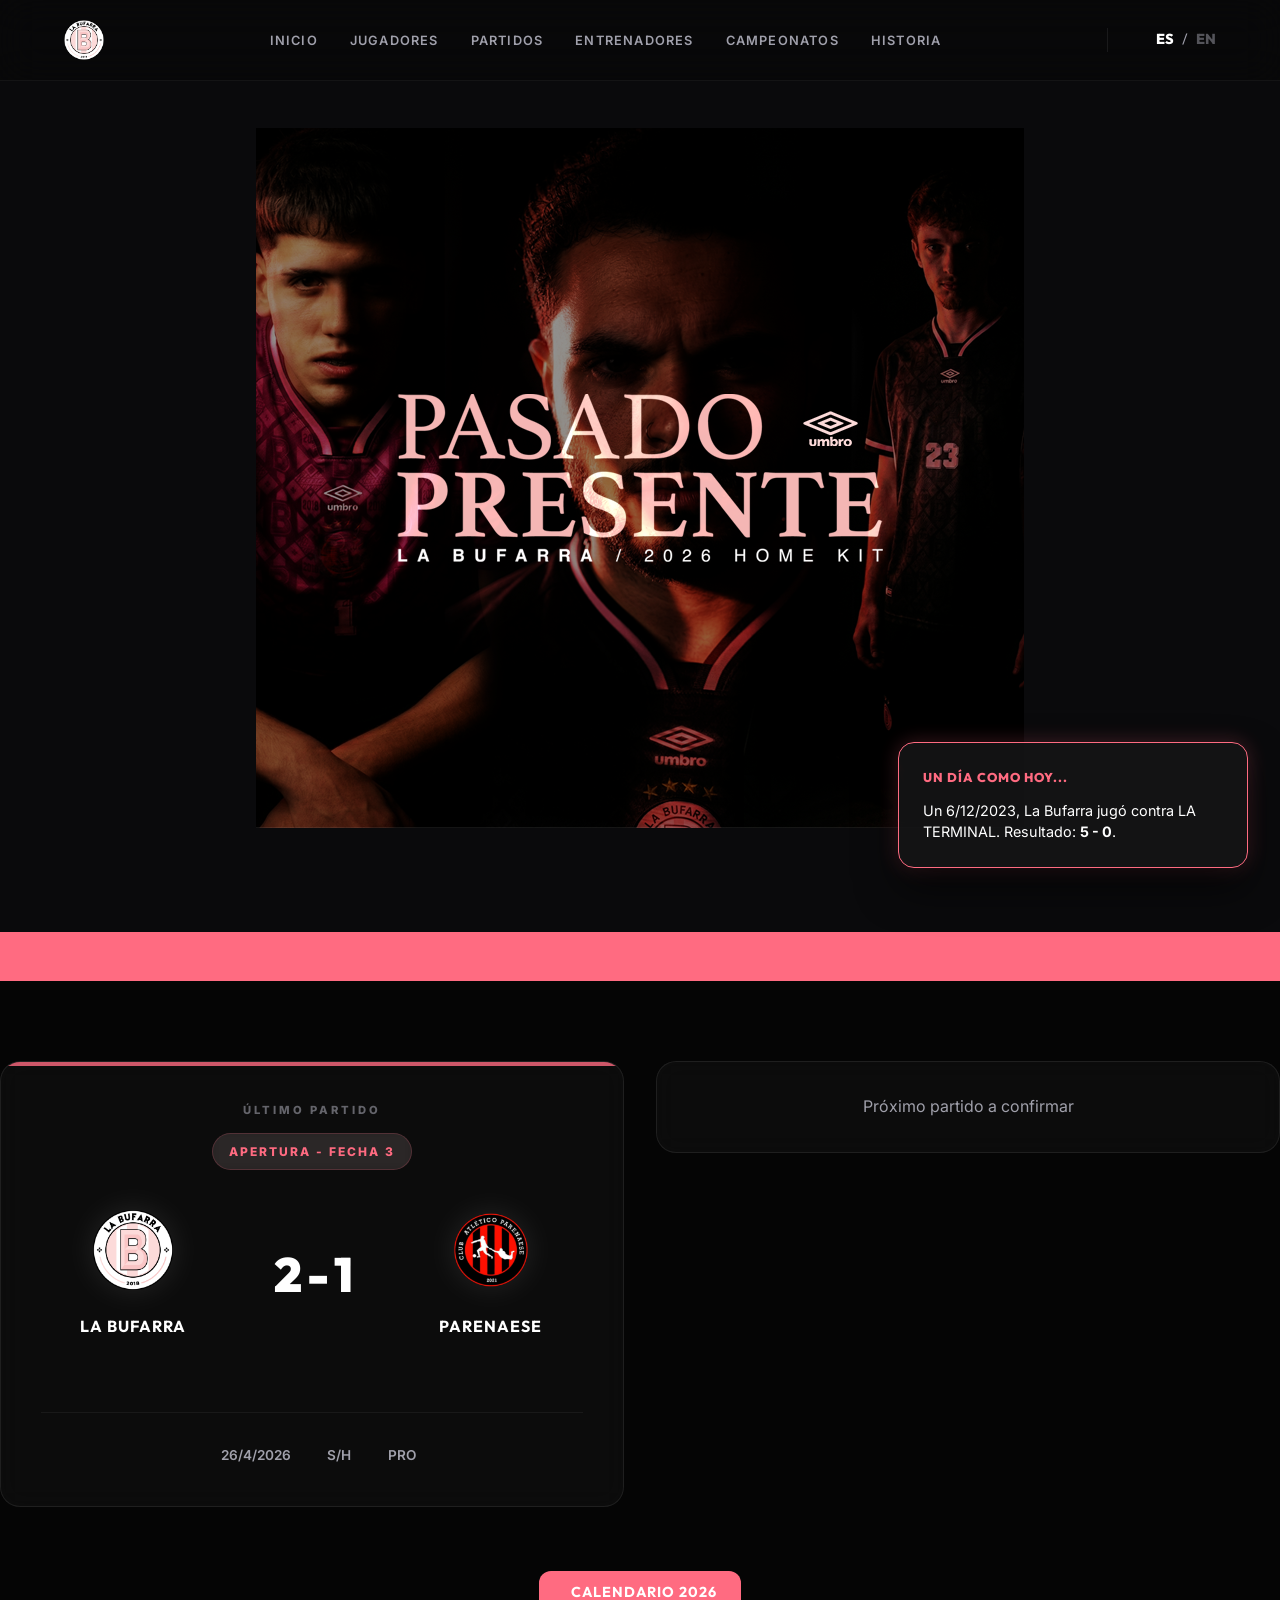
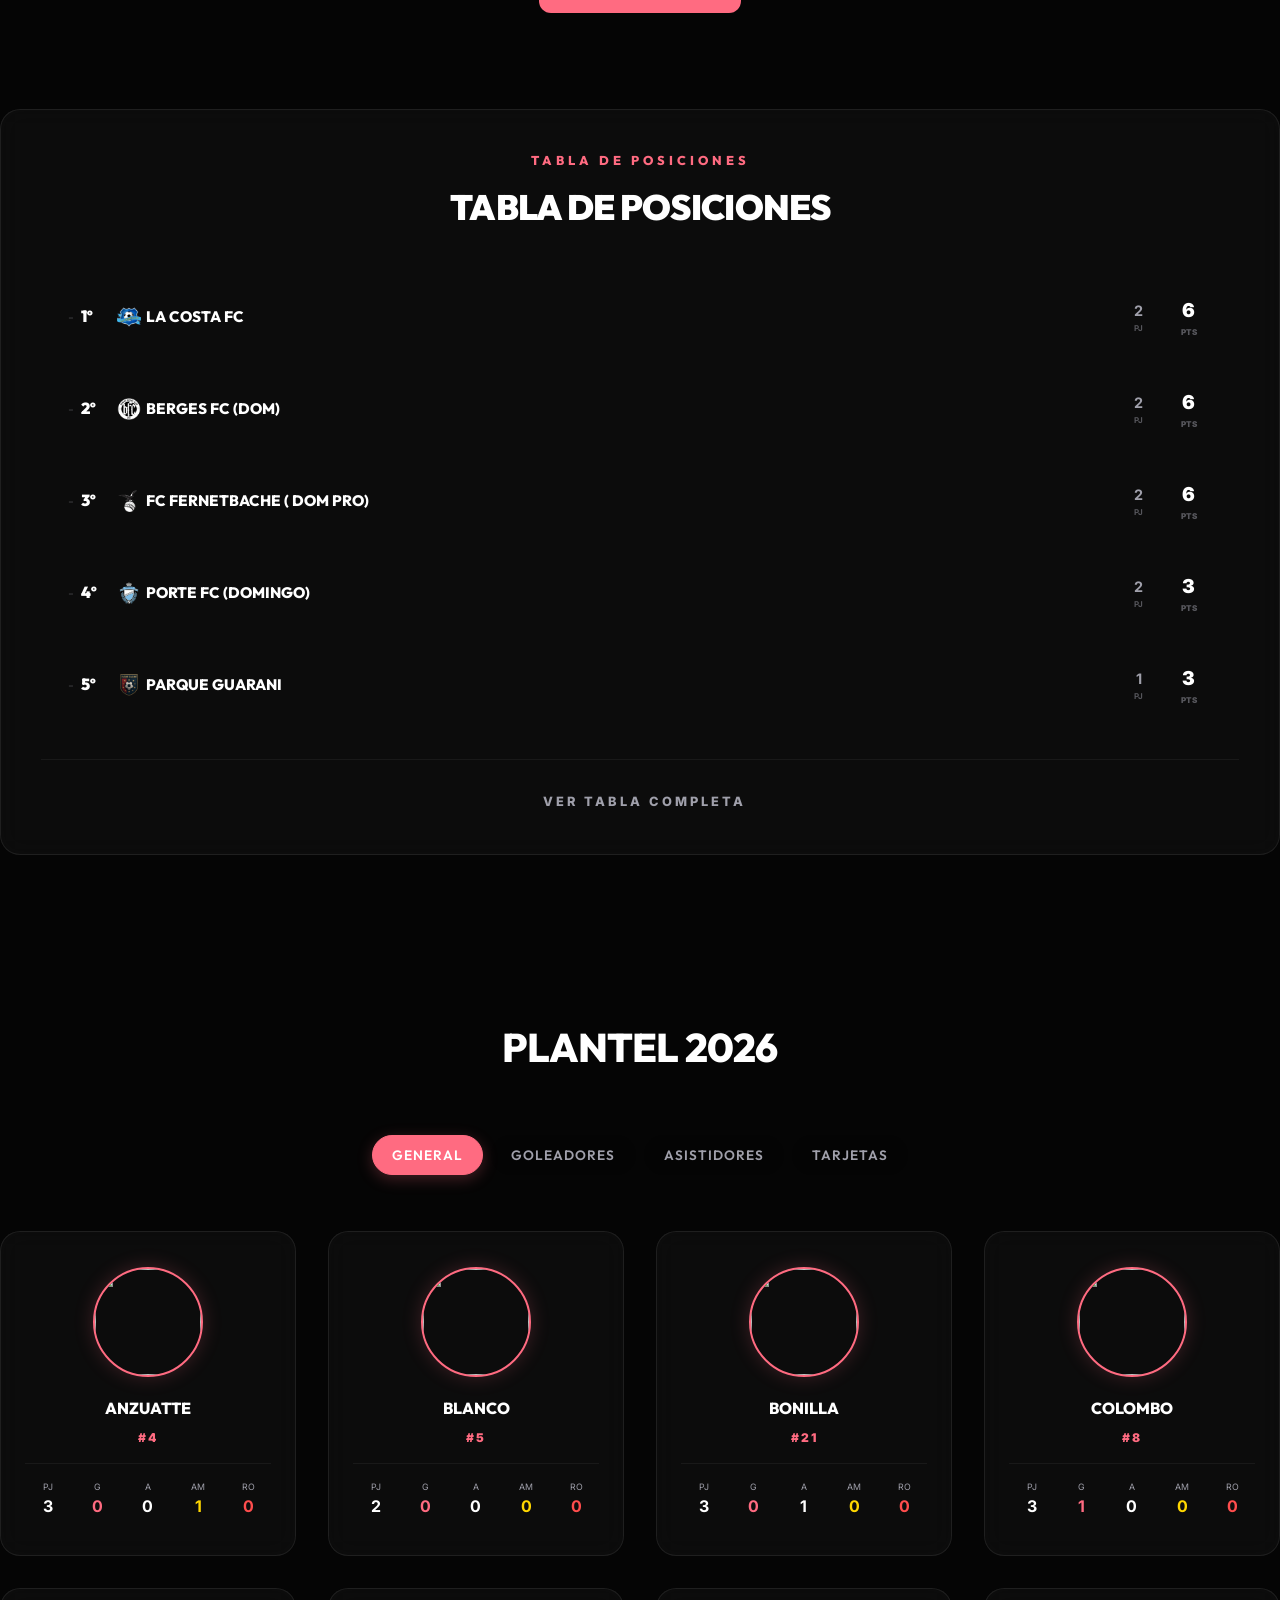
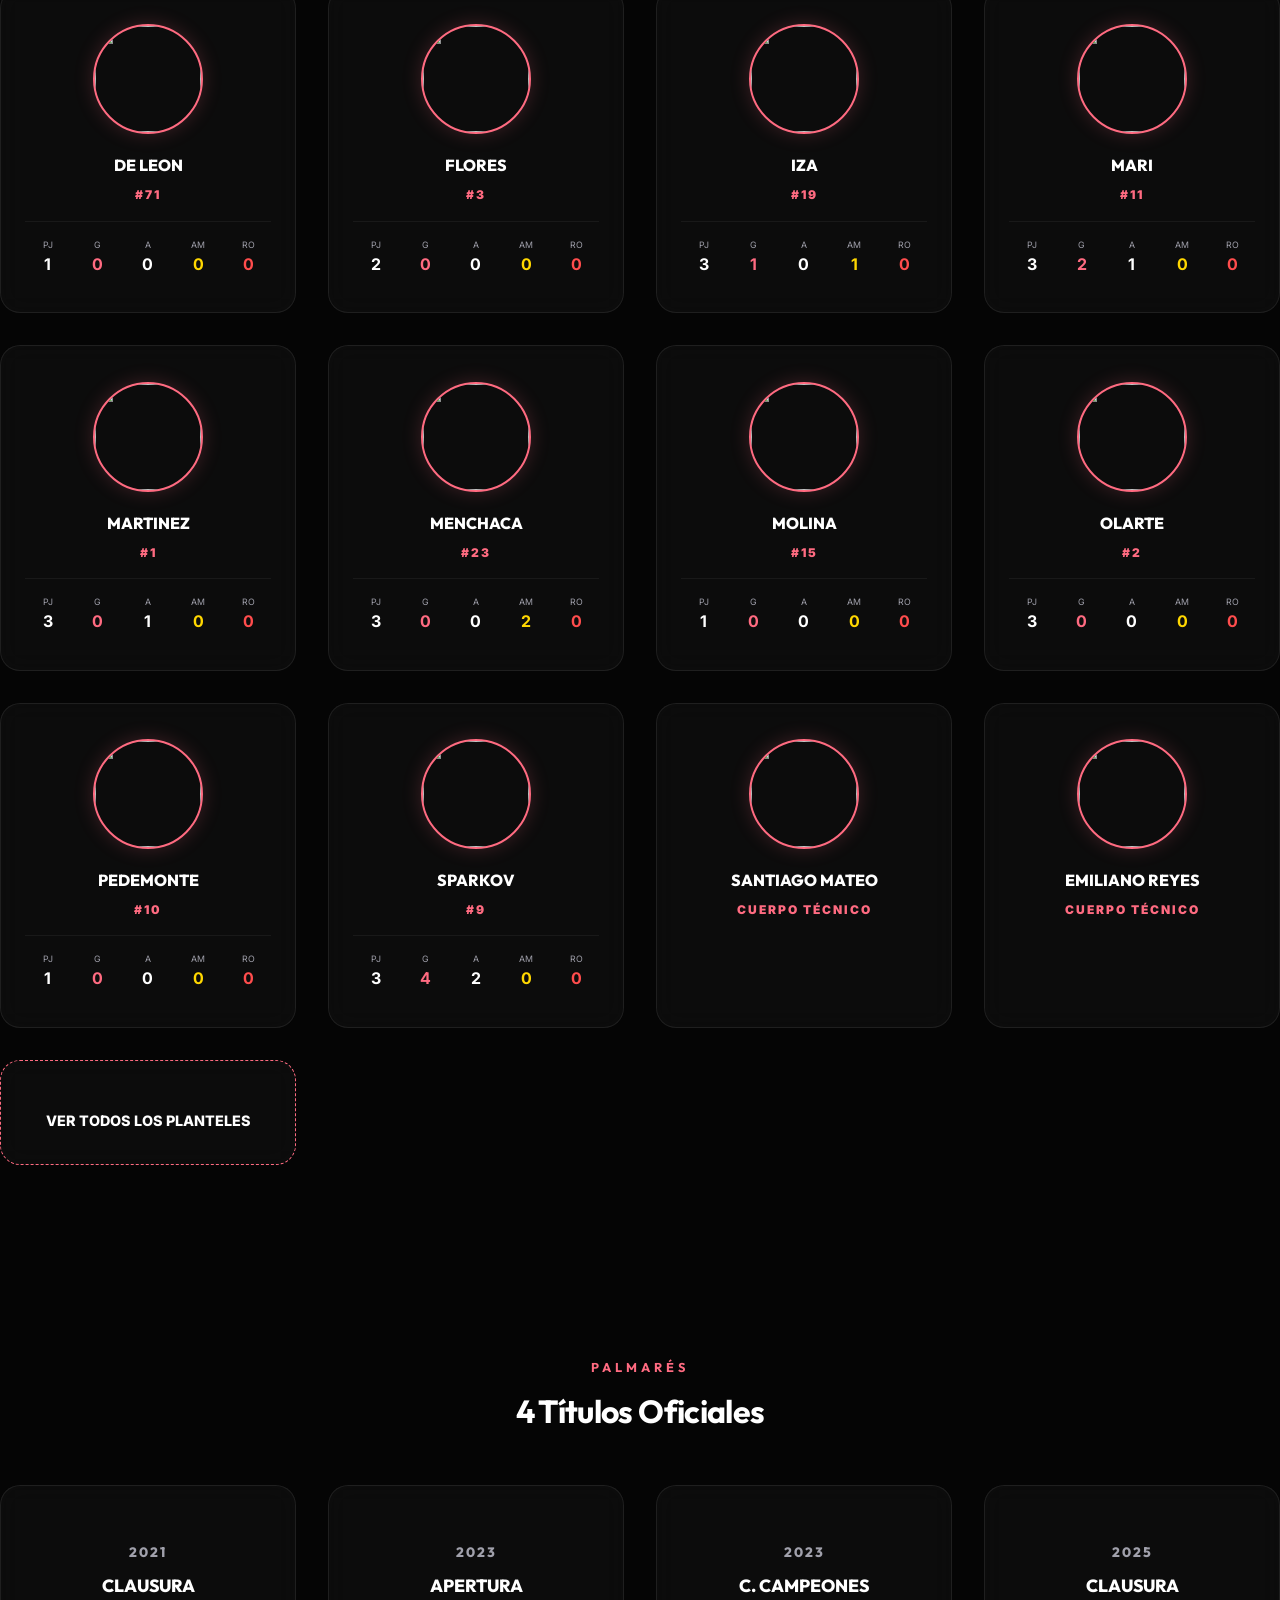
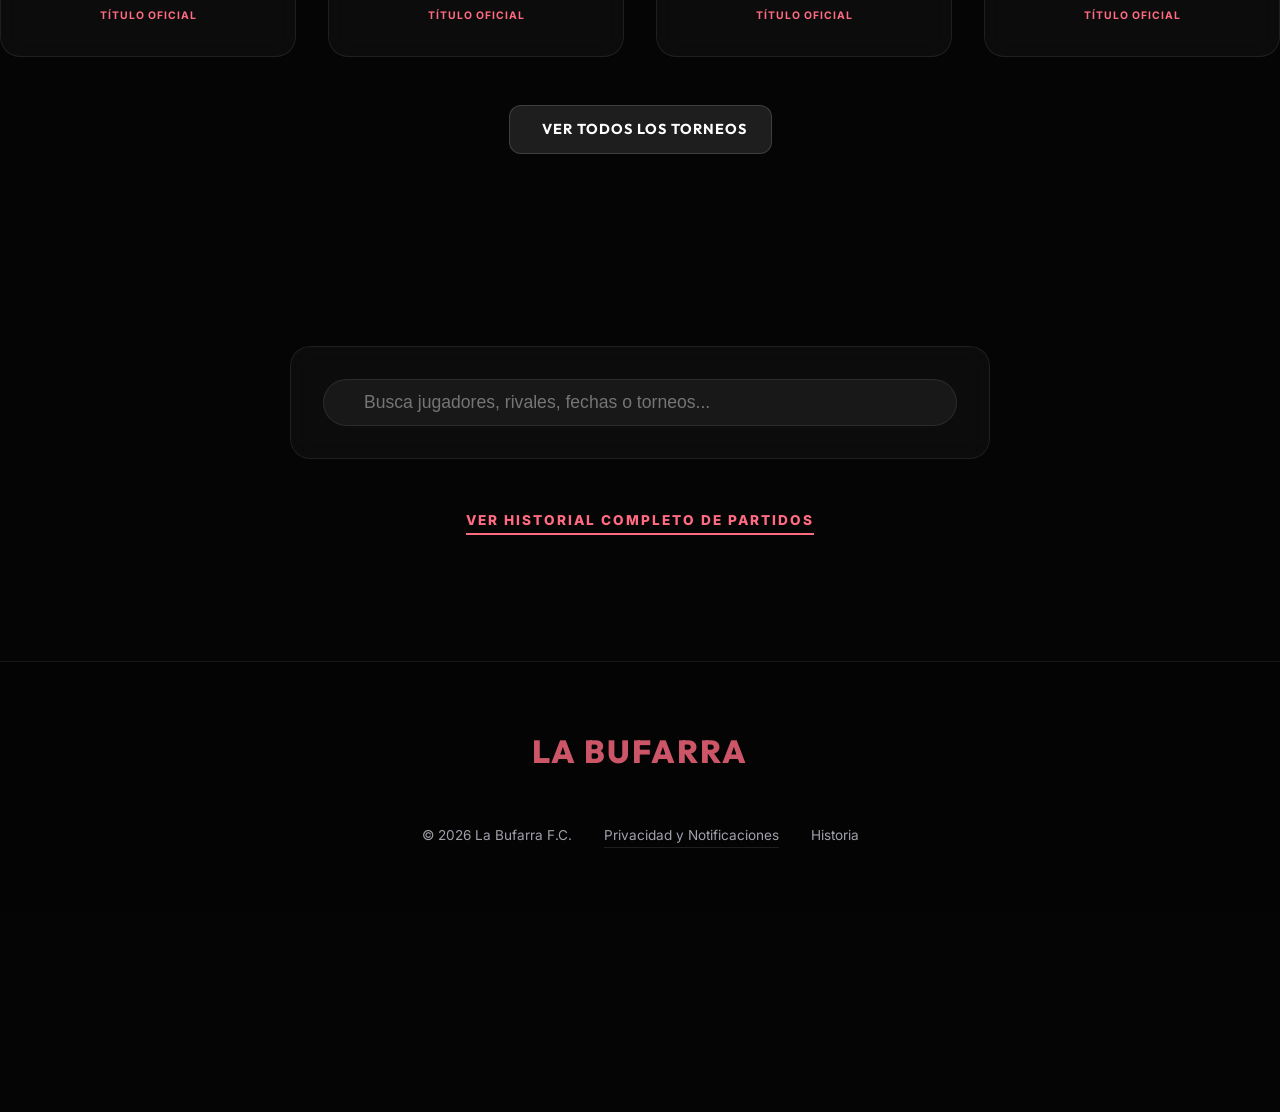
==== commit 7ae2a689: "Filtra el Fixture Modal por año 2026 y corrige nombres de banners del hero openFixtureModal() ahora " ====
--- a/index.html
+++ b/index.html
@@ -84,8 +84,8 @@
             <!-- Slide 2026 (Priority) -->
             <div class="hero-slide active" id="slide-2026">
                 <picture>
-                    <source srcset="img/banners/mobile/banner2026.jpg" media="(max-width: 768px)">
-                    <img src="img/banners/desktop/banner2026.jpg" alt="Banner 2026" onerror="this.parentElement.parentElement.style.display='none'">
+                    <source srcset="img/banners/mobile/banner2026_mobile.png" media="(max-width: 768px)">
+                    <img src="img/banners/desktop/banner2026_desktop.png" alt="Banner 2026" onerror="this.parentElement.parentElement.style.display='none'">
                 </picture>
             </div>
             <!-- Slide 24-25 -->
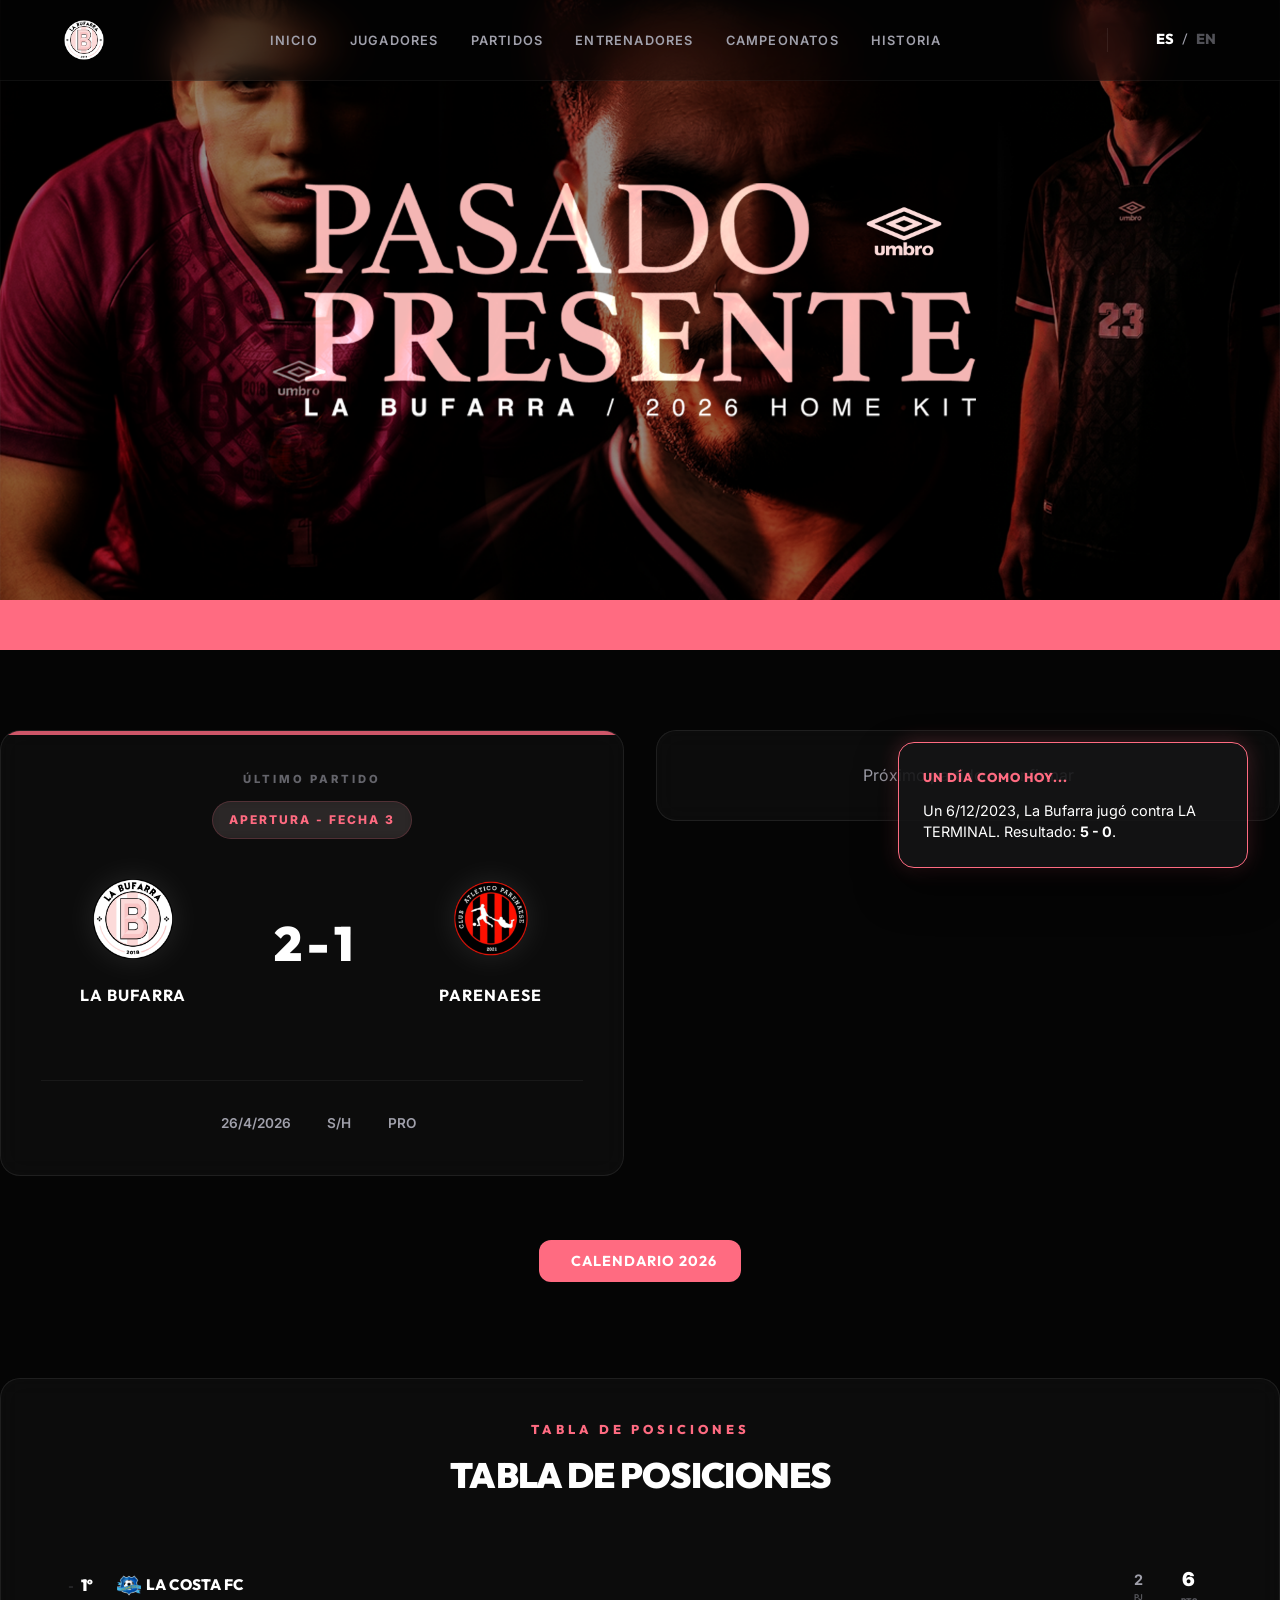
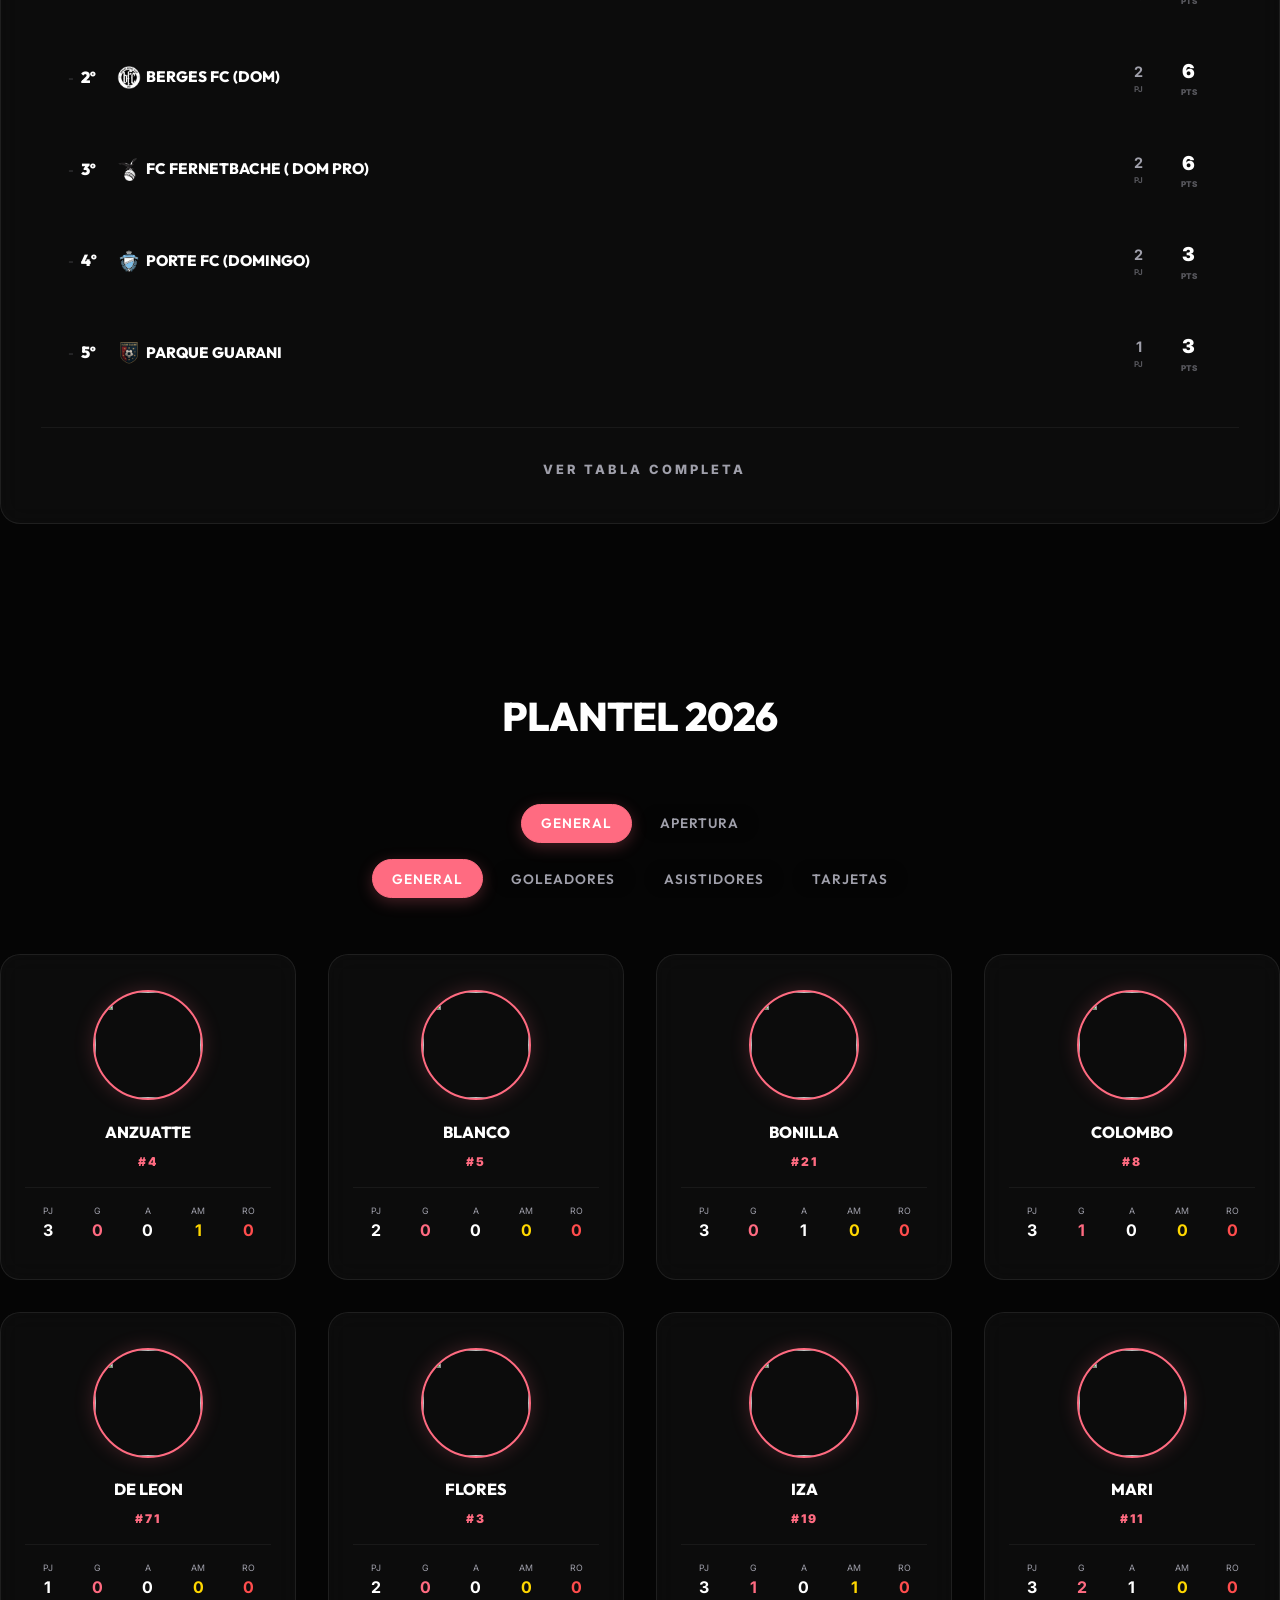
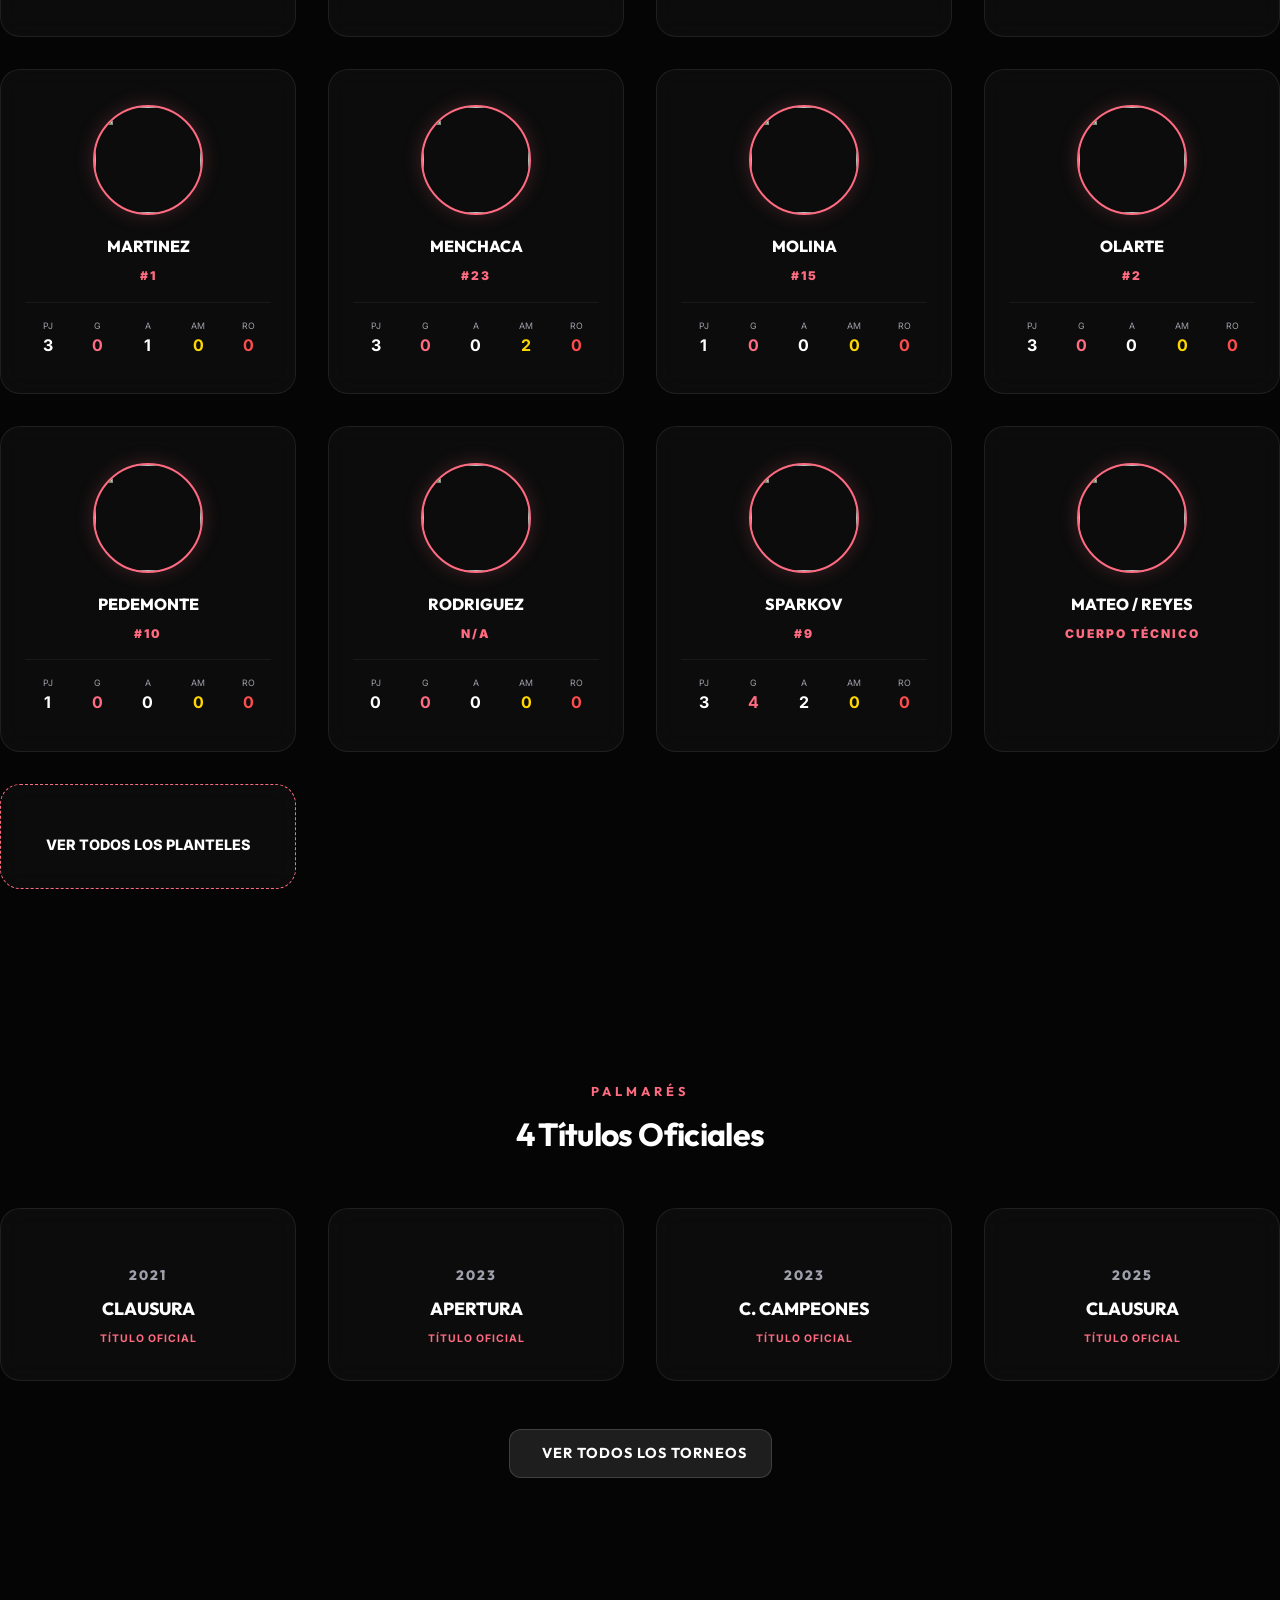
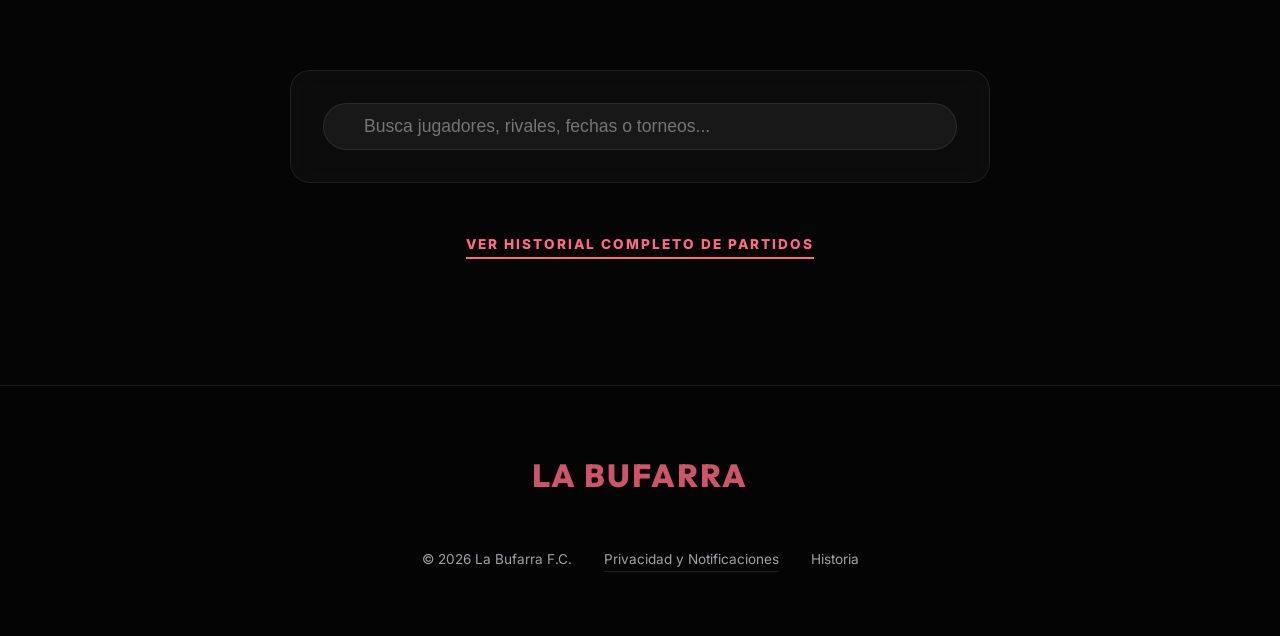
==== commit c1aec8d0: "Mejora Plantel 2026 (Rodríguez, staff unificado, tarjetas separadas, filtro por torneo) y ajusta rei" ====
--- a/index.html
+++ b/index.html
@@ -148,8 +148,11 @@
     <section id="plantel" class="container" style="padding: 6rem 0;">
         <h2 class="section-title" style="margin-bottom: 3.5rem; text-align: center; font-family: var(--font-display); font-weight: 800; font-size: 2.5rem; color: #fff;">PLANTEL 2026</h2>
 
+        <!-- Torneo Pills (poblado dinámicamente por JS) -->
+        <div id="plantelTorneoFilters" style="display:flex; justify-content:center; gap:0.5rem; margin-bottom: 1rem; flex-wrap: wrap;"></div>
+
         <!-- Filter Pills -->
-        <div style="display:flex; justify-content:center; gap:0.5rem; margin-bottom: 3.5rem; flex-wrap: wrap;">
+        <div id="plantelStatFilters" style="display:flex; justify-content:center; gap:0.5rem; margin-bottom: 3.5rem; flex-wrap: wrap;">
             <button class="filter-btn active" data-stat="general" onclick="filterPlantel('general', this)">General</button>
             <button class="filter-btn" data-stat="goles" onclick="filterPlantel('goles', this)">Goleadores</button>
             <button class="filter-btn" data-stat="asistencias" onclick="filterPlantel('asistencias', this)">Asistidores</button>
--- a/css/styles.css
+++ b/css/styles.css
@@ -336,16 +336,45 @@
 
 /* Hero Section */
 .hero {
-  padding-top: 8rem;
-  padding-bottom: 6rem;
-  display: flex;
-  flex-direction: column;
-  align-items: center;
-  text-align: center;
   position: relative;
+  overflow: hidden;
+  padding: 0;
   background-color: var(--bg-main);
-  min-height: 85vh;
   z-index: 1;
+}
+
+.hero-slider {
+  position: relative;
+  width: 100%;
+}
+
+.hero-slide {
+  display: none;
+  width: 100%;
+}
+
+.hero-slide.active {
+  display: block;
+}
+
+.hero-slide picture {
+  display: block;
+  width: 100%;
+}
+
+.hero-slide img {
+  display: block;
+  width: 100%;
+  height: auto;
+  aspect-ratio: 1920 / 900;
+  object-fit: cover;
+}
+
+@media (max-width: 768px) {
+  .hero-slide img {
+    aspect-ratio: 768 / 700;
+    object-fit: contain;
+  }
 }
 
 /* Secondary Pages Hero */
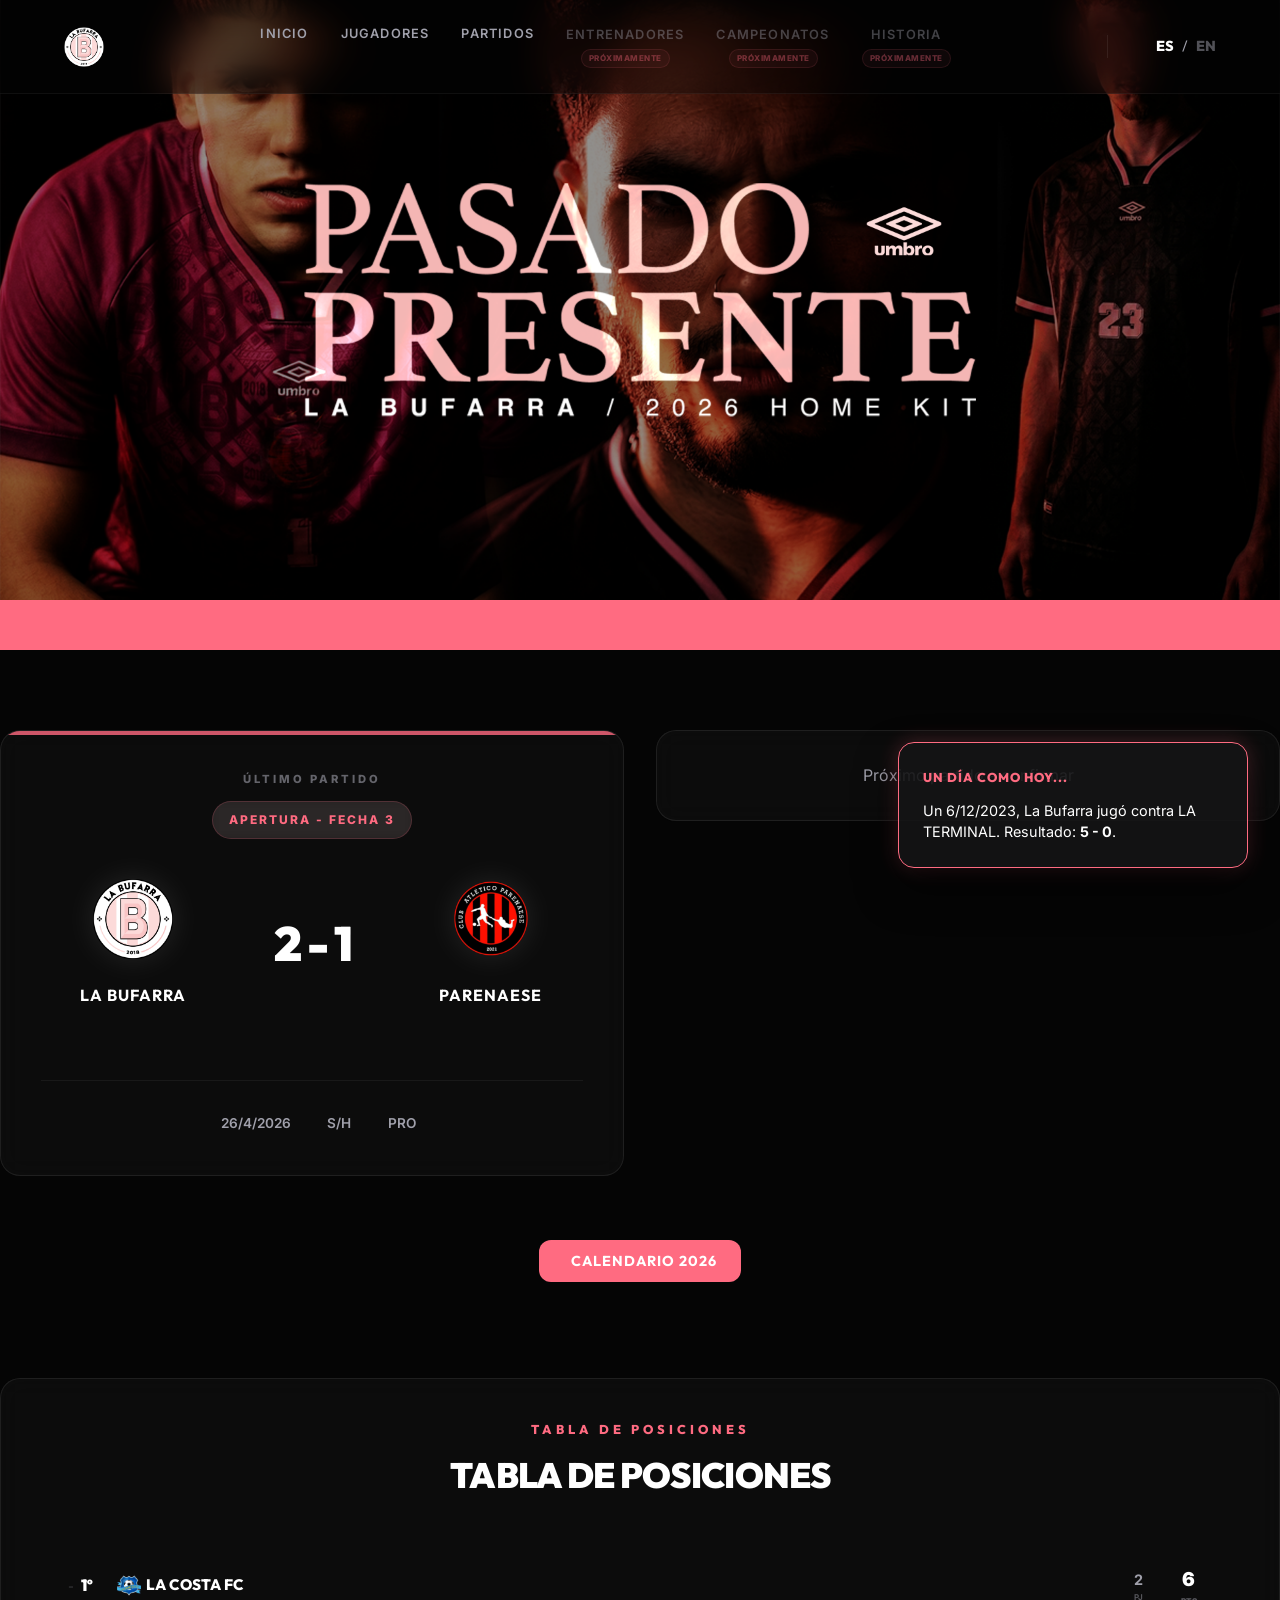
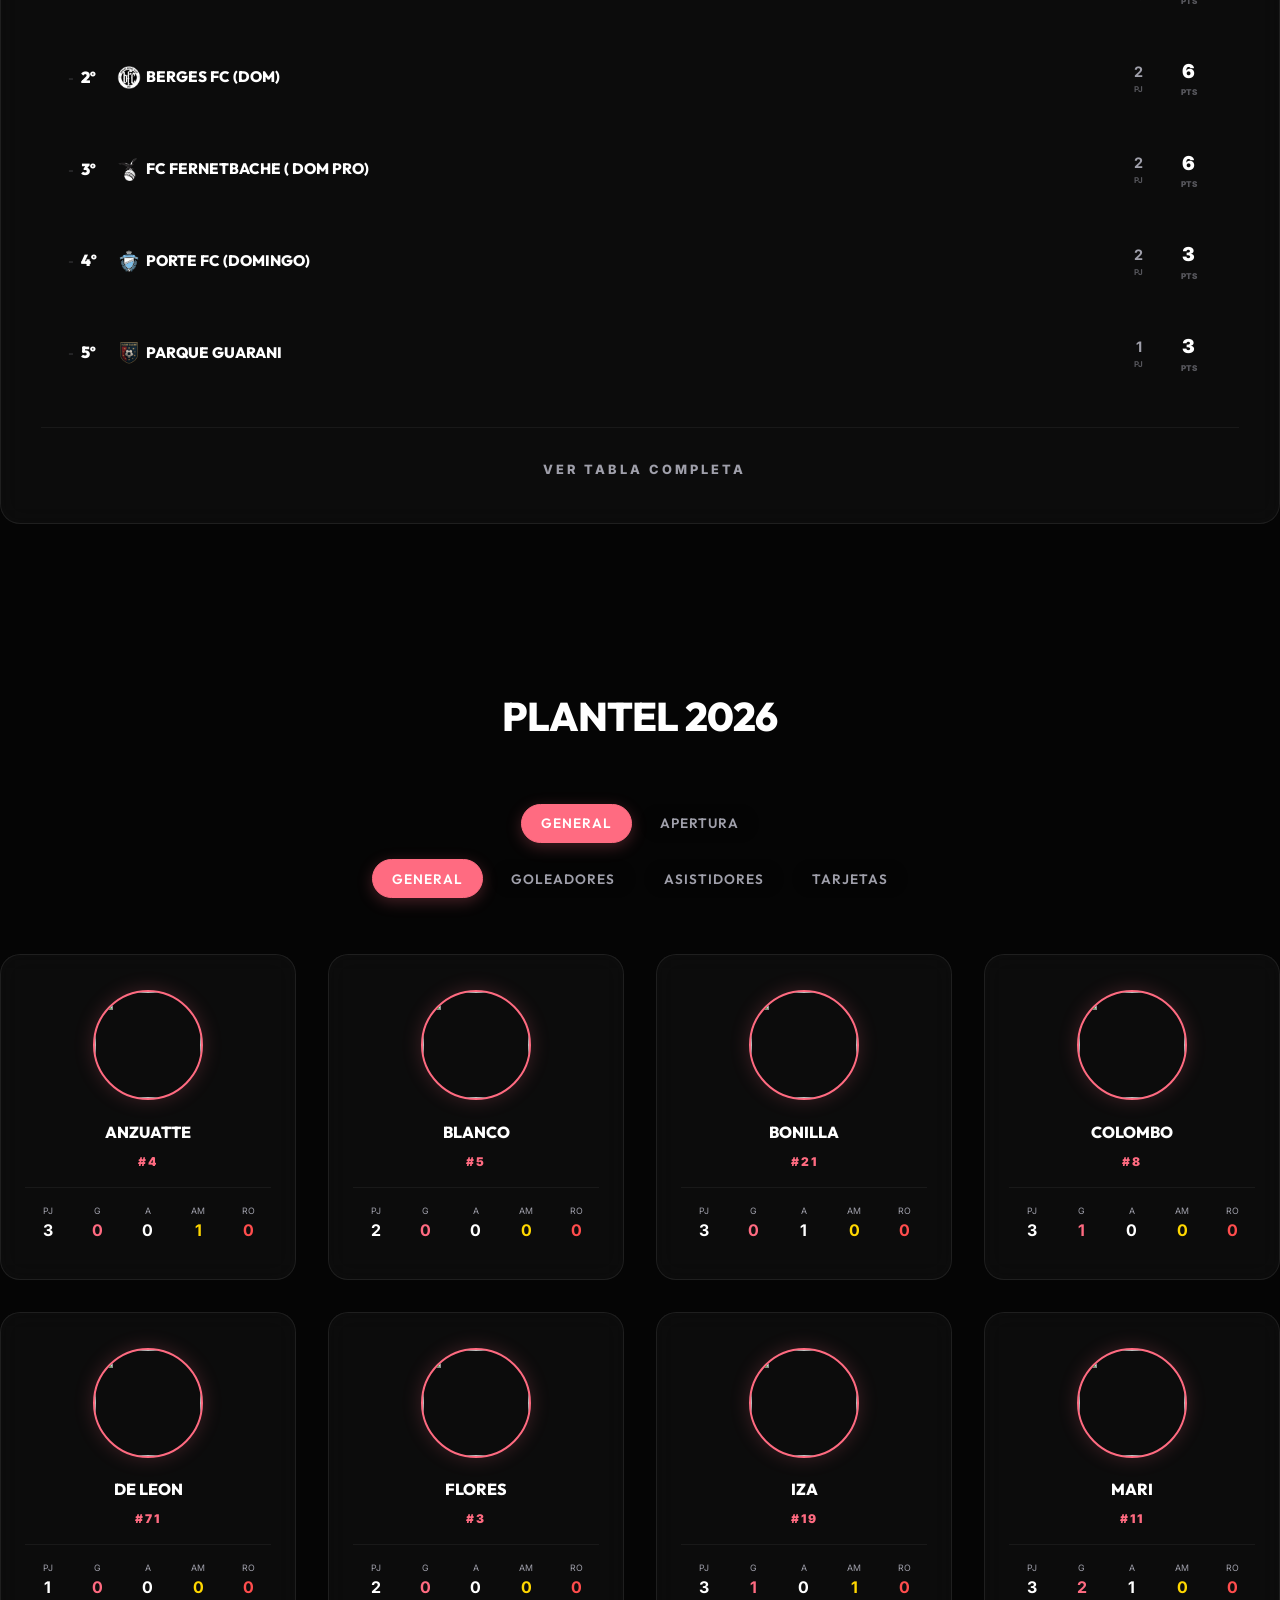
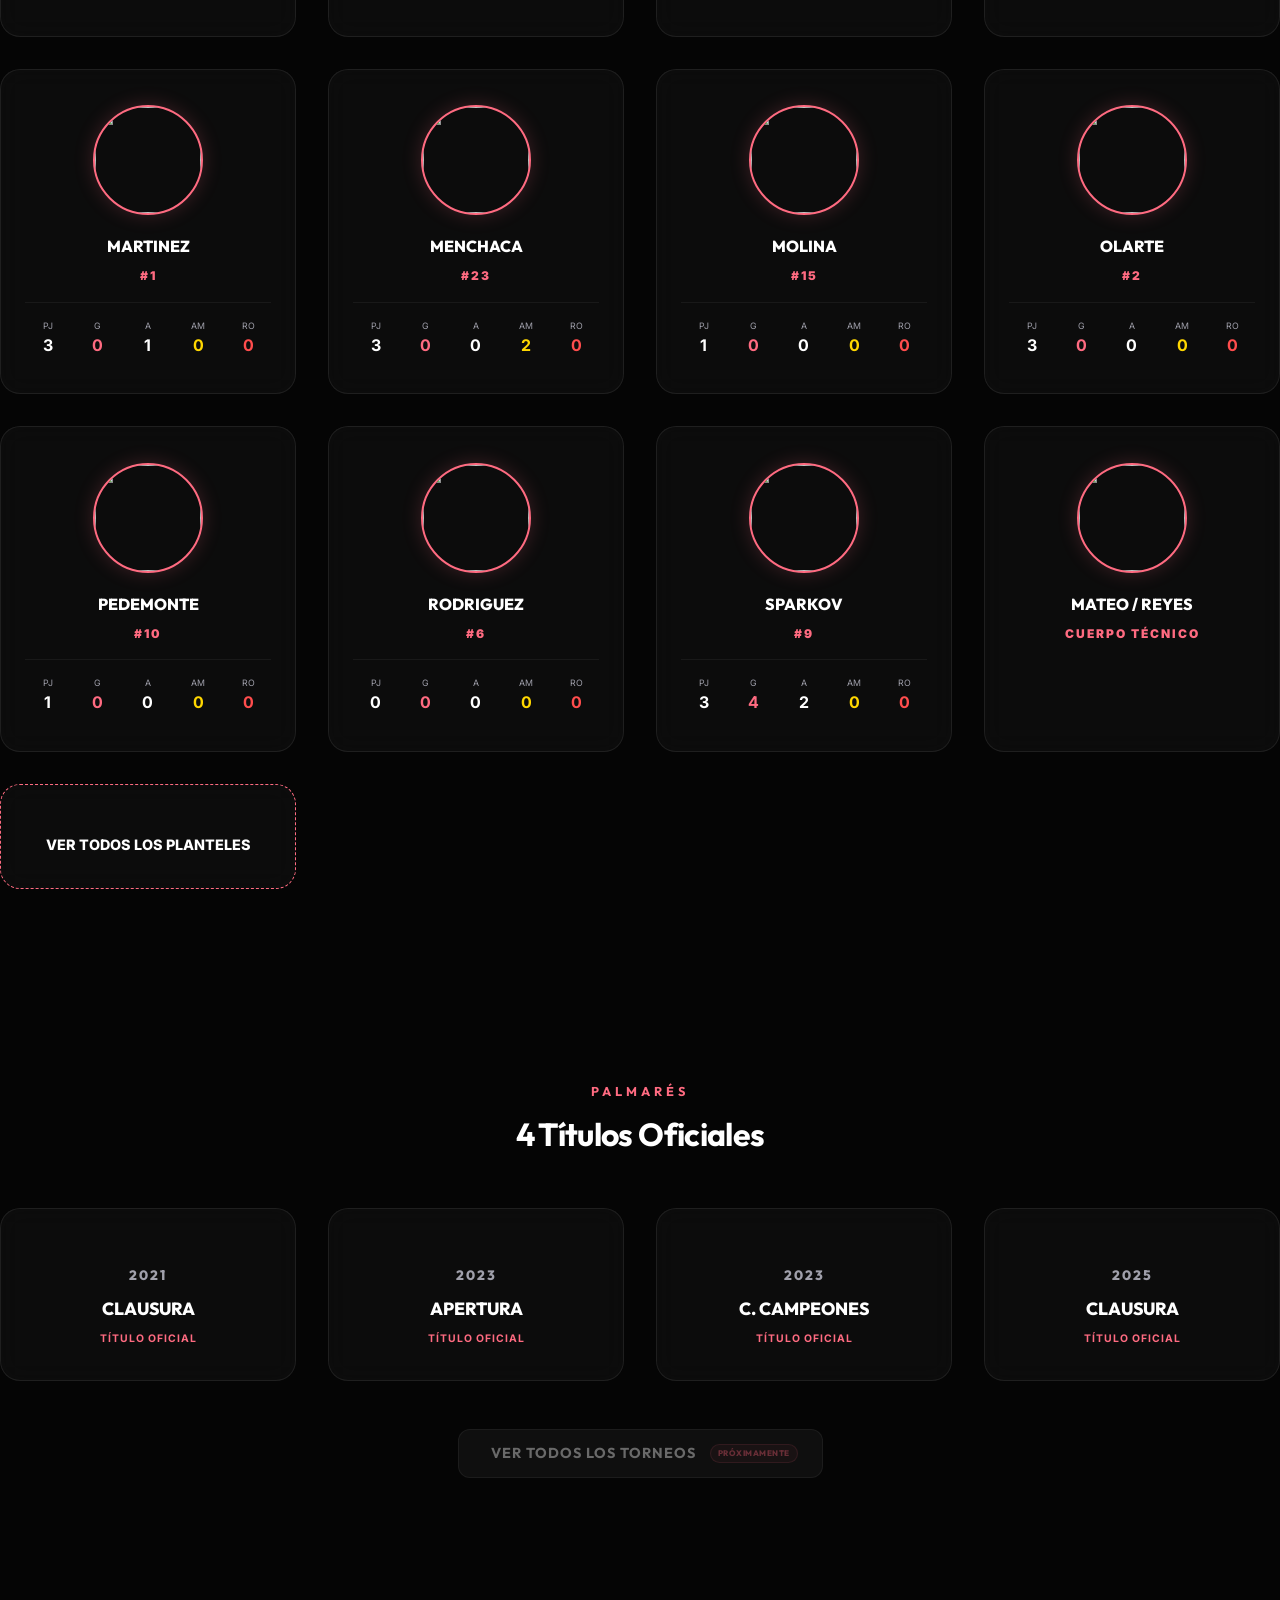
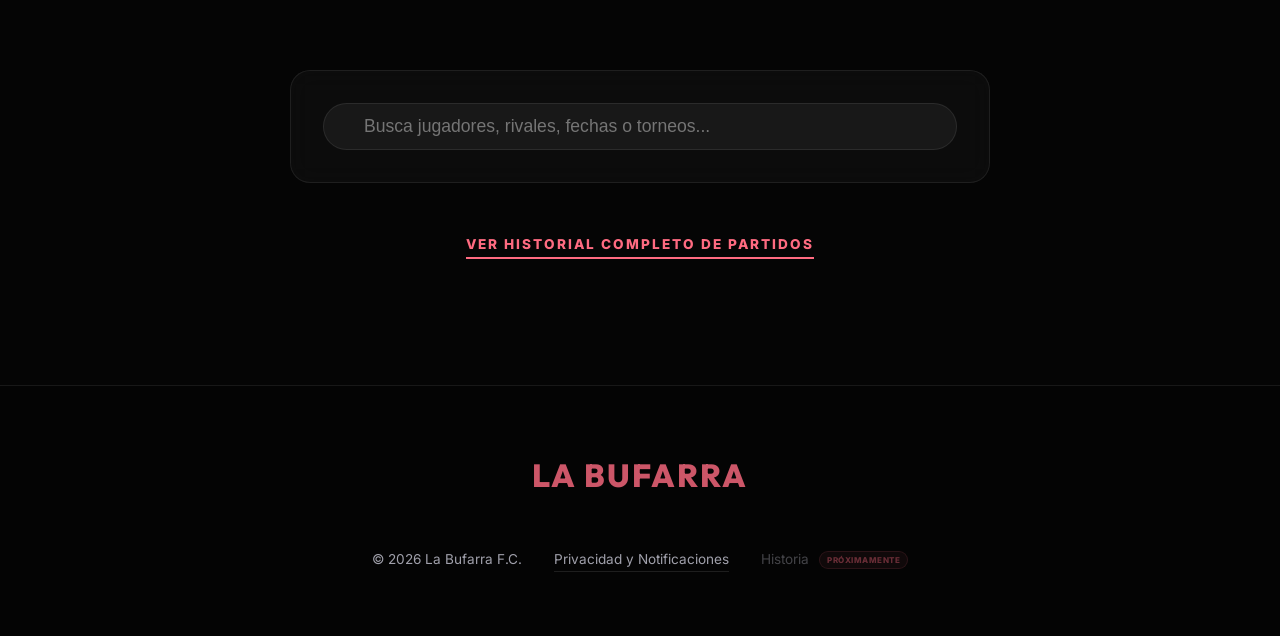
==== commit 60719669: "Deshabilita secciones sin terminar en el home y ajustes finales de Plantel 2026 Entrenadores, Campeo" ====
--- a/index.html
+++ b/index.html
@@ -51,9 +51,9 @@
                     <li><a href="index.html" class="active">Inicio</a></li>
                     <li><a href="jugadores.html">Jugadores</a></li>
                     <li><a href="partidos.html">Partidos</a></li>
-                    <li><a href="entrenadores.html">Entrenadores</a></li>
-                    <li><a href="campeonatos.html">Campeonatos</a></li>
-                    <li><a href="historia.html">Historia</a></li>
+                    <li><a href="#" class="nav-disabled" onclick="return false;" aria-disabled="true" tabindex="-1">Entrenadores <span class="soon-badge">Próximamente</span></a></li>
+                    <li><a href="#" class="nav-disabled" onclick="return false;" aria-disabled="true" tabindex="-1">Campeonatos <span class="soon-badge">Próximamente</span></a></li>
+                    <li><a href="#" class="nav-disabled" onclick="return false;" aria-disabled="true" tabindex="-1">Historia <span class="soon-badge">Próximamente</span></a></li>
                 </ul>
             </div>
             <div class="nav-right">
@@ -173,8 +173,8 @@
             <!-- Filled by JS -->
         </div>
         <div style="display:flex; justify-content:center; margin-top: 3rem;">
-            <a href="campeonatos.html" class="btn btn-secondary">
-                <i class="ph-bold ph-trophy"></i> VER TODOS LOS TORNEOS
+            <a href="#" class="btn btn-secondary nav-disabled" onclick="return false;" aria-disabled="true" tabindex="-1">
+                <i class="ph-bold ph-trophy"></i> VER TODOS LOS TORNEOS <span class="soon-badge">Próximamente</span>
             </a>
         </div>
     </section>
@@ -208,7 +208,7 @@
             <div style="display: flex; gap: 2rem; flex-wrap: wrap; justify-content: center; font-size: 0.85rem; color: var(--text-muted);">
                 <span>&copy; 2026 La Bufarra F.C.</span>
                 <a href="#" onclick="showPrivacyInfo()" style="color: var(--text-muted); text-decoration: none; border-bottom: 1px solid rgba(255,255,255,0.1);">Privacidad y Notificaciones</a>
-                <a href="historia.html" style="color: var(--text-muted); text-decoration: none;">Historia</a>
+                <a href="#" class="nav-disabled" onclick="return false;" aria-disabled="true" tabindex="-1" style="color: var(--text-muted); text-decoration: none;">Historia <span class="soon-badge">Próximamente</span></a>
             </div>
         </div>
     </footer>
--- a/css/styles.css
+++ b/css/styles.css
@@ -325,6 +325,44 @@
 
 .nav-links a:hover::after, .nav-links a.active::after {
   width: 100%;
+}
+
+/* Elementos deshabilitados temporalmente ("Próximamente") */
+.nav-disabled {
+  opacity: 0.4;
+  cursor: not-allowed !important;
+  pointer-events: none;
+}
+
+.soon-badge {
+  display: inline-block;
+  font-size: 0.5rem;
+  font-weight: 800;
+  letter-spacing: 0.5px;
+  text-transform: uppercase;
+  color: var(--accent-primary);
+  background: rgba(255,107,129,0.12);
+  border: 1px solid rgba(255,107,129,0.3);
+  border-radius: 20px;
+  padding: 2px 7px;
+  white-space: nowrap;
+  margin-left: 6px;
+  vertical-align: middle;
+}
+
+.nav-links a.nav-disabled {
+  display: flex;
+  flex-direction: column;
+  align-items: center;
+  gap: 4px;
+}
+
+.nav-links a.nav-disabled .soon-badge {
+  margin-left: 0;
+}
+
+.nav-links a.nav-disabled::after {
+  display: none;
 }
 
 /* Base Layout */
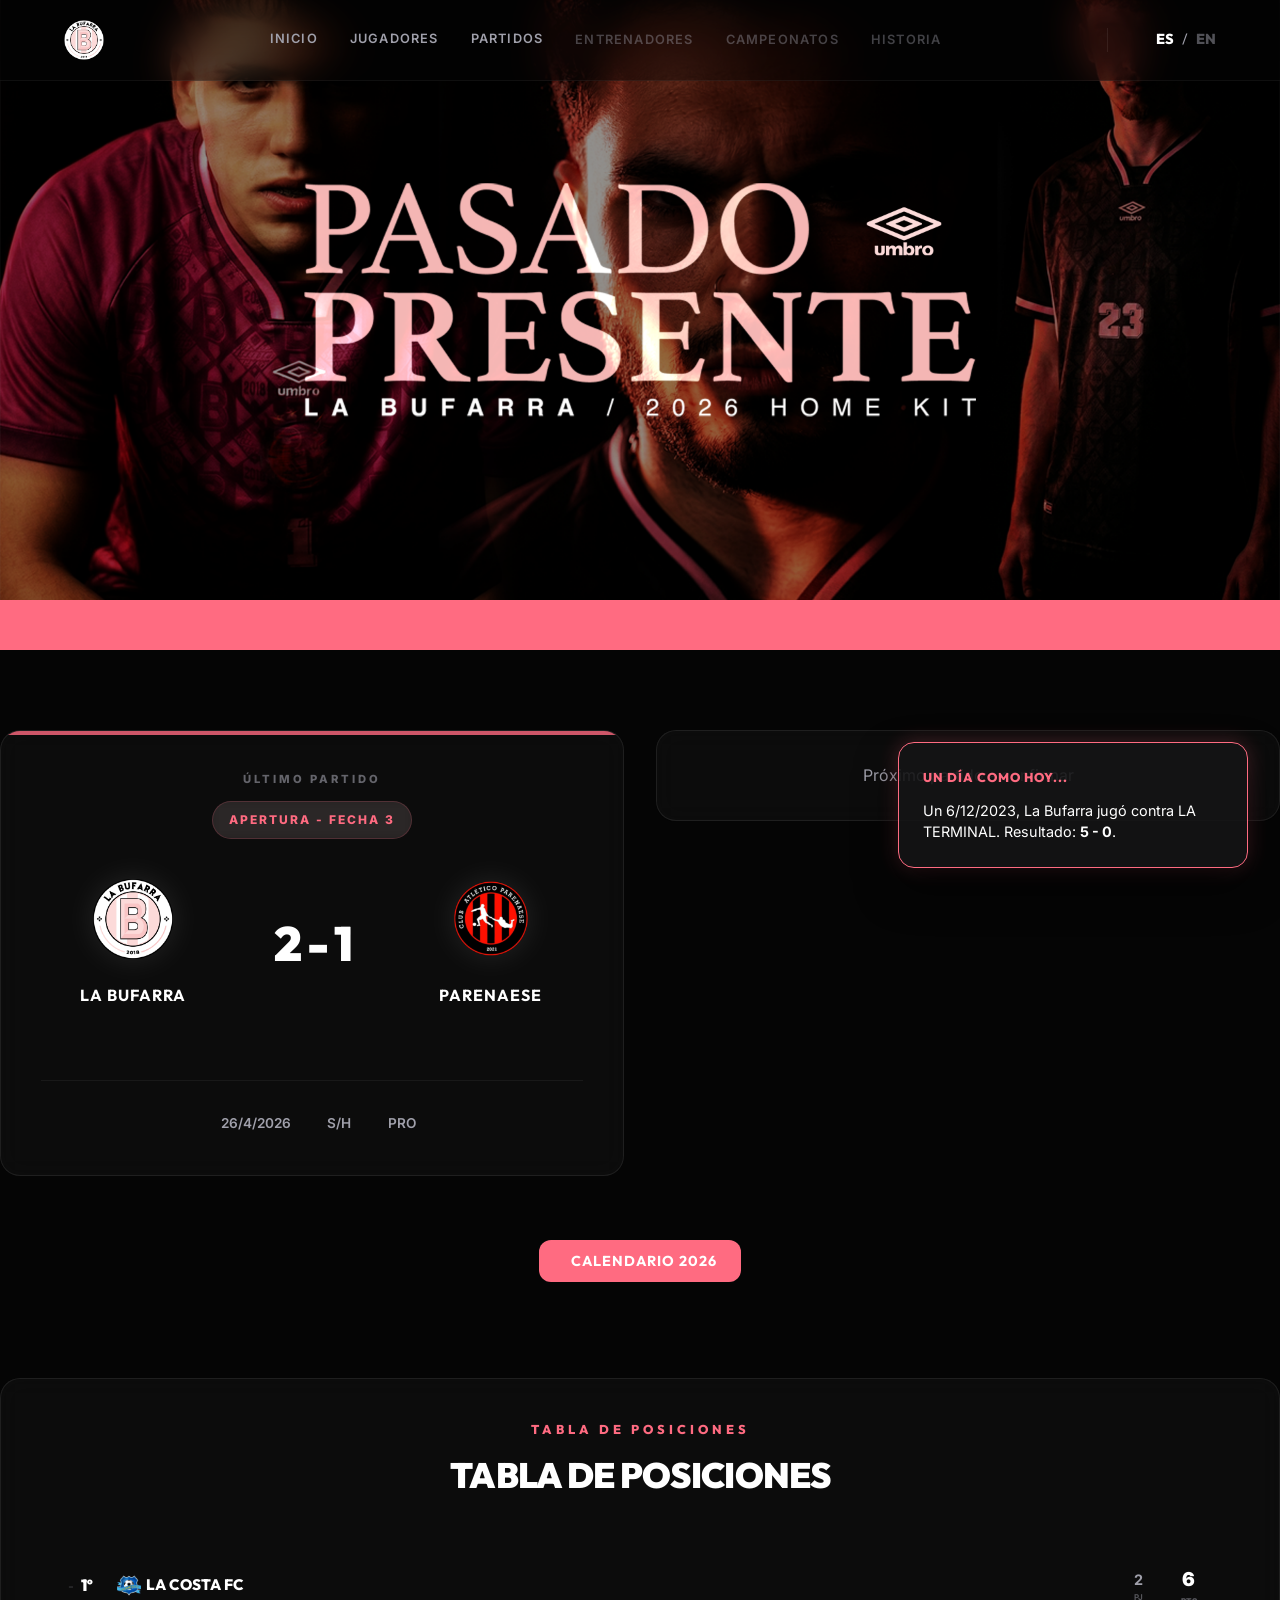
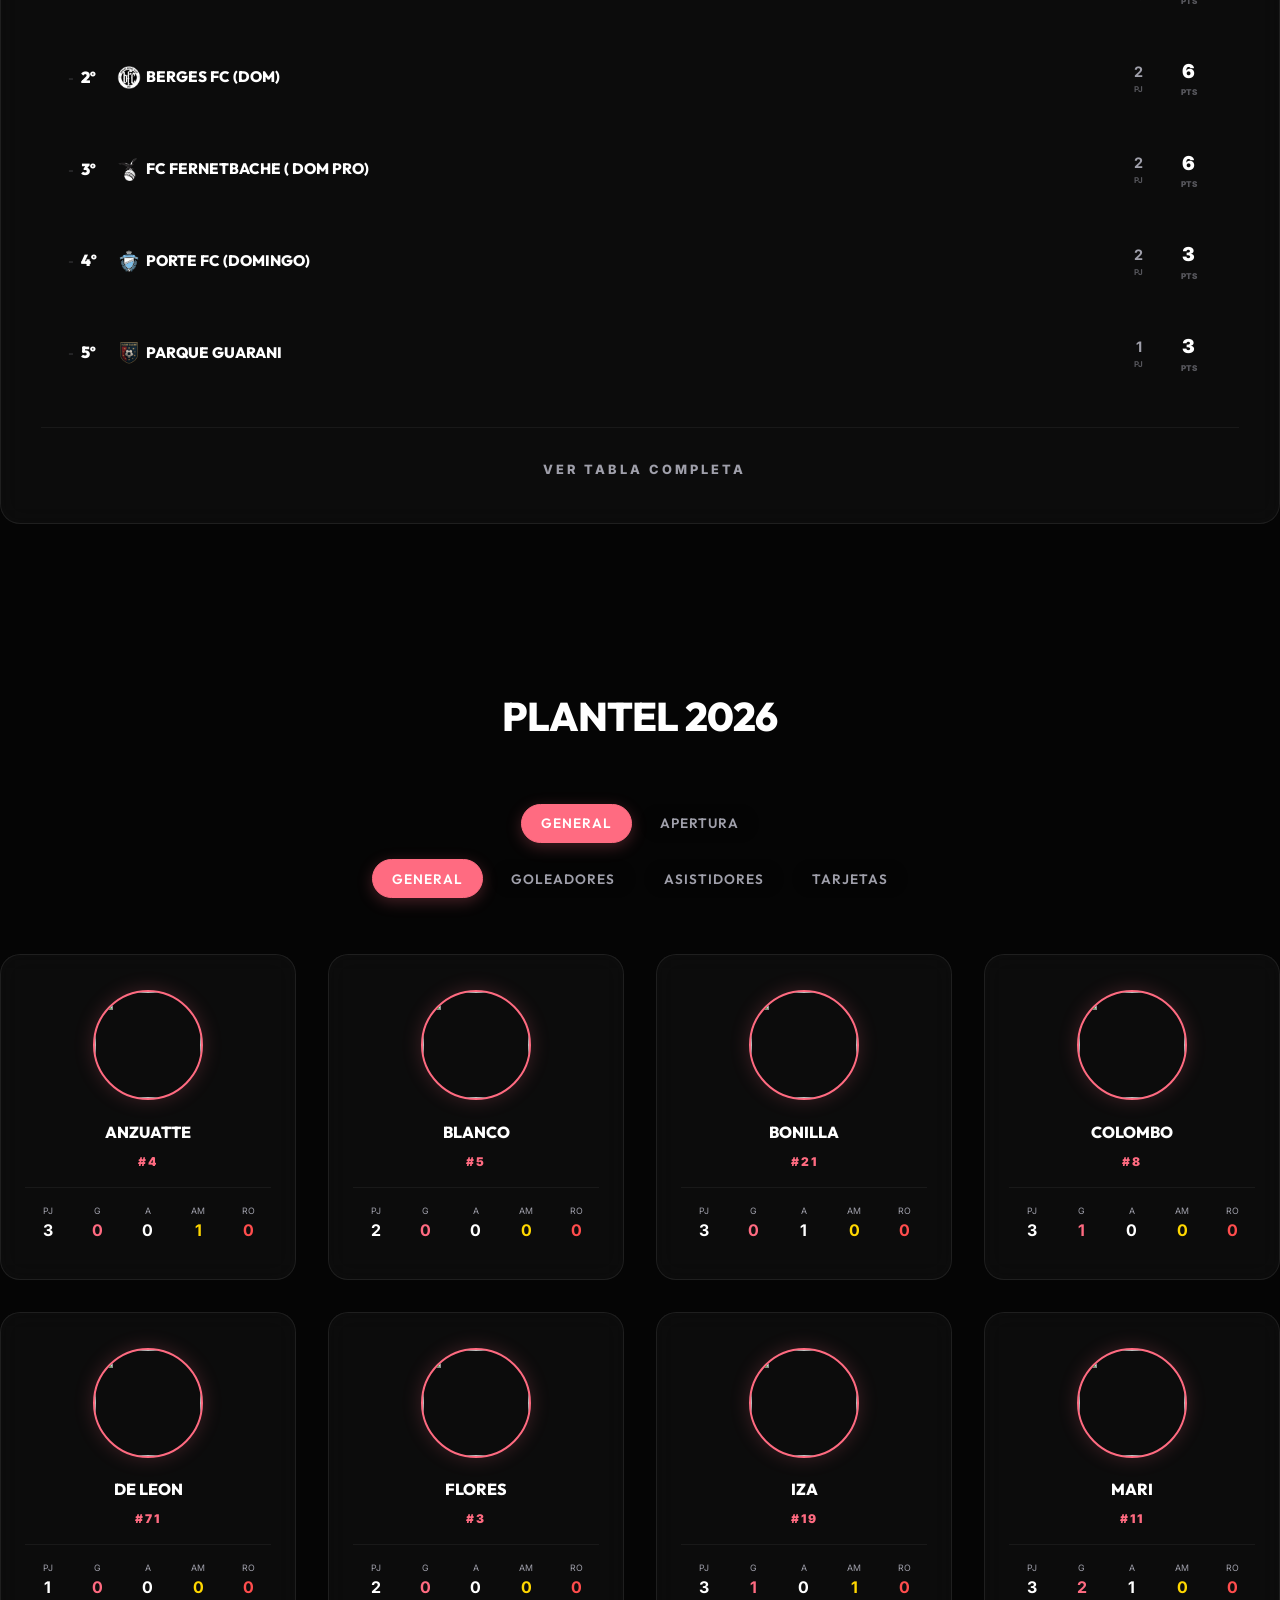
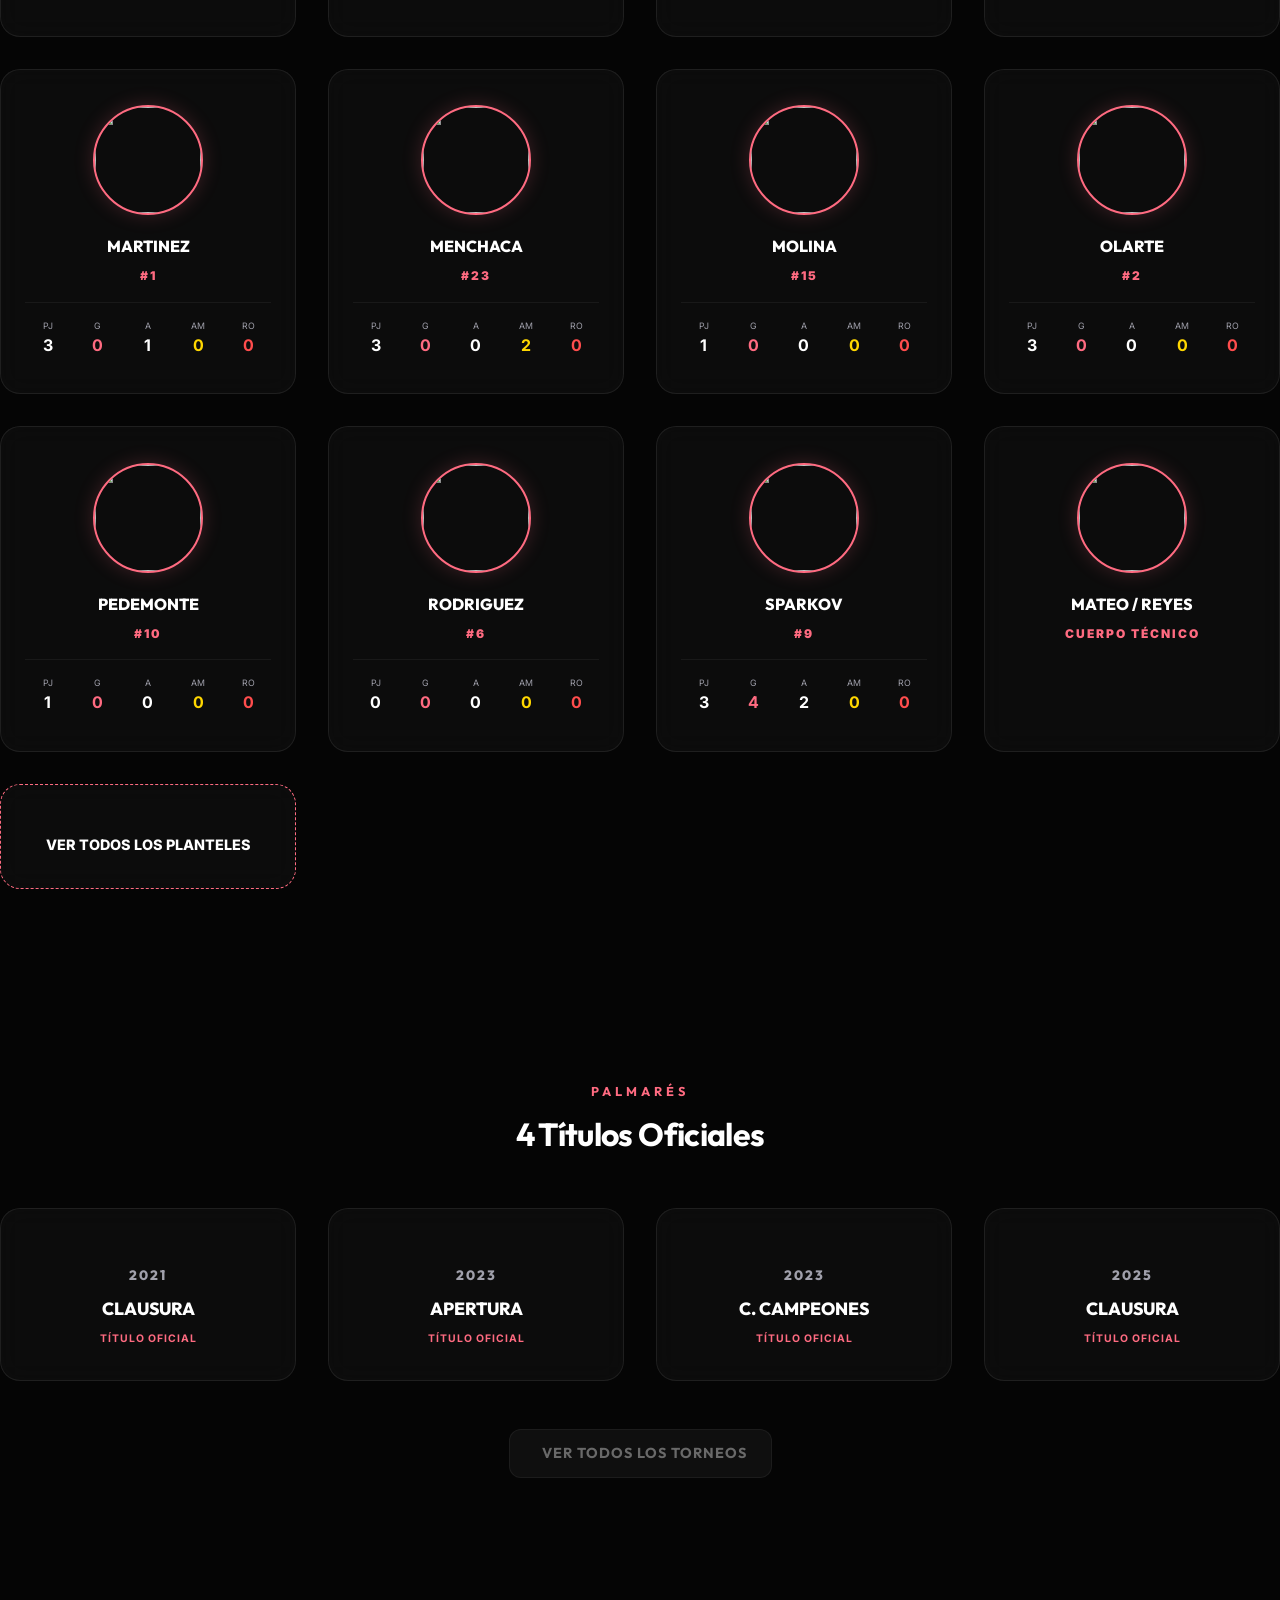
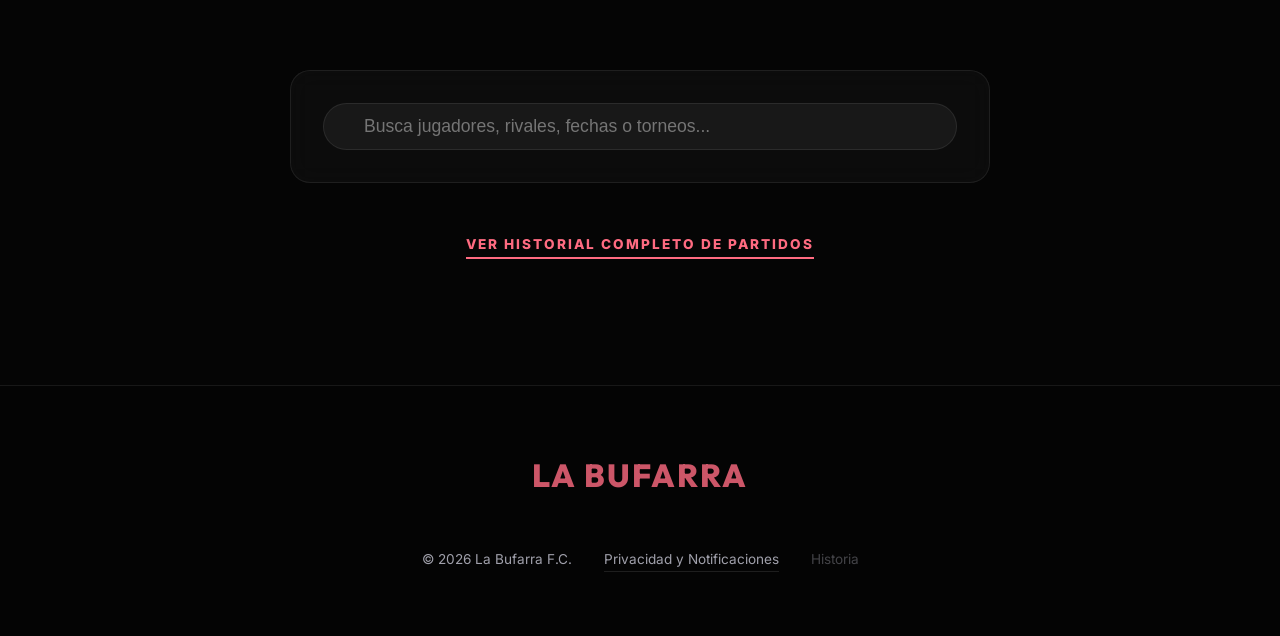
==== commit 724732ae: "Saca el badge "Próximamente" de los links deshabilitados del nav Entrenadores, Campeonatos, Historia" ====
--- a/index.html
+++ b/index.html
@@ -51,9 +51,9 @@
                     <li><a href="index.html" class="active">Inicio</a></li>
                     <li><a href="jugadores.html">Jugadores</a></li>
                     <li><a href="partidos.html">Partidos</a></li>
-                    <li><a href="#" class="nav-disabled" onclick="return false;" aria-disabled="true" tabindex="-1">Entrenadores <span class="soon-badge">Próximamente</span></a></li>
-                    <li><a href="#" class="nav-disabled" onclick="return false;" aria-disabled="true" tabindex="-1">Campeonatos <span class="soon-badge">Próximamente</span></a></li>
-                    <li><a href="#" class="nav-disabled" onclick="return false;" aria-disabled="true" tabindex="-1">Historia <span class="soon-badge">Próximamente</span></a></li>
+                    <li><a href="#" class="nav-disabled" onclick="return false;" aria-disabled="true" tabindex="-1">Entrenadores</a></li>
+                    <li><a href="#" class="nav-disabled" onclick="return false;" aria-disabled="true" tabindex="-1">Campeonatos</a></li>
+                    <li><a href="#" class="nav-disabled" onclick="return false;" aria-disabled="true" tabindex="-1">Historia</a></li>
                 </ul>
             </div>
             <div class="nav-right">
@@ -174,7 +174,7 @@
         </div>
         <div style="display:flex; justify-content:center; margin-top: 3rem;">
             <a href="#" class="btn btn-secondary nav-disabled" onclick="return false;" aria-disabled="true" tabindex="-1">
-                <i class="ph-bold ph-trophy"></i> VER TODOS LOS TORNEOS <span class="soon-badge">Próximamente</span>
+                <i class="ph-bold ph-trophy"></i> VER TODOS LOS TORNEOS
             </a>
         </div>
     </section>
@@ -208,7 +208,7 @@
             <div style="display: flex; gap: 2rem; flex-wrap: wrap; justify-content: center; font-size: 0.85rem; color: var(--text-muted);">
                 <span>&copy; 2026 La Bufarra F.C.</span>
                 <a href="#" onclick="showPrivacyInfo()" style="color: var(--text-muted); text-decoration: none; border-bottom: 1px solid rgba(255,255,255,0.1);">Privacidad y Notificaciones</a>
-                <a href="#" class="nav-disabled" onclick="return false;" aria-disabled="true" tabindex="-1" style="color: var(--text-muted); text-decoration: none;">Historia <span class="soon-badge">Próximamente</span></a>
+                <a href="#" class="nav-disabled" onclick="return false;" aria-disabled="true" tabindex="-1" style="color: var(--text-muted); text-decoration: none;">Historia</a>
             </div>
         </div>
     </footer>
